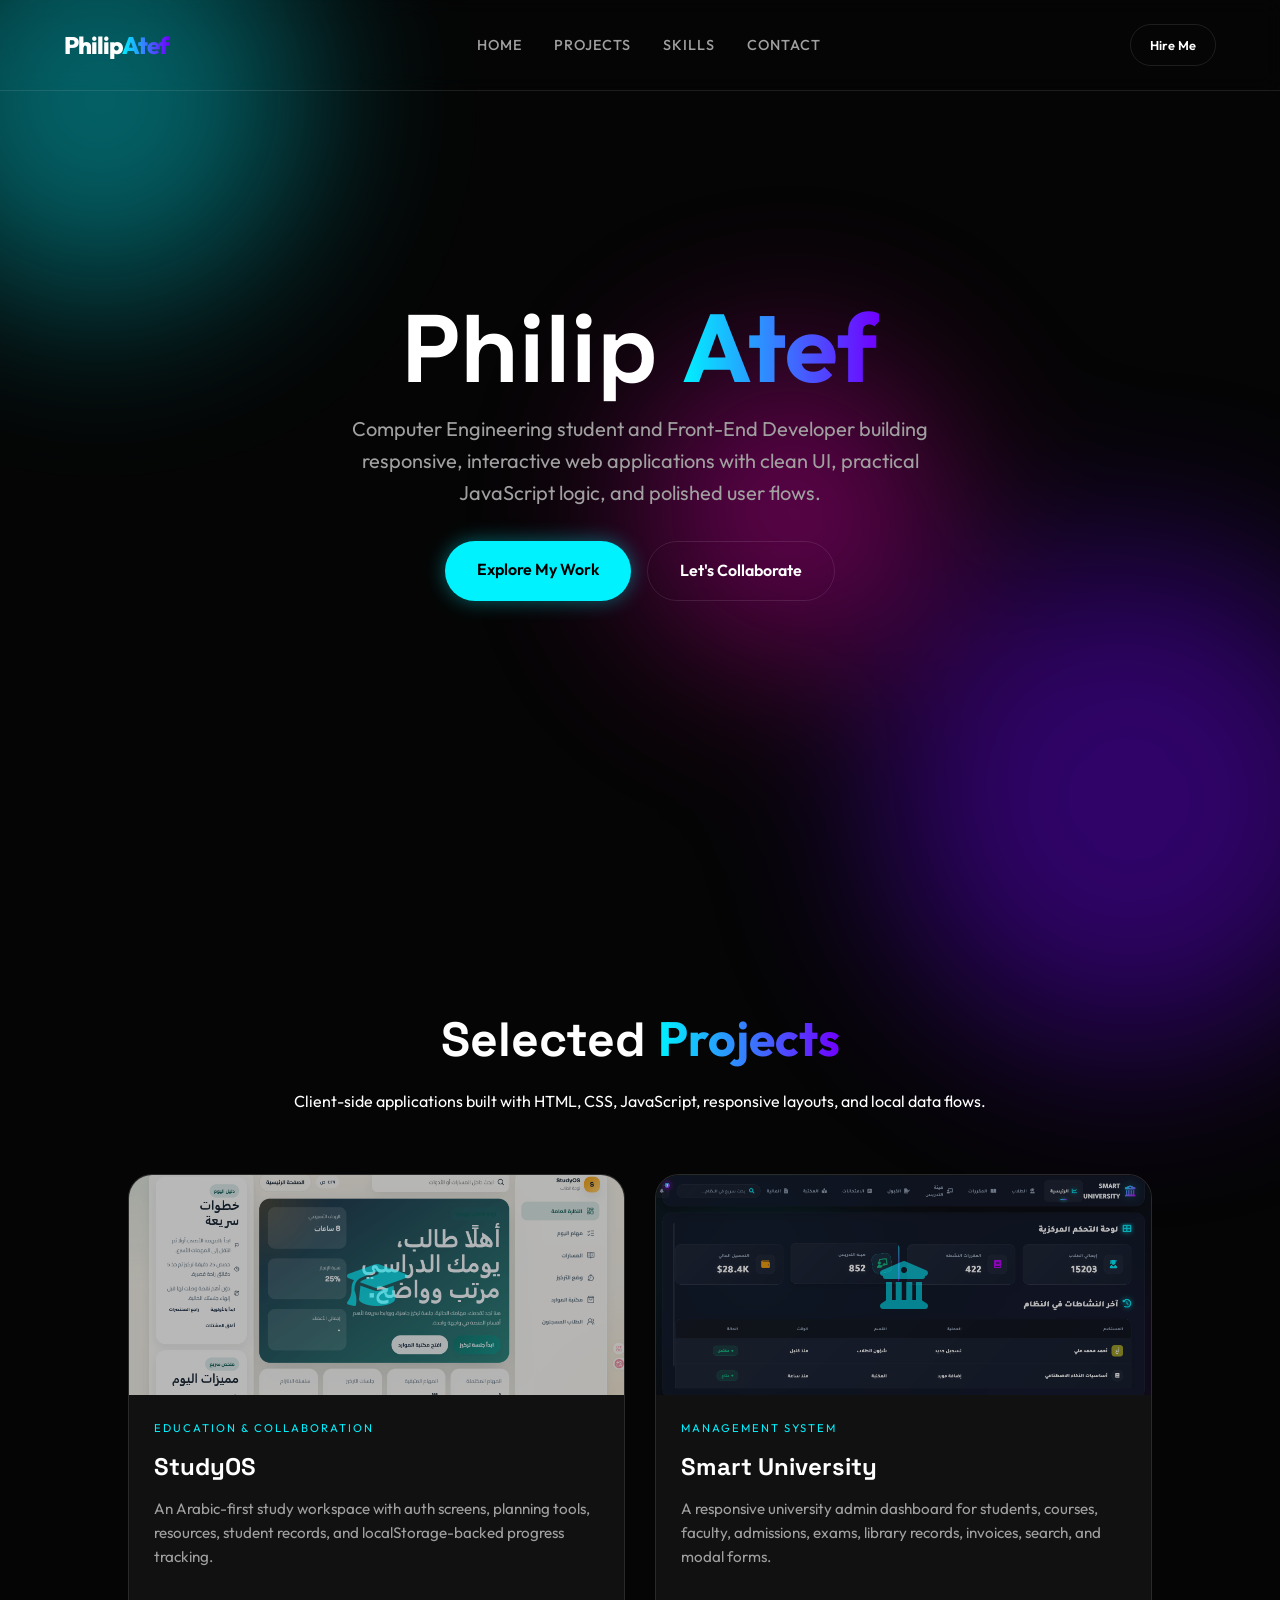
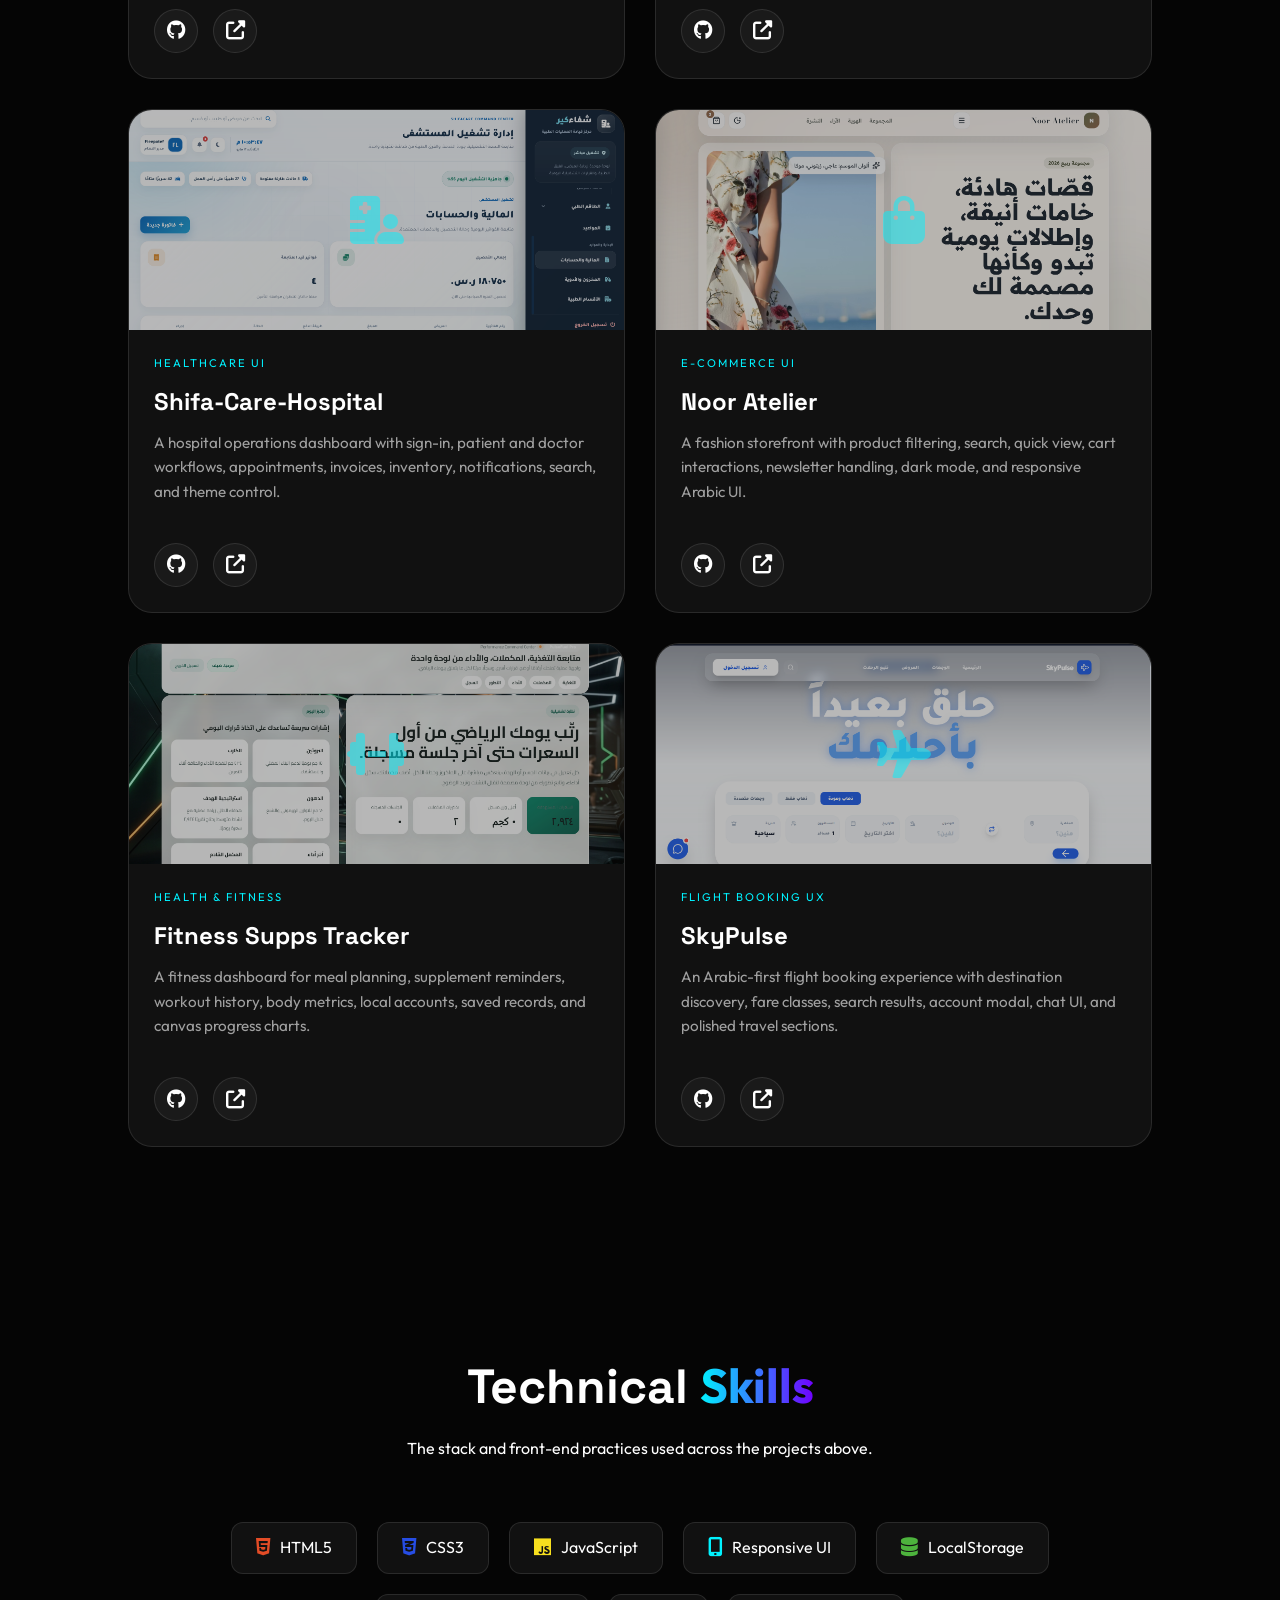
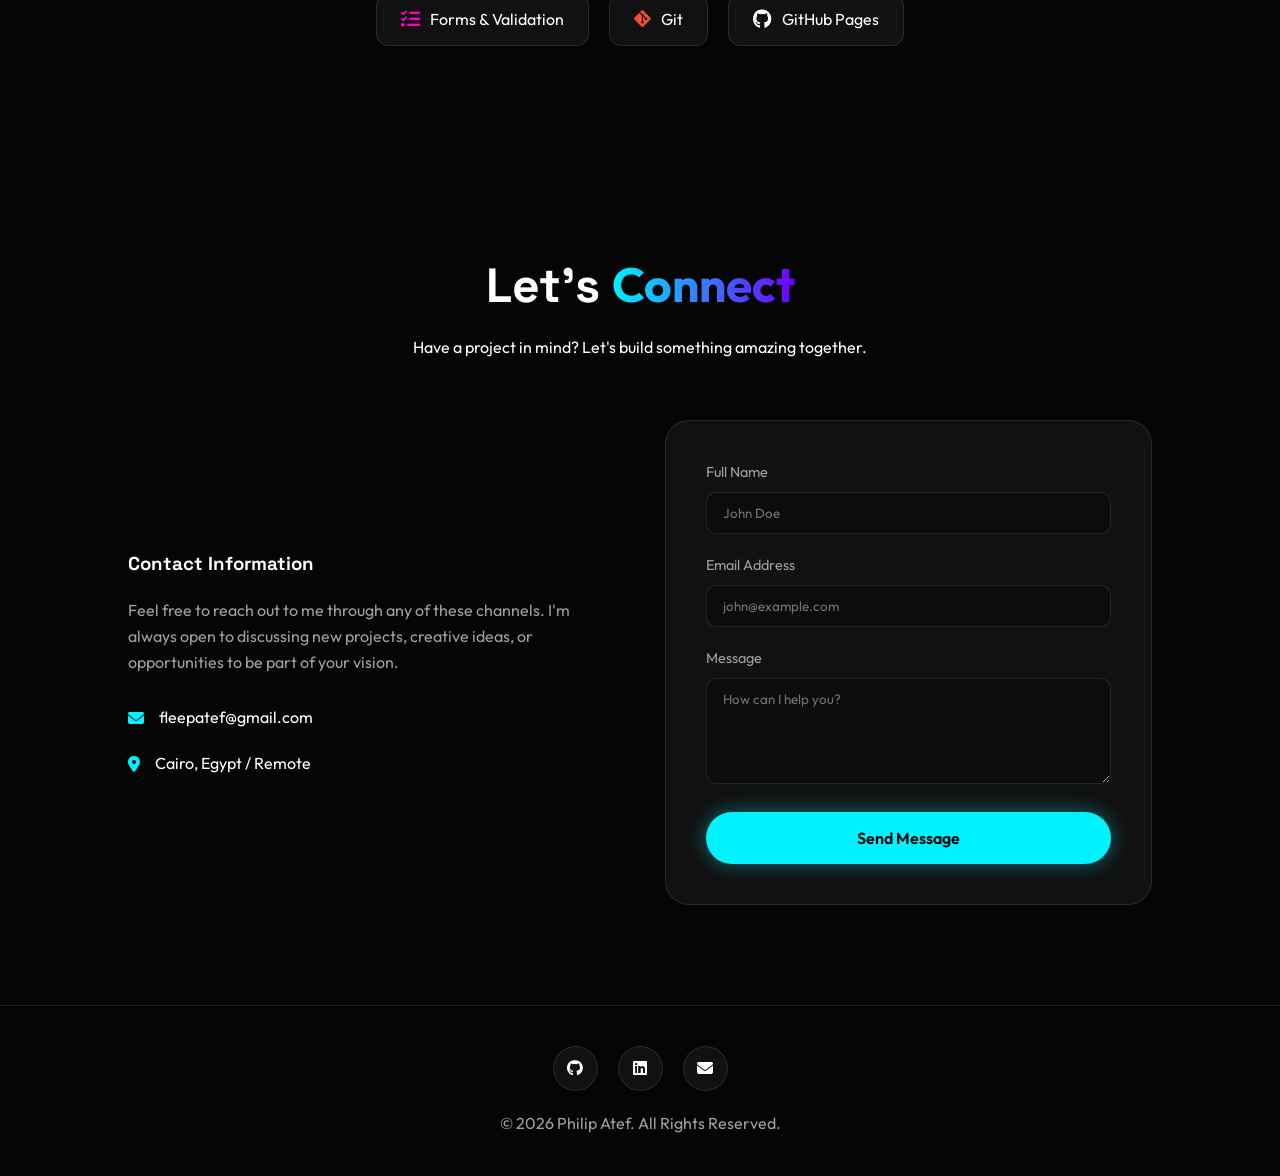
==== index.html @ b4618bae "Polish responsive portfolio projects" ====
﻿<!DOCTYPE html>
<html lang="en">

<head>
    <meta charset="UTF-8">
    <meta name="viewport" content="width=device-width, initial-scale=1.0">
    <title>Philip Atef | Front-End Developer</title>
    <!-- Fonts -->
    <link rel="preconnect" href="https://fonts.googleapis.com">
    <link rel="preconnect" href="https://fonts.gstatic.com" crossorigin>
    <link
        href="https://fonts.googleapis.com/css2?family=Outfit:wght@300;400;600;800&family=Space+Grotesk:wght@300;500;700&display=swap"
        rel="stylesheet">
    <!-- Icons -->
    <link rel="stylesheet" href="https://cdnjs.cloudflare.com/ajax/libs/font-awesome/6.4.0/css/all.min.css">
    <!-- Styles -->
    <link rel="stylesheet" href="style.css">
</head>

<body>

    <div class="bg-blobs">
        <div class="blob blob-1"></div>
        <div class="blob blob-2"></div>
        <div class="blob blob-3"></div>
    </div>

    <nav>
        <div class="logo">Philip<span class="gradient-text">Atef</span></div>
        <ul class="nav-links">
            <li><a href="#home">Home</a></li>
            <li><a href="#projects">Projects</a></li>
            <li><a href="#skills">Skills</a></li>
            <li><a href="#contact">Contact</a></li>
        </ul>
        <a href="#contact" class="btn btn-outline" style="padding: 0.6rem 1.2rem; font-size: 0.8rem;">Hire Me</a>
    </nav>

    <main>
        <!-- Hero Section -->
        <section class="hero" id="home">
            <h1 data-reveal>Philip <span class="gradient-text">Atef</span></h1>
            <p data-reveal>Computer Engineering student and Front-End Developer building responsive, interactive web
                applications with clean UI, practical JavaScript logic, and polished user flows.</p>
            <div class="cta-buttons" data-reveal>
                <a href="#projects" class="btn btn-primary">Explore My Work</a>
                <a href="#contact" class="btn btn-outline">Let's Collaborate</a>
            </div>
        </section>

        <!-- Projects Section -->
        <section id="projects">
            <div class="section-header">
                <h2 data-reveal>Selected <span class="gradient-text">Projects</span></h2>
                <p data-reveal>Client-side applications built with HTML, CSS, JavaScript, responsive layouts, and local
                    data flows.</p>
            </div>

            <div class="projects-grid">
                <!-- Project 1: studyos -->
                <div class="project-card" data-reveal>
                    <div class="project-img">
                        <img src="imag/Screenshot 2026-05-17 012915.png" alt="studyos">
                        <i class="fas fa-graduation-cap"></i>
                    </div>
                    <div class="project-info">
                        <span class="project-tag">Education & Collaboration</span>
                        <h3>StudyOS</h3>
                        <p>An Arabic-first study workspace with auth screens, planning tools, resources, student
                            records, and localStorage-backed progress tracking.</p>
                        <div class="project-footer">
                            <div class="project-links">
                                <a href="https://github.com/fleepatef42-sudo/studyos" aria-label="StudyOS GitHub repository" title="GitHub repository"><i class="fab fa-github"></i></a>
                                <a href="https://fleepatef42-sudo.github.io/studyos/" aria-label="StudyOS live site" title="live site"><i
                                        class="fas fa-external-link-alt"></i></a>
                            </div>
                        </div>
                    </div>
                </div>

                <!-- Project 2: University -->
                <div class="project-card" data-reveal>
                    <div class="project-img">
                        <img src="imag/Screenshot 2026-05-12 222312.png" alt="EduTrack">
                        <i class="fas fa-university"></i>
                    </div>
                    <div class="project-info">
                        <span class="project-tag">Management System</span>
                        <h3>Smart University</h3>
                        <p>A responsive university admin dashboard for students, courses, faculty, admissions, exams,
                            library records, invoices, search, and modal forms.</p>
                        <div class="project-footer">
                            <div class="project-links">
                                <a href="https://github.com/fleepatef42-sudo/-SMART-UNIVERSITY-" aria-label="Smart University GitHub repository" title="GitHub repository"><i
                                        class="fab fa-github"></i></a>
                                <a href="https://fleepatef42-sudo.github.io/-SMART-UNIVERSITY-/" aria-label="Smart University live site" title="live site"><i
                                        class="fas fa-external-link-alt"></i></a>
                            </div>
                        </div>
                    </div>
                </div>

                <!-- Project 3: Hospital -->
                <div class="project-card" data-reveal>
                    <div class="project-img">
                        <img src="imag/Screenshot 2026-05-12 225419.png" alt="MedCare">
                        <i class="fas fa-hospital-user"></i>
                    </div>
                    <div class="project-info">
                        <span class="project-tag">Healthcare UI</span>
                        <h3>Shifa-Care-Hospital</h3>
                        <p>A hospital operations dashboard with sign-in, patient and doctor workflows,
                            appointments, invoices, inventory, notifications, search, and theme control.</p>
                        <div class="project-footer">
                            <div class="project-links">
                                <a href="https://github.com/fleepatef42-sudo/Shifa-Care-Hospital" aria-label="Shifa Care Hospital GitHub repository" title="GitHub repository"><i
                                        class="fab fa-github"></i></a>
                                <a href="https://fleepatef42-sudo.github.io/Shifa-Care-Hospital/" aria-label="Shifa Care Hospital live site" title="live site"><i
                                        class="fas fa-external-link-alt"></i></a>
                            </div>
                        </div>
                    </div>
                </div>

                <!-- Project 4: E-commerce -->
                <div class="project-card" data-reveal>
                    <div class="project-img">
                        <img src="imag/Screenshot 2026-05-12 230504.png" alt="Fashion Hub">
                        <i class="fas fa-shopping-bag"></i>
                    </div>
                    <div class="project-info">
                        <span class="project-tag">E-commerce UI</span>
                        <h3>Noor Atelier</h3>
                        <p>A fashion storefront with product filtering, search, quick view, cart interactions,
                            newsletter handling, dark mode, and responsive Arabic UI.</p>
                        <div class="project-footer">
                            <div class="project-links">
                                <a href="https://github.com/fleepatef42-sudo/fashion-store-Noor-Atelie" aria-label="Noor Atelier GitHub repository" title="GitHub repository"><i
                                        class="fab fa-github"></i></a>
                                <a href="https://fleepatef42-sudo.github.io/fashion-store-Noor-Atelie/" aria-label="Noor Atelier live site" title="live site"><i
                                        class="fas fa-external-link-alt"></i></a>
                            </div>
                        </div>
                    </div>
                </div>

                <!-- Project 5: Fitness -->
                <div class="project-card" data-reveal>
                    <div class="project-img">
                        <img src="imag/Screenshot 2026-05-13 211054.png" alt="Fitness Tracker">
                        <i class="fas fa-dumbbell"></i>
                    </div>
                    <div class="project-info">
                        <span class="project-tag">Health & Fitness</span>
                        <h3>Fitness Supps Tracker</h3>
                        <p>A fitness dashboard for meal planning, supplement reminders, workout history, body metrics,
                            local accounts, saved records, and canvas progress charts.</p>
                        <div class="project-footer">
                            <div class="project-links">
                                <a href="https://github.com/fleepatef42-sudo/fitness-supps-tracker" aria-label="Fitness Supps Tracker GitHub repository" title="GitHub repository"><i
                                        class="fab fa-github"></i></a>
                                <a href="https://fleepatef42-sudo.github.io/fitness-supps-tracker/" aria-label="Fitness Supps Tracker live site" title="live site"><i
                                        class="fas fa-external-link-alt"></i></a>
                            </div>
                        </div>
                    </div>
                </div>

                <!-- Project 6: SkyPulse -->
                <div class="project-card" data-reveal>
                    <div class="project-img">
                        <img src="imag/Screenshot 2026-05-14 162622.png" alt="SkyPulse">
                        <i class="fas fa-plane"></i>
                    </div>
                    <div class="project-info">
                        <span class="project-tag">Flight Booking UX</span>
                        <h3>SkyPulse</h3>
                        <p>An Arabic-first flight booking experience with destination discovery, fare classes, search
                            results, account modal, chat UI, and polished travel sections.</p>
                        <div class="project-footer">
                            <div class="project-links">
                                <a href="https://github.com/fleepatef42-sudo/sky-pulse" aria-label="SkyPulse GitHub repository" title="GitHub repository"><i
                                        class="fab fa-github"></i></a>
                                <a href="https://fleepatef42-sudo.github.io/sky-pulse/" aria-label="SkyPulse live site" title="live site"><i
                                        class="fas fa-external-link-alt"></i></a>
                            </div>
                        </div>
                    </div>
                </div>
            </div>
        </section>

        <!-- Skills Section -->
        <section id="skills">
            <div class="section-header">
                <h2 data-reveal>Technical <span class="gradient-text">Skills</span></h2>
                <p data-reveal>The stack and front-end practices used across the projects above.</p>
            </div>
            <div class="skills-container" data-reveal>
                <div class="skill-badge"><i class="fab fa-html5" style="color: #e34c26;"></i> HTML5</div>
                <div class="skill-badge"><i class="fab fa-css3-alt" style="color: #264de4;"></i> CSS3</div>
                <div class="skill-badge"><i class="fab fa-js" style="color: #f7df1e;"></i> JavaScript</div>
                <div class="skill-badge"><i class="fas fa-mobile-alt" style="color: #00f2ff;"></i> Responsive UI</div>
                <div class="skill-badge"><i class="fas fa-database" style="color: #4db33d;"></i> LocalStorage</div>
                <div class="skill-badge"><i class="fas fa-list-check" style="color: #ff00c8;"></i> Forms & Validation</div>
                <div class="skill-badge"><i class="fab fa-git-alt" style="color: #f1502f;"></i> Git</div>
                <div class="skill-badge"><i class="fab fa-github" style="color: #ffffff;"></i> GitHub Pages</div>
            </div>
        </section>

        <!-- Contact Section -->
        <section id="contact">
            <div class="section-header">
                <h2 data-reveal>Let's <span class="gradient-text">Connect</span></h2>
                <p data-reveal>Have a project in mind? Let's build something amazing together.</p>
            </div>

            <div class="contact-content">
                <div class="contact-info" data-reveal>
                    <h3 style="margin-bottom: 20px;">Contact Information</h3>
                    <p style="margin-bottom: 30px; color: var(--text-dim);">Feel free to reach out to me through any of
                        these channels. I'm always open to discussing new projects, creative ideas, or opportunities to
                        be part of your vision.</p>
                    <div style="display: flex; flex-direction: column; gap: 20px;">
                        <div style="display: flex; gap: 15px; align-items: center;">
                            <i class="fas fa-envelope" style="color: var(--primary);"></i>
                            <span>fleepatef@gmail.com</span>
                        </div>
                        <div style="display: flex; gap: 15px; align-items: center;">
                            <i class="fas fa-location-dot" style="color: var(--primary);"></i>
                            <span>Cairo, Egypt / Remote</span>
                        </div>
                    </div>
                </div>

                <form class="contact-form" action="https://formspree.io/f/xvzlqrjn" method="POST">
                    <div class="form-group">
                        <label>Full Name</label>
                        <input type="text" name="name" placeholder="John Doe" required>
                    </div>
                    <div class="form-group">
                        <label>Email Address</label>
                        <input type="email" name="email" placeholder="john@example.com" required>
                    </div>
                    <div class="form-group">
                        <label>Message</label>
                        <textarea name="message" rows="5" placeholder="How can I help you?" required></textarea>
                    </div>
                    <button type="submit" class="btn btn-primary" style="width: 100%;">Send Message</button>
                </form>
            </div>
        </section>
    </main>

    <footer>
        <div class="social-icons">
            <a href="https://github.com/fleepatef42-sudo" aria-label="GitHub profile" title="GitHub"><i class="fab fa-github"></i></a>
            <a href="https://www.linkedin.com/in/fleep-atef" aria-label="LinkedIn profile" title="LinkedIn"><i class="fab fa-linkedin"></i></a>
            <a href="mailto:fleepatef@gmail.com" aria-label="Email Philip Atef" title="Email"><i class="fas fa-envelope"></i></a>
        </div>
        <p>&copy; 2026 Philip Atef. All Rights Reserved.</p>
    </footer>

    <!-- Scripts -->
    <script src="script.js"></script>
</body>

</html>
---- style.css ----
:root {
    --primary: #00f2ff;
    --secondary: #7000ff;
    --accent: #ff00c8;
    --bg: #050505;
    --card-bg: rgba(255, 255, 255, 0.03);
    --text: #ffffff;
    --text-dim: #a0a0a0;
    --glass: rgba(255, 255, 255, 0.05);
    --glass-border: rgba(255, 255, 255, 0.1);
}

* {
    margin: 0;
    padding: 0;
    box-sizing: border-box;
    font-family: 'Outfit', sans-serif;
    scroll-behavior: smooth;
}

body {
    background-color: var(--bg);
    color: var(--text);
    overflow-x: hidden;
    line-height: 1.6;
}

a {
    color: inherit;
}

/* Custom Scrollbar */
::-webkit-scrollbar {
    width: 8px;
}
::-webkit-scrollbar-track {
    background: var(--bg);
}
::-webkit-scrollbar-thumb {
    background: var(--secondary);
    border-radius: 10px;
}

/* Background Animation */
.bg-blobs {
    position: fixed;
    top: 0;
    left: 0;
    width: 100%;
    height: 100%;
    z-index: -1;
    filter: blur(80px);
    opacity: 0.4;
}

.blob {
    position: absolute;
    border-radius: 50%;
    filter: blur(40px);
    animation: move 20s infinite alternate;
}

.blob-1 {
    width: 400px;
    height: 400px;
    background: var(--primary);
    top: -100px;
    left: -100px;
}

.blob-2 {
    width: 500px;
    height: 500px;
    background: var(--secondary);
    bottom: -150px;
    right: -100px;
    animation-delay: -5s;
}

.blob-3 {
    width: 300px;
    height: 300px;
    background: var(--accent);
    top: 40%;
    left: 50%;
    animation-delay: -10s;
}

@keyframes move {
    from { transform: translate(0, 0) scale(1); }
    to { transform: translate(100px, 50px) scale(1.1); }
}

/* Typography */
h1, h2, h3 {
    font-family: 'Space Grotesk', sans-serif;
    font-weight: 700;
}

.gradient-text {
    background: linear-gradient(90deg, var(--primary), var(--secondary), var(--accent));
    -webkit-background-clip: text;
    -webkit-text-fill-color: transparent;
    background-size: 200% auto;
    animation: shine 5s linear infinite;
}

@keyframes shine {
    to { background-position: 200% center; }
}

/* Navigation */
nav {
    position: fixed;
    top: 0;
    width: 100%;
    padding: 1.5rem 5%;
    display: flex;
    justify-content: space-between;
    align-items: center;
    z-index: 1000;
    backdrop-filter: blur(10px);
    border-bottom: 1px solid var(--glass-border);
}

.logo {
    font-size: 1.5rem;
    font-weight: 800;
    letter-spacing: -1px;
}

.nav-links {
    display: flex;
    gap: 2rem;
    list-style: none;
}

.nav-links a {
    text-decoration: none;
    color: var(--text-dim);
    font-weight: 500;
    transition: 0.3s;
    font-size: 0.9rem;
    text-transform: uppercase;
    letter-spacing: 1px;
}

.nav-links a:hover {
    color: var(--primary);
}

/* Hero Section */
.hero {
    height: 100vh;
    display: flex;
    flex-direction: column;
    justify-content: center;
    align-items: center;
    text-align: center;
    padding: 0 10%;
}

.hero h1 {
    font-size: clamp(3rem, 8vw, 6rem);
    margin-bottom: 1rem;
    line-height: 1;
}

.hero p {
    font-size: clamp(1rem, 2vw, 1.25rem);
    color: var(--text-dim);
    max-width: 600px;
    margin-bottom: 2rem;
}

.cta-buttons {
    display: flex;
    gap: 1rem;
    flex-wrap: wrap;
    justify-content: center;
}

.btn {
    padding: 1rem 2rem;
    border-radius: 50px;
    text-decoration: none;
    font-weight: 600;
    transition: 0.3s;
    cursor: pointer;
    border: none;
    font-size: 1rem;
    text-align: center;
}

.btn-primary {
    background: var(--primary);
    color: #000;
    box-shadow: 0 0 20px rgba(0, 242, 255, 0.4);
}

.btn-primary:hover {
    transform: translateY(-3px);
    box-shadow: 0 0 30px rgba(0, 242, 255, 0.6);
}

.btn-outline {
    background: transparent;
    border: 1px solid var(--glass-border);
    color: var(--text);
    backdrop-filter: blur(5px);
}

.btn-outline:hover {
    background: var(--glass);
    border-color: var(--primary);
}

/* Projects Section */
section {
    padding: 100px 10%;
}

.section-header {
    margin-bottom: 60px;
    text-align: center;
}

.section-header h2 {
    font-size: 3rem;
    margin-bottom: 10px;
}

.projects-grid {
    display: grid;
    grid-template-columns: repeat(auto-fit, minmax(min(100%, 350px), 1fr));
    gap: 30px;
}

.project-card {
    background: var(--glass);
    border: 1px solid var(--glass-border);
    border-radius: 24px;
    overflow: hidden;
    transition: 0.5s cubic-bezier(0.175, 0.885, 0.32, 1.275);
    position: relative;
}

.project-card:hover {
    transform: translateY(-10px);
    border-color: var(--primary);
    box-shadow: 0 20px 40px rgba(0,0,0,0.4);
}

.project-img {
    width: 100%;
    height: 220px;
    background: #111;
    position: relative;
    overflow: hidden;
    display: flex;
    align-items: center;
    justify-content: center;
}

.project-img img {
    width: 100%;
    height: 100%;
    object-fit: cover;
    transition: 0.5s;
    opacity: 0.7;
}

.project-card:hover .project-img img {
    transform: scale(1.1);
    opacity: 1;
}

.project-img i {
    position: absolute;
    font-size: 3rem;
    color: var(--primary);
    z-index: 1;
    opacity: 0.5;
    transition: 0.5s;
}

.project-card:hover .project-img i {
    opacity: 0;
    transform: scale(1.5);
}



.project-info {
    padding: 25px;
}

.project-tag {
    font-size: 0.7rem;
    text-transform: uppercase;
    letter-spacing: 2px;
    color: var(--primary);
    margin-bottom: 10px;
    display: block;
}

.project-info h3 {
    font-size: 1.5rem;
    margin-bottom: 10px;
}

.project-info p {
    color: var(--text-dim);
    font-size: 0.95rem;
    margin-bottom: 20px;
    min-height: 92px;
}

.project-footer {
    display: flex;
    justify-content: space-between;
    align-items: center;
}

.project-links {
    display: flex;
    gap: 15px;
}

.project-links a {
    width: 44px;
    height: 44px;
    display: inline-flex;
    align-items: center;
    justify-content: center;
    border: 1px solid var(--glass-border);
    border-radius: 50%;
    background: rgba(255, 255, 255, 0.04);
    color: var(--text);
    font-size: 1.2rem;
    transition: 0.3s;
    text-decoration: none;
}

.project-links a:hover {
    color: var(--primary);
    border-color: var(--primary);
    transform: translateY(-2px);
}

/* Skills Section */
.skills-container {
    display: flex;
    flex-wrap: wrap;
    justify-content: center;
    gap: 20px;
}

.skill-badge {
    padding: 12px 24px;
    background: var(--glass);
    border: 1px solid var(--glass-border);
    border-radius: 12px;
    display: flex;
    align-items: center;
    gap: 10px;
    transition: 0.3s;
    min-height: 52px;
}

.skill-badge:hover {
    background: var(--primary);
    color: #000;
    border-color: var(--primary);
    transform: scale(1.05);
}

.skill-badge i {
    font-size: 1.2rem;
}

/* Contact Section */
.contact-content {
    display: grid;
    grid-template-columns: 1fr 1fr;
    gap: 50px;
    align-items: center;
}

.contact-form {
    background: var(--glass);
    padding: 40px;
    border-radius: 24px;
    border: 1px solid var(--glass-border);
}

.form-group {
    margin-bottom: 20px;
}

.form-group label {
    display: block;
    margin-bottom: 8px;
    color: var(--text-dim);
    font-size: 0.9rem;
}

.form-group input, .form-group textarea {
    width: 100%;
    padding: 12px 16px;
    background: rgba(0,0,0,0.3);
    border: 1px solid var(--glass-border);
    border-radius: 10px;
    color: #fff;
    outline: none;
    transition: 0.3s;
}

.form-group input:focus, .form-group textarea:focus {
    border-color: var(--primary);
    box-shadow: 0 0 10px rgba(0, 242, 255, 0.2);
}

/* Footer */
footer {
    padding: 40px 10%;
    border-top: 1px solid var(--glass-border);
    text-align: center;
    color: var(--text-dim);
}

.social-icons {
    display: flex;
    justify-content: center;
    gap: 20px;
    margin-bottom: 20px;
}

.social-icons a {
    width: 45px;
    height: 45px;
    border-radius: 50%;
    background: var(--glass);
    display: flex;
    align-items: center;
    justify-content: center;
    color: var(--text);
    text-decoration: none;
    transition: 0.3s;
    border: 1px solid var(--glass-border);
}

.social-icons a:hover {
    background: var(--primary);
    color: #000;
    transform: translateY(-5px);
}

/* Responsive */
@media (max-width: 768px) {
    nav {
        padding: 1rem 6%;
    }

    .nav-links {
        display: none;
    }

    .hero {
        min-height: 100vh;
        height: auto;
        padding: 120px 6% 70px;
    }

    .hero h1 {
        font-size: clamp(3rem, 16vw, 4.5rem);
    }

    .hero p {
        max-width: 100%;
    }

    section {
        padding: 80px 6%;
    }

    .section-header {
        margin-bottom: 40px;
    }

    .section-header h2 {
        font-size: clamp(2rem, 10vw, 3rem);
    }

    .project-img {
        height: 190px;
    }

    .project-info p {
        min-height: auto;
    }

    .contact-content {
        grid-template-columns: 1fr;
    }

    .contact-form {
        padding: 28px;
    }
}

@media (max-width: 460px) {
    .logo {
        font-size: 1.2rem;
    }

    nav .btn {
        padding: 0.55rem 0.9rem !important;
        font-size: 0.75rem !important;
    }

    .cta-buttons {
        width: 100%;
    }

    .cta-buttons .btn {
        flex: 1 1 100%;
        padding: 0.9rem 1rem;
    }

    .project-info {
        padding: 20px;
    }

    .skills-container {
        gap: 12px;
    }

    .skill-badge {
        width: 100%;
        justify-content: center;
    }
}

/* Animations */
[data-reveal] {
    opacity: 0;
    transform: translateY(30px);
    transition: 1s all ease;
}

[data-reveal].active {
    opacity: 1;
    transform: translateY(0);
}
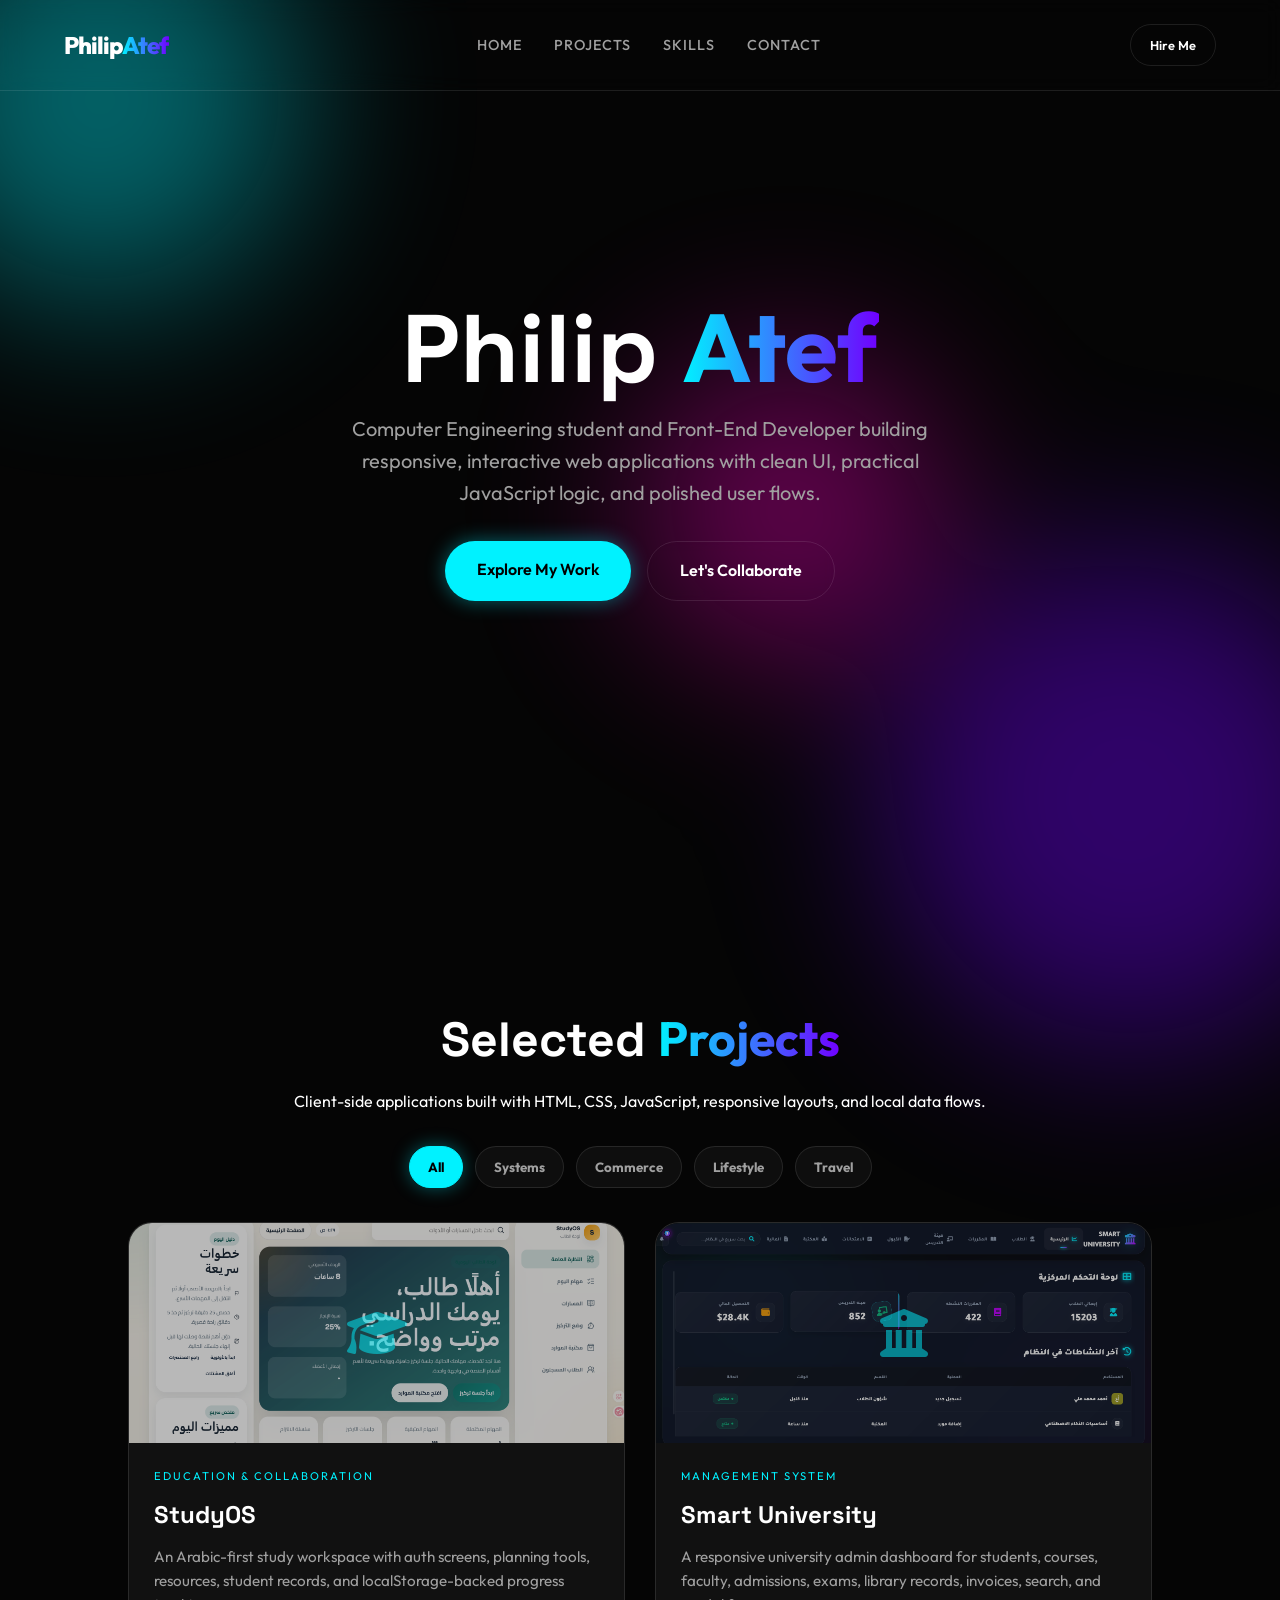
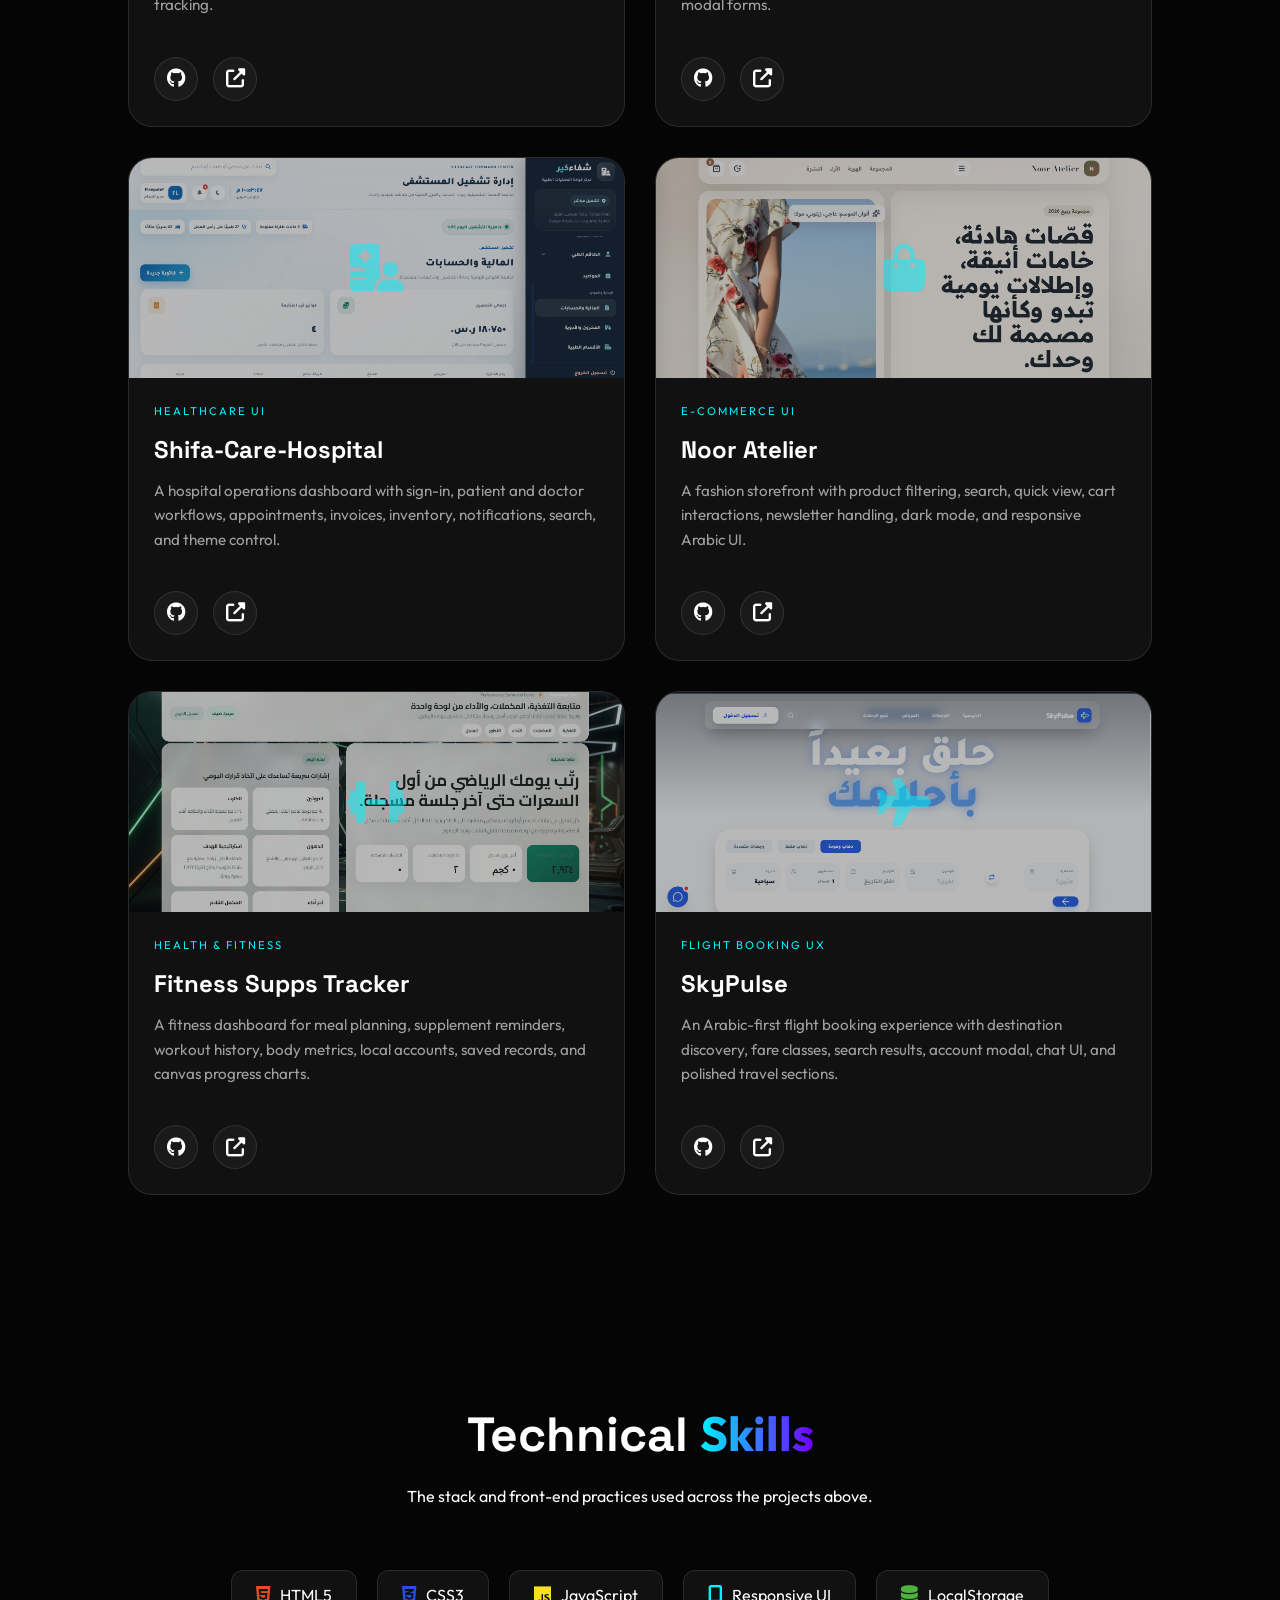
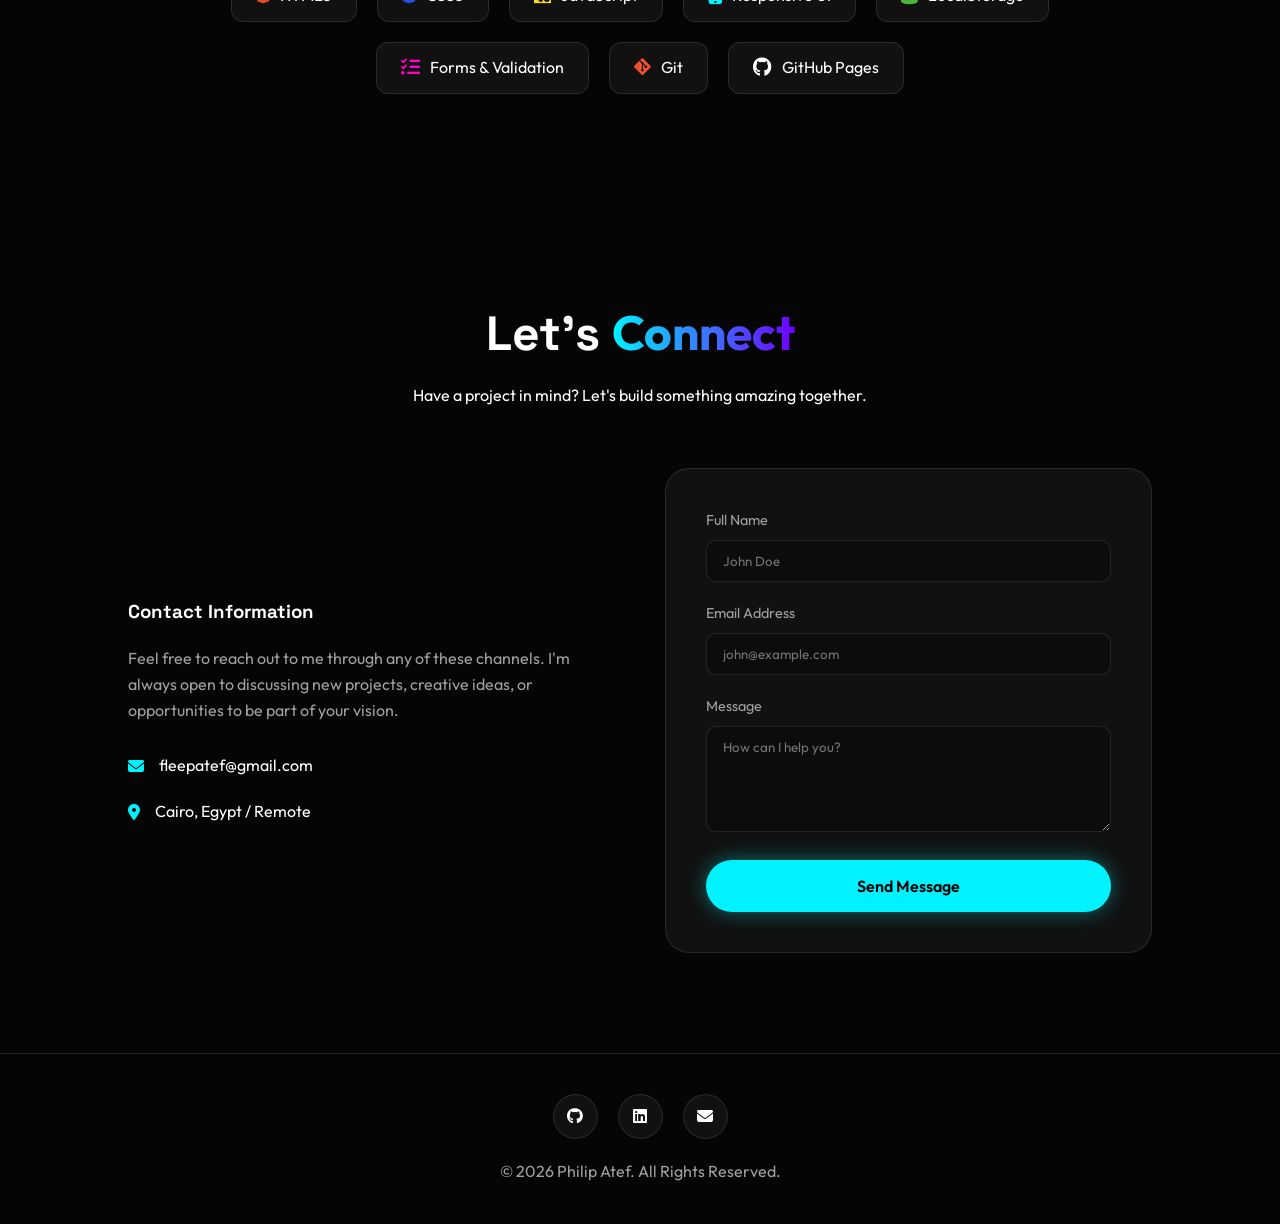
==== commit b37c206a: "Refine responsive layouts and interactions" ====
--- a/index.html
+++ b/index.html
@@ -56,9 +56,17 @@
                     data flows.</p>
             </div>
 
+            <div class="project-filters" data-reveal aria-label="Filter projects">
+                <button class="filter-btn active" type="button" data-filter="all">All</button>
+                <button class="filter-btn" type="button" data-filter="systems">Systems</button>
+                <button class="filter-btn" type="button" data-filter="commerce">Commerce</button>
+                <button class="filter-btn" type="button" data-filter="lifestyle">Lifestyle</button>
+                <button class="filter-btn" type="button" data-filter="travel">Travel</button>
+            </div>
+
             <div class="projects-grid">
                 <!-- Project 1: studyos -->
-                <div class="project-card" data-reveal>
+                <div class="project-card" data-category="systems" data-reveal>
                     <div class="project-img">
                         <img src="imag/Screenshot 2026-05-17 012915.png" alt="studyos">
                         <i class="fas fa-graduation-cap"></i>
@@ -79,7 +87,7 @@
                 </div>
 
                 <!-- Project 2: University -->
-                <div class="project-card" data-reveal>
+                <div class="project-card" data-category="systems" data-reveal>
                     <div class="project-img">
                         <img src="imag/Screenshot 2026-05-12 222312.png" alt="EduTrack">
                         <i class="fas fa-university"></i>
@@ -101,7 +109,7 @@
                 </div>
 
                 <!-- Project 3: Hospital -->
-                <div class="project-card" data-reveal>
+                <div class="project-card" data-category="systems" data-reveal>
                     <div class="project-img">
                         <img src="imag/Screenshot 2026-05-12 225419.png" alt="MedCare">
                         <i class="fas fa-hospital-user"></i>
@@ -123,7 +131,7 @@
                 </div>
 
                 <!-- Project 4: E-commerce -->
-                <div class="project-card" data-reveal>
+                <div class="project-card" data-category="commerce" data-reveal>
                     <div class="project-img">
                         <img src="imag/Screenshot 2026-05-12 230504.png" alt="Fashion Hub">
                         <i class="fas fa-shopping-bag"></i>
@@ -145,7 +153,7 @@
                 </div>
 
                 <!-- Project 5: Fitness -->
-                <div class="project-card" data-reveal>
+                <div class="project-card" data-category="lifestyle" data-reveal>
                     <div class="project-img">
                         <img src="imag/Screenshot 2026-05-13 211054.png" alt="Fitness Tracker">
                         <i class="fas fa-dumbbell"></i>
@@ -167,7 +175,7 @@
                 </div>
 
                 <!-- Project 6: SkyPulse -->
-                <div class="project-card" data-reveal>
+                <div class="project-card" data-category="travel" data-reveal>
                     <div class="project-img">
                         <img src="imag/Screenshot 2026-05-14 162622.png" alt="SkyPulse">
                         <i class="fas fa-plane"></i>
--- a/style.css
+++ b/style.css
@@ -218,6 +218,8 @@
 /* Projects Section */
 section {
     padding: 100px 10%;
+    max-width: 1680px;
+    margin-inline: auto;
 }
 
 .section-header {
@@ -234,6 +236,38 @@
     display: grid;
     grid-template-columns: repeat(auto-fit, minmax(min(100%, 350px), 1fr));
     gap: 30px;
+}
+
+.project-filters {
+    display: flex;
+    flex-wrap: wrap;
+    justify-content: center;
+    gap: 12px;
+    margin: -28px auto 34px;
+}
+
+.filter-btn {
+    min-height: 42px;
+    padding: 0 18px;
+    border-radius: 999px;
+    border: 1px solid var(--glass-border);
+    background: rgba(255, 255, 255, 0.04);
+    color: var(--text-dim);
+    font-weight: 700;
+    cursor: pointer;
+    transition: 0.25s ease;
+}
+
+.filter-btn:hover,
+.filter-btn.active {
+    color: #000;
+    background: var(--primary);
+    border-color: var(--primary);
+    box-shadow: 0 0 18px rgba(0, 242, 255, 0.35);
+}
+
+.project-card.is-hidden {
+    display: none;
 }
 
 .project-card {
@@ -509,6 +543,16 @@
     }
 }
 
+@media (min-width: 1440px) {
+    .hero p {
+        max-width: 720px;
+    }
+
+    .projects-grid {
+        grid-template-columns: repeat(3, minmax(0, 1fr));
+    }
+}
+
 @media (max-width: 460px) {
     .logo {
         font-size: 1.2rem;
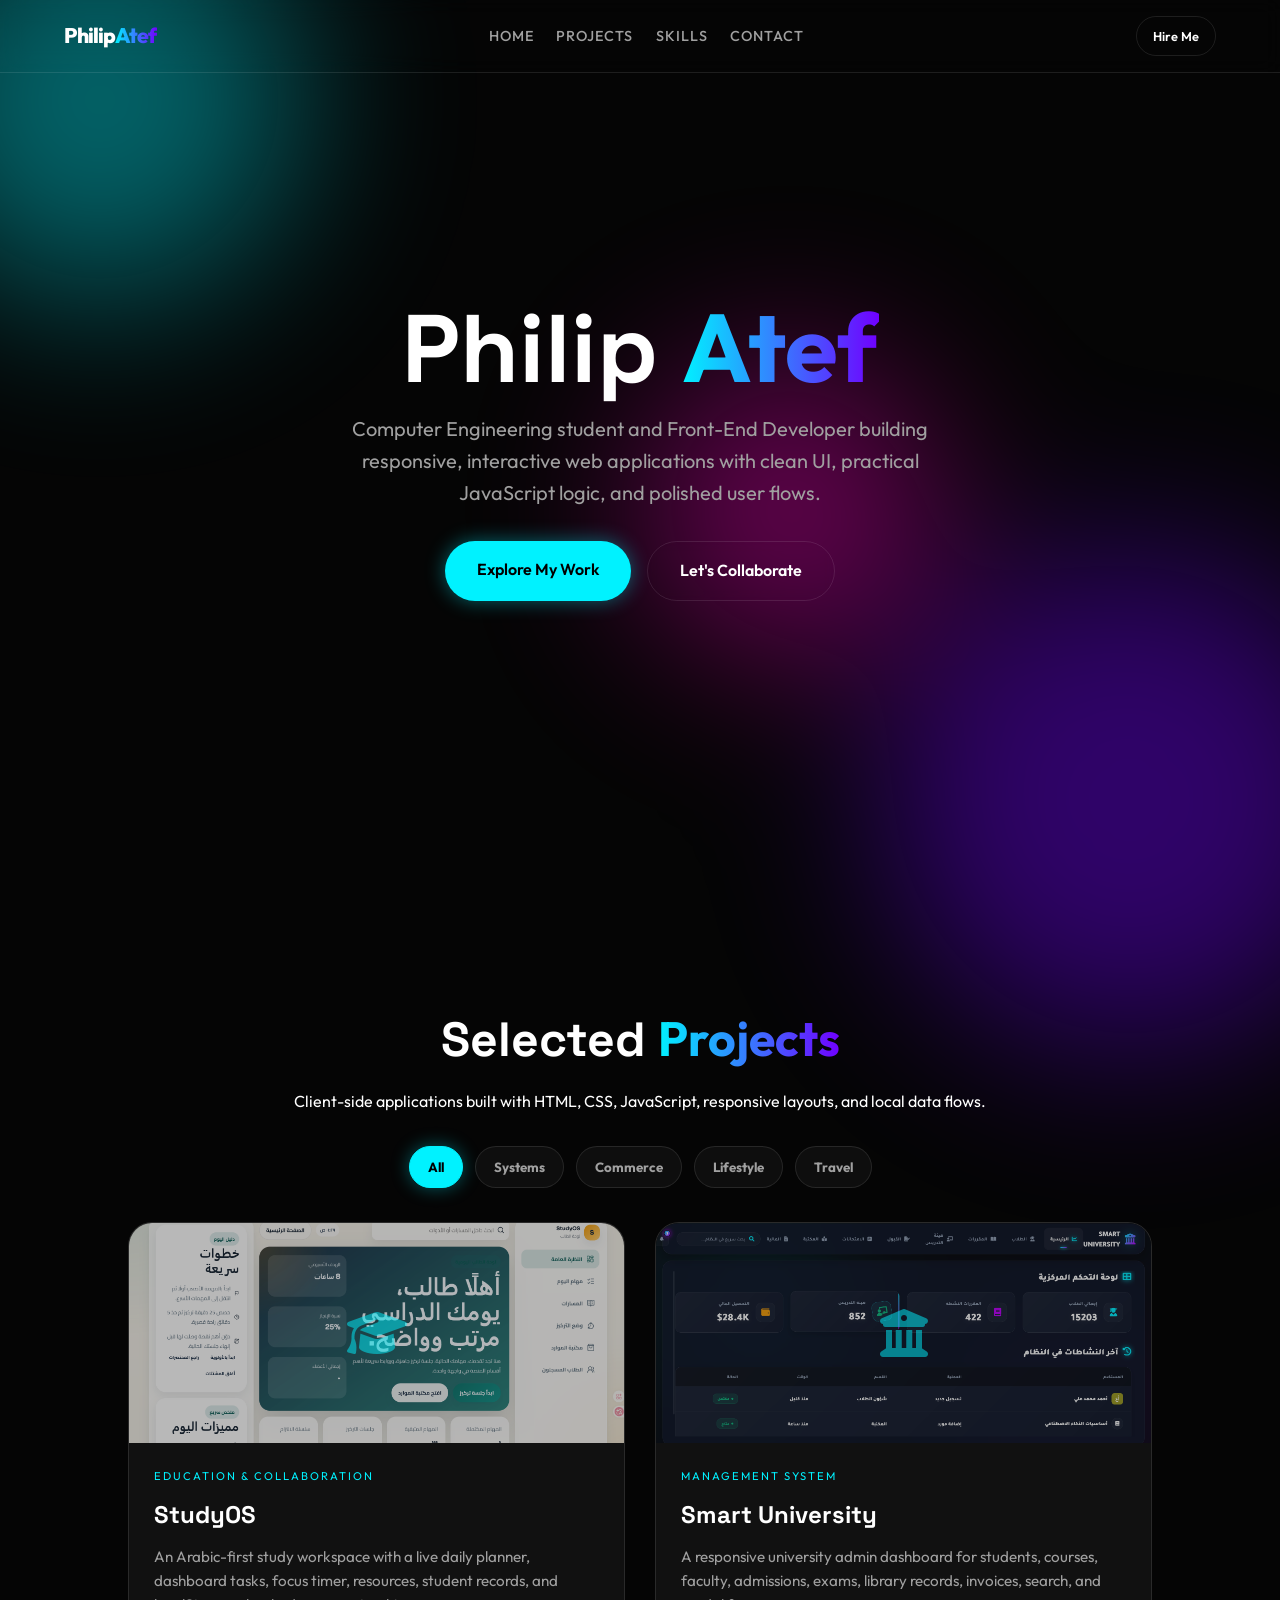
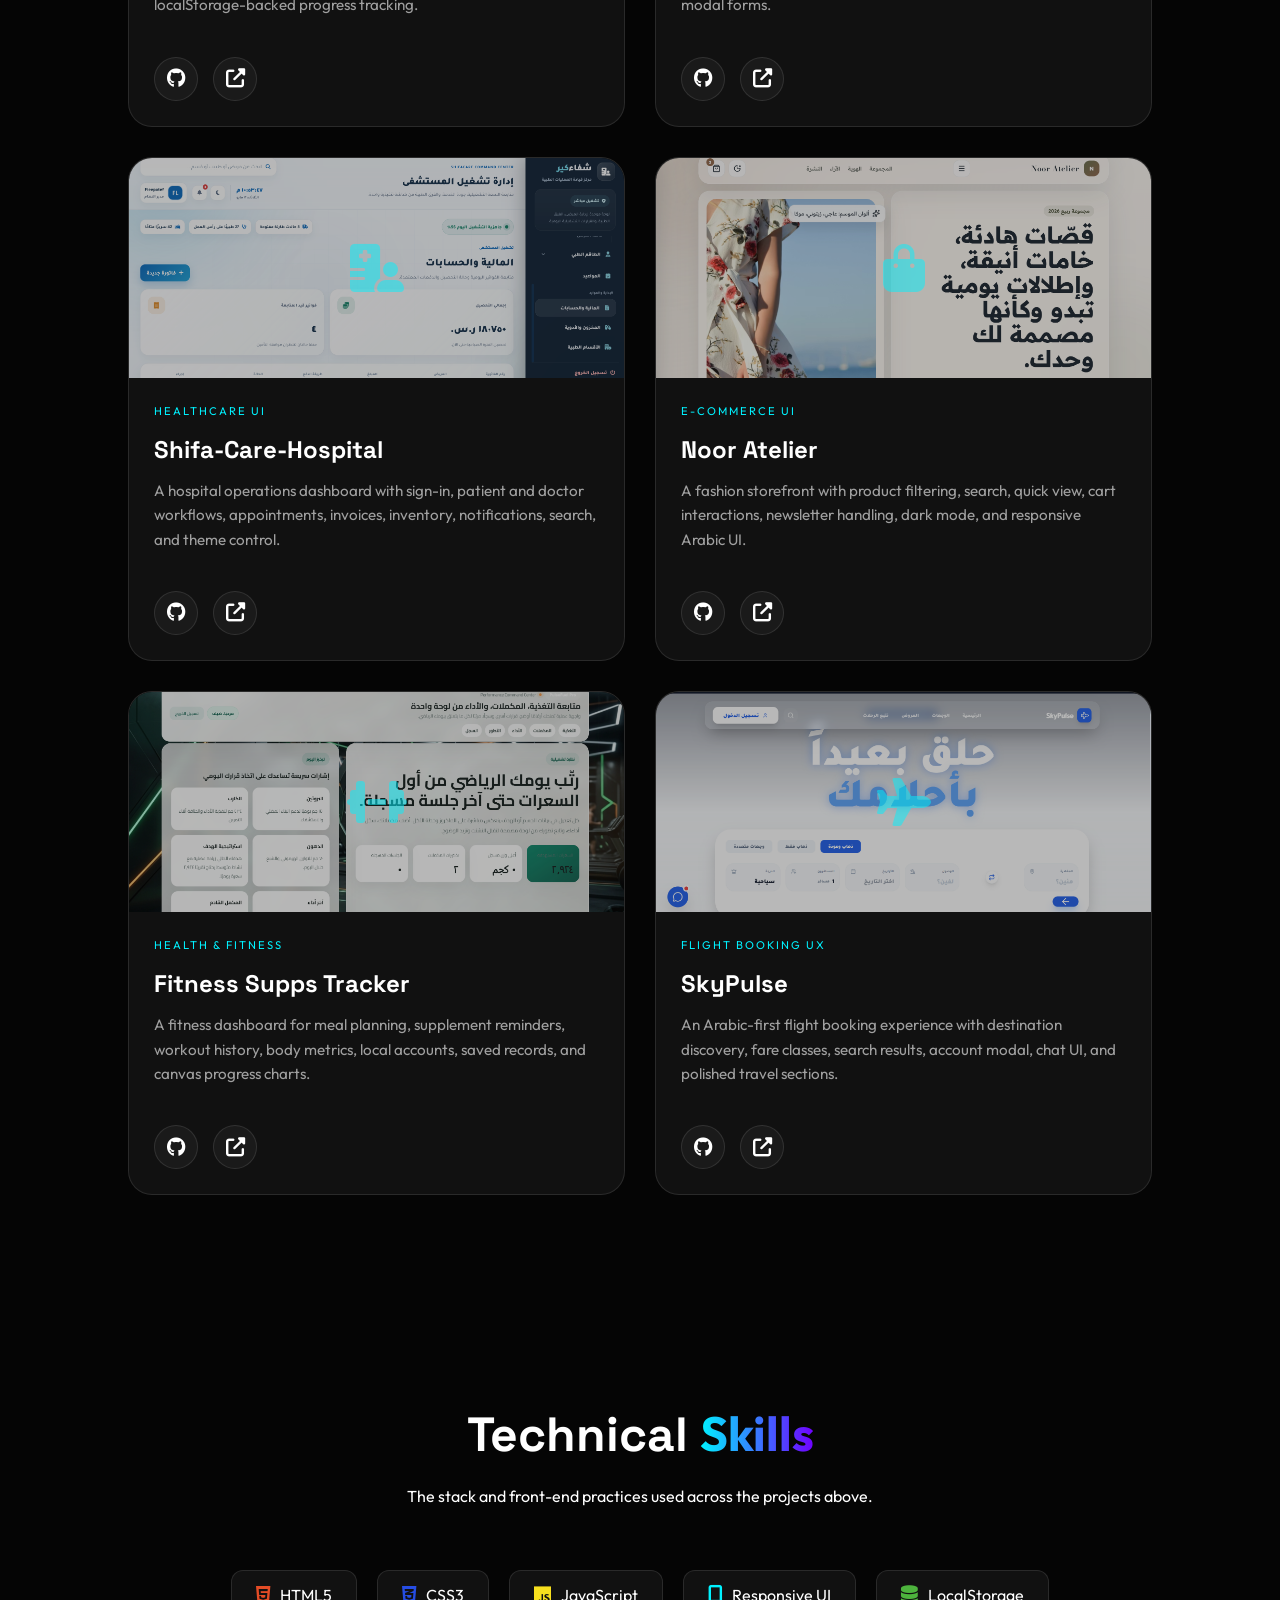
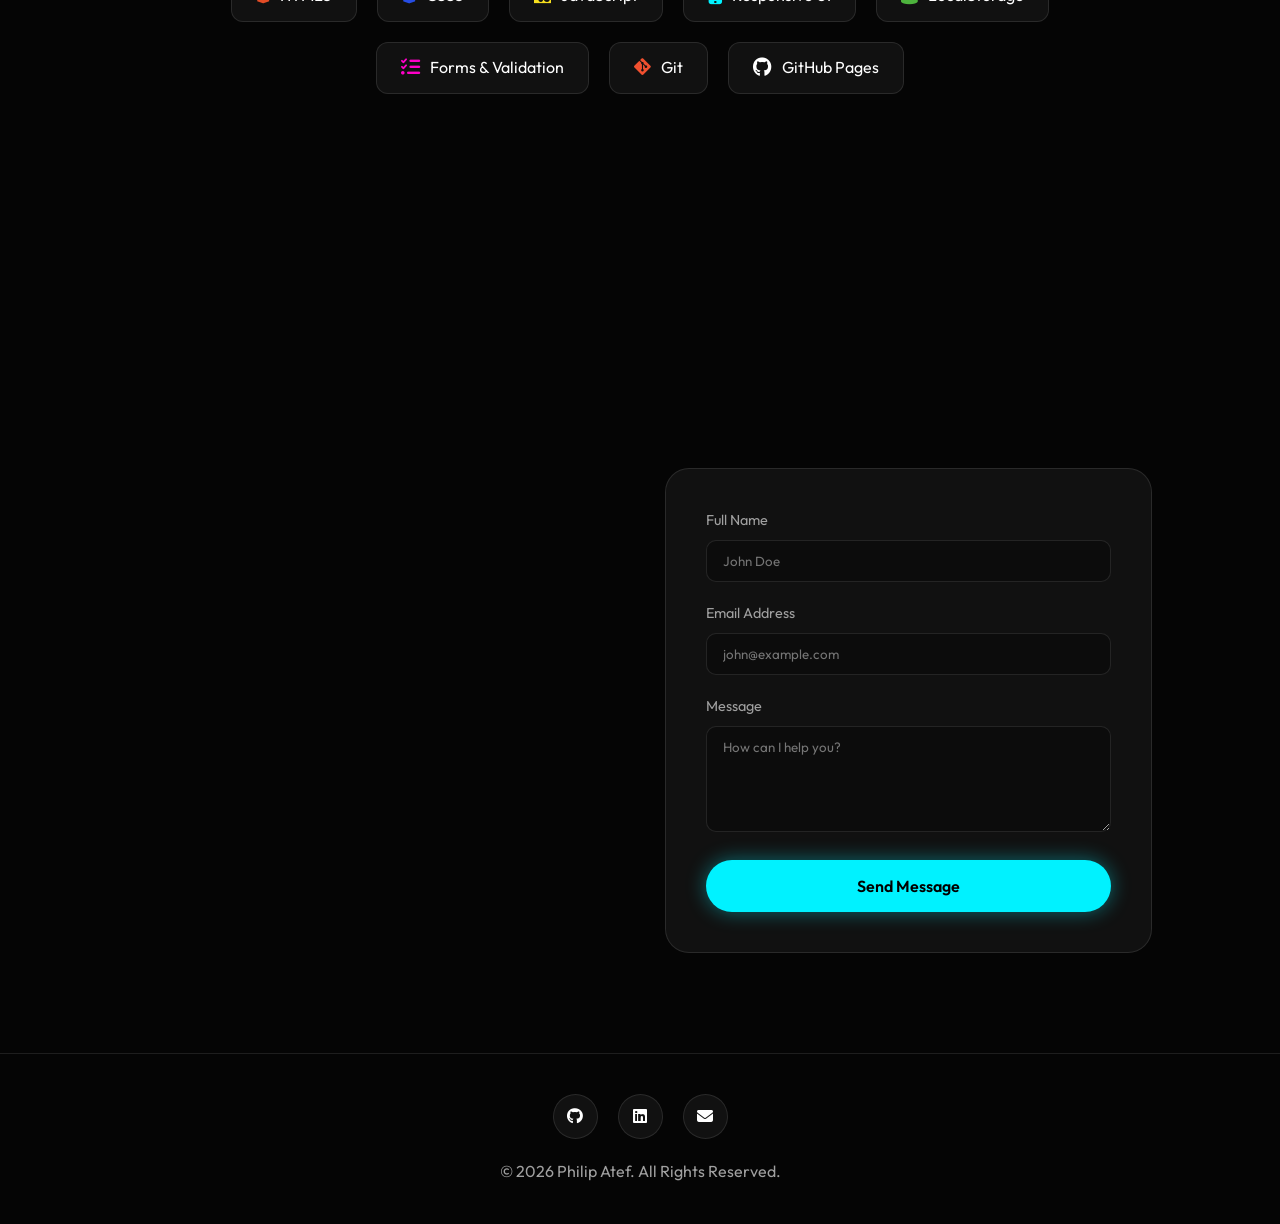
==== commit 45fd8282: "Update StudyOS portfolio description" ====
--- a/index.html
+++ b/index.html
@@ -74,8 +74,8 @@
                     <div class="project-info">
                         <span class="project-tag">Education & Collaboration</span>
                         <h3>StudyOS</h3>
-                        <p>An Arabic-first study workspace with auth screens, planning tools, resources, student
-                            records, and localStorage-backed progress tracking.</p>
+                        <p>An Arabic-first study workspace with a live daily planner, dashboard tasks, focus timer,
+                            resources, student records, and localStorage-backed progress tracking.</p>
                         <div class="project-footer">
                             <div class="project-links">
                                 <a href="https://github.com/fleepatef42-sudo/studyos" aria-label="StudyOS GitHub repository" title="GitHub repository"><i class="fab fa-github"></i></a>
--- a/style.css
+++ b/style.css
@@ -553,6 +553,49 @@
     }
 }
 
+/* Compact fixed header across small, large, and XL screens */
+@media (max-width: 640px) {
+    nav {
+        padding: 0.7rem 5%;
+    }
+
+    .logo {
+        font-size: 1.08rem;
+    }
+
+    nav .btn {
+        min-height: 36px;
+    }
+}
+
+@media (min-width: 1024px) and (max-width: 1439px) {
+    nav {
+        padding: 1rem 5%;
+    }
+
+    .logo {
+        font-size: 1.32rem;
+    }
+
+    .nav-links {
+        gap: 1.4rem;
+    }
+
+    nav .btn {
+        padding: 0.55rem 1rem !important;
+    }
+}
+
+@media (min-width: 1440px) {
+    nav {
+        padding: 1.05rem 6%;
+    }
+
+    .logo {
+        font-size: 1.38rem;
+    }
+}
+
 @media (max-width: 460px) {
     .logo {
         font-size: 1.2rem;
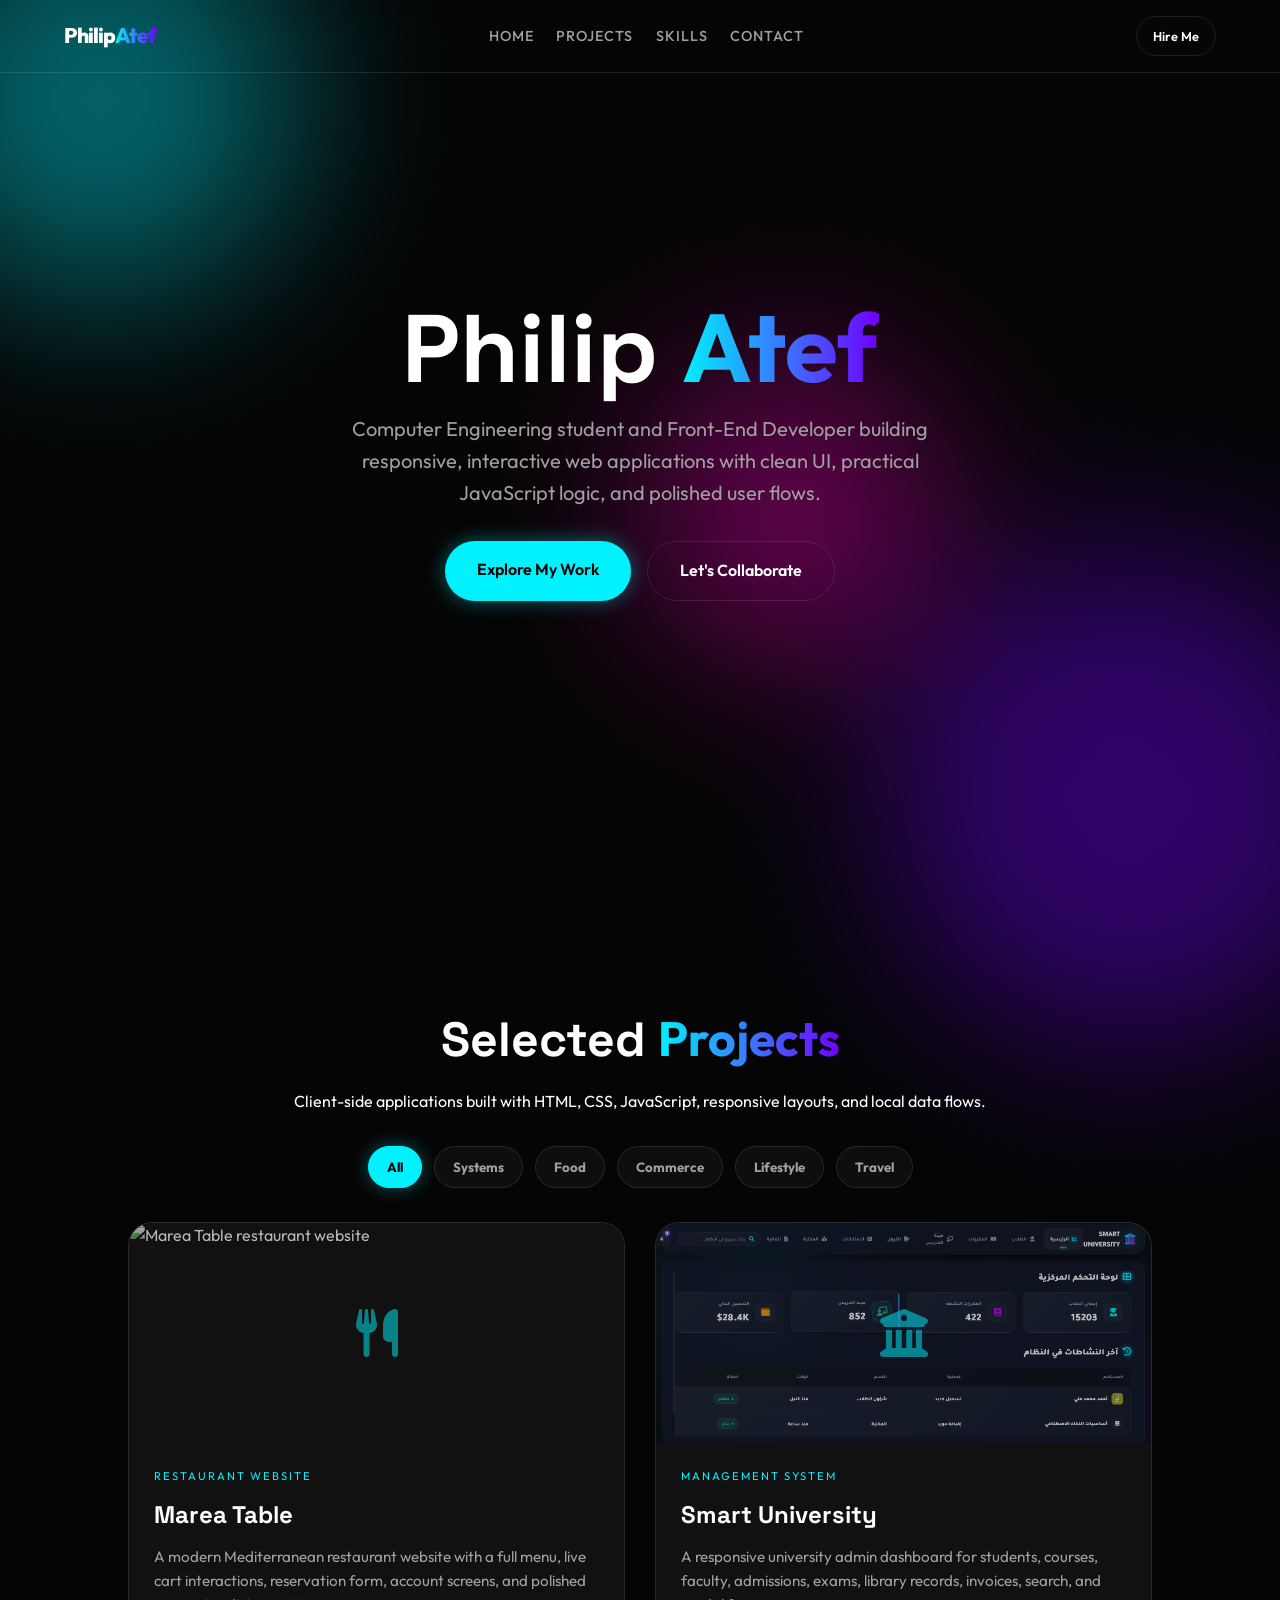
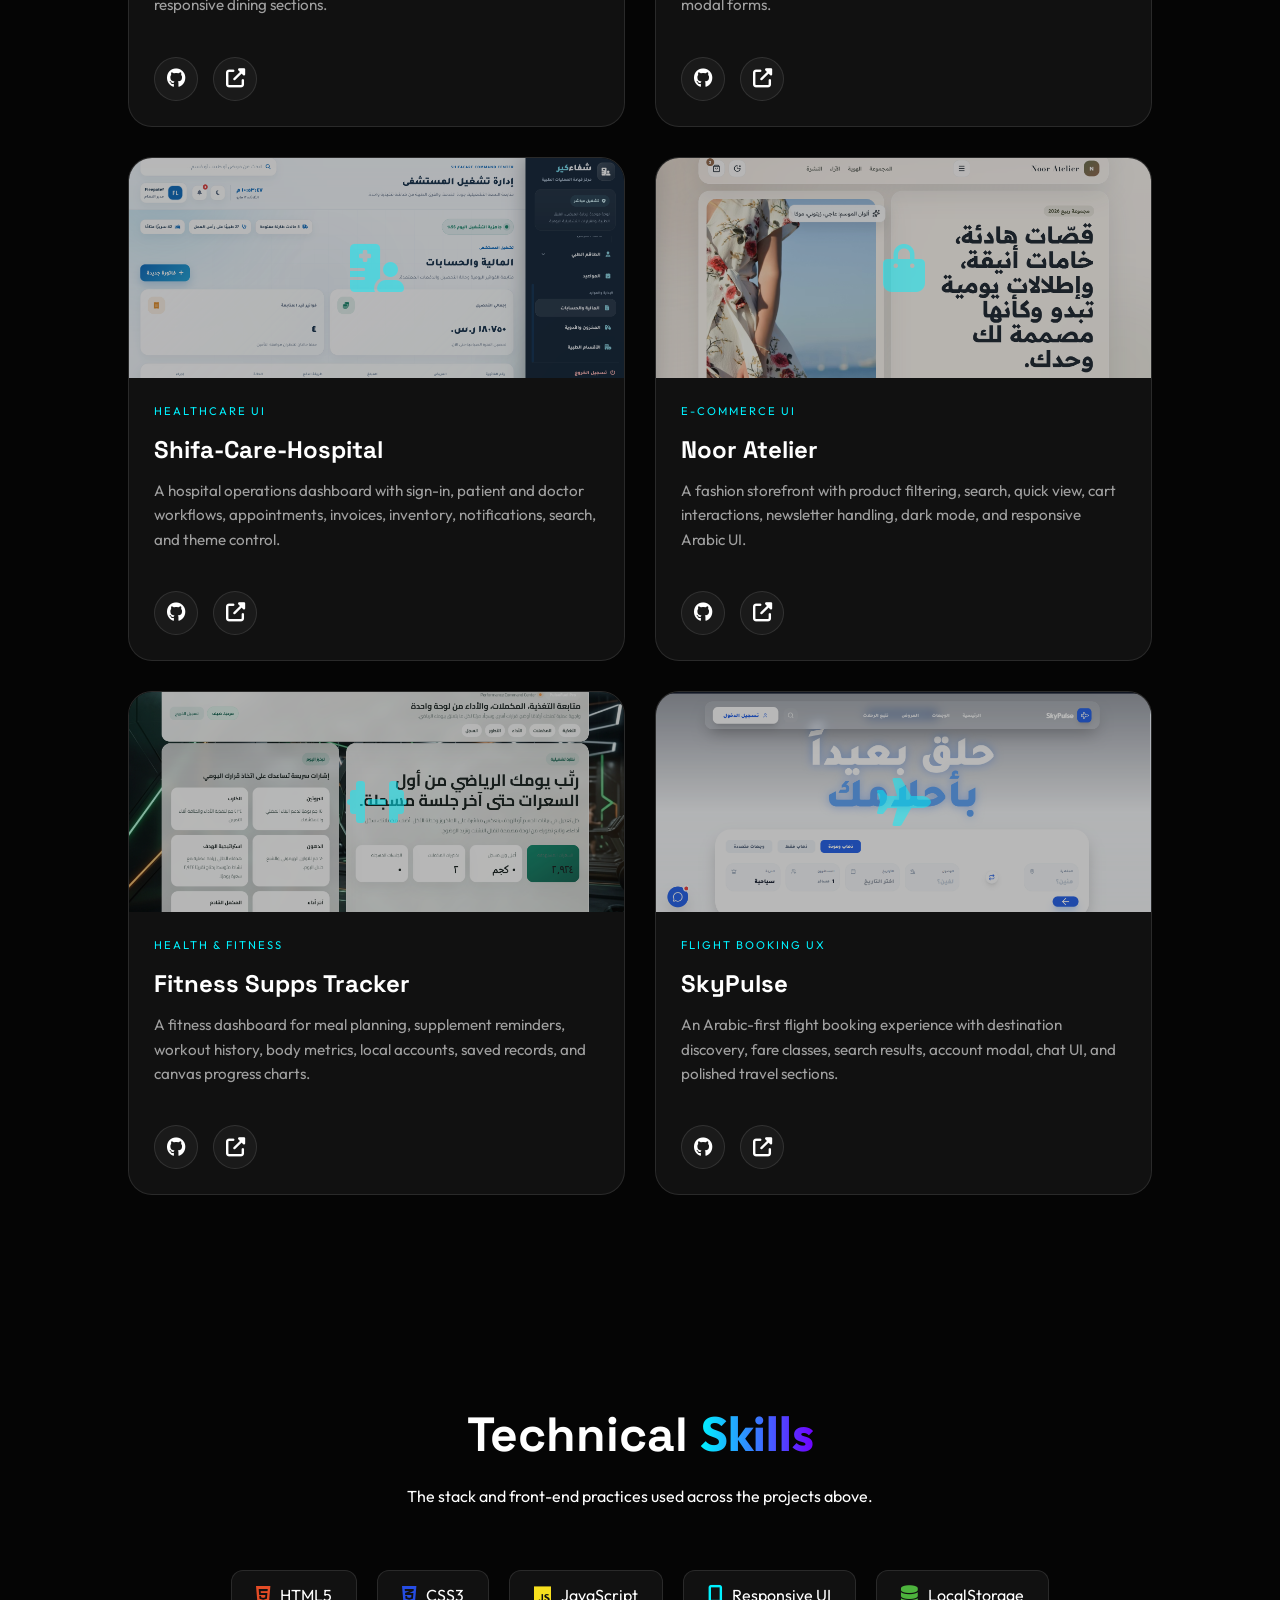
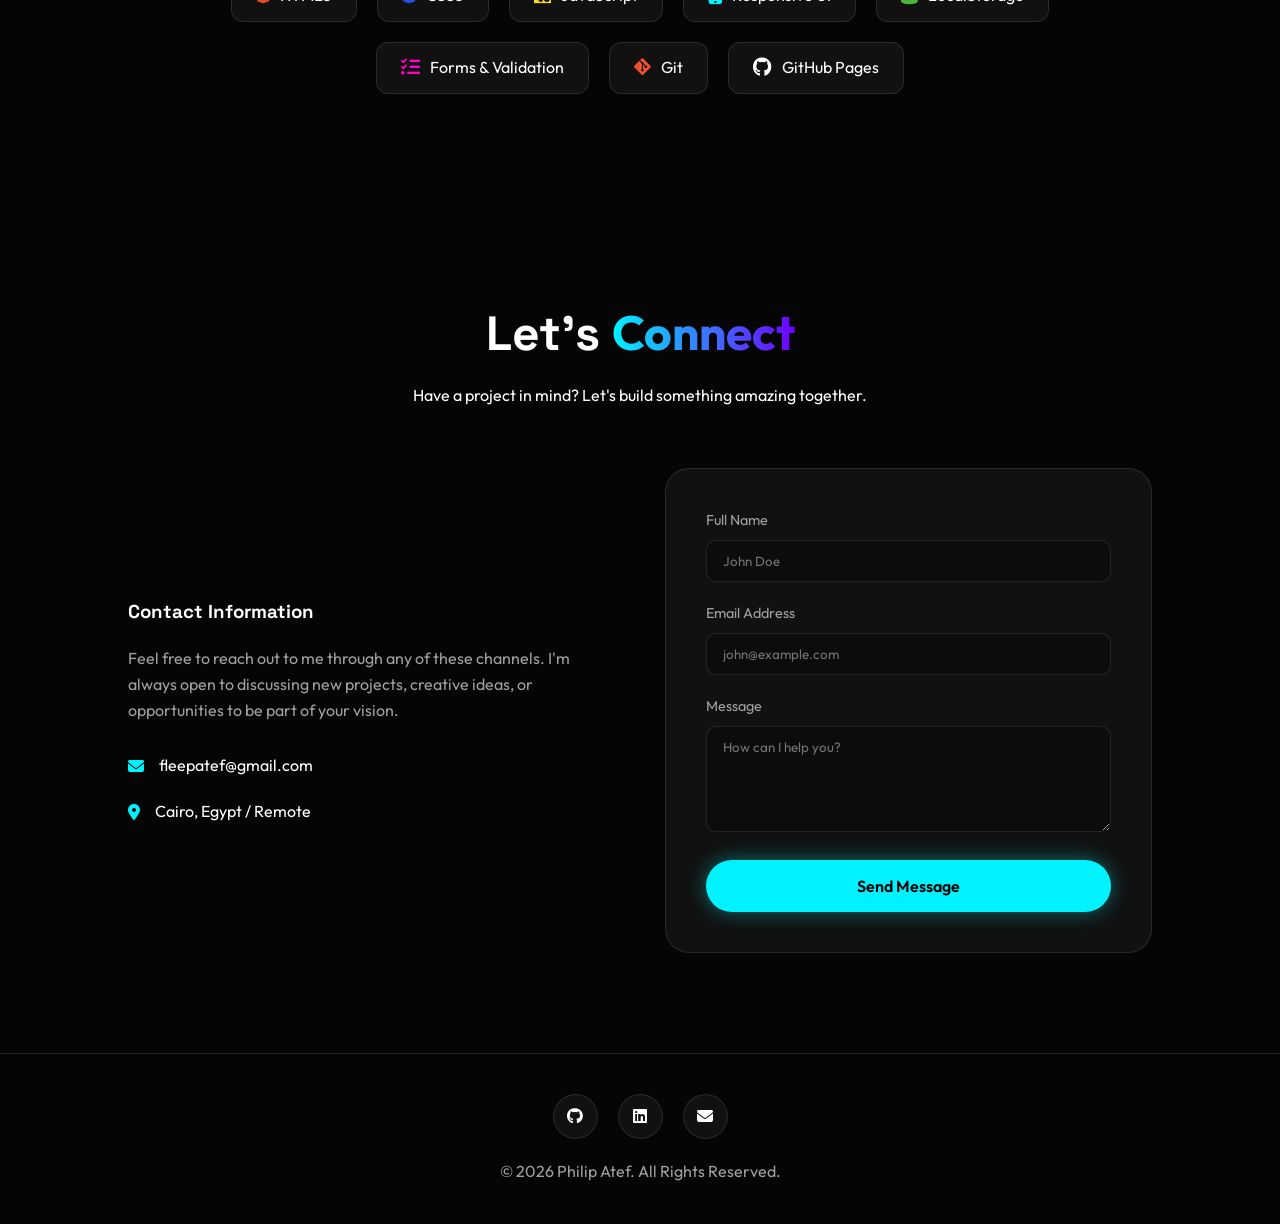
==== commit f48792ec: "Add restaurant project to portfolio" ====
--- a/index.html
+++ b/index.html
@@ -59,27 +59,28 @@
             <div class="project-filters" data-reveal aria-label="Filter projects">
                 <button class="filter-btn active" type="button" data-filter="all">All</button>
                 <button class="filter-btn" type="button" data-filter="systems">Systems</button>
+                <button class="filter-btn" type="button" data-filter="food">Food</button>
                 <button class="filter-btn" type="button" data-filter="commerce">Commerce</button>
                 <button class="filter-btn" type="button" data-filter="lifestyle">Lifestyle</button>
                 <button class="filter-btn" type="button" data-filter="travel">Travel</button>
             </div>
 
             <div class="projects-grid">
-                <!-- Project 1: studyos -->
-                <div class="project-card" data-category="systems" data-reveal>
-                    <div class="project-img">
-                        <img src="imag/Screenshot 2026-05-17 012915.png" alt="studyos">
-                        <i class="fas fa-graduation-cap"></i>
-                    </div>
-                    <div class="project-info">
-                        <span class="project-tag">Education & Collaboration</span>
-                        <h3>StudyOS</h3>
-                        <p>An Arabic-first study workspace with a live daily planner, dashboard tasks, focus timer,
-                            resources, student records, and localStorage-backed progress tracking.</p>
-                        <div class="project-footer">
-                            <div class="project-links">
-                                <a href="https://github.com/fleepatef42-sudo/studyos" aria-label="StudyOS GitHub repository" title="GitHub repository"><i class="fab fa-github"></i></a>
-                                <a href="https://fleepatef42-sudo.github.io/studyos/" aria-label="StudyOS live site" title="live site"><i
+                <!-- Project 1: Restaurant -->
+                <div class="project-card" data-category="food" data-reveal>
+                    <div class="project-img">
+                        <img src="https://images.unsplash.com/photo-1555939594-58d7cb561ad1?auto=format&fit=crop&w=1200&q=80" alt="Marea Table restaurant website">
+                        <i class="fas fa-utensils"></i>
+                    </div>
+                    <div class="project-info">
+                        <span class="project-tag">Restaurant Website</span>
+                        <h3>Marea Table</h3>
+                        <p>A modern Mediterranean restaurant website with a full menu, live cart interactions,
+                            reservation form, account screens, and polished responsive dining sections.</p>
+                        <div class="project-footer">
+                            <div class="project-links">
+                                <a href="https://github.com/fleepatef42-sudo/portfolio/tree/main/restaurant-page" aria-label="Marea Table source files" title="GitHub source"><i class="fab fa-github"></i></a>
+                                <a href="https://fleepatef42-sudo.github.io/portfolio/restaurant-page/" aria-label="Marea Table live site" title="live site"><i
                                         class="fas fa-external-link-alt"></i></a>
                             </div>
                         </div>
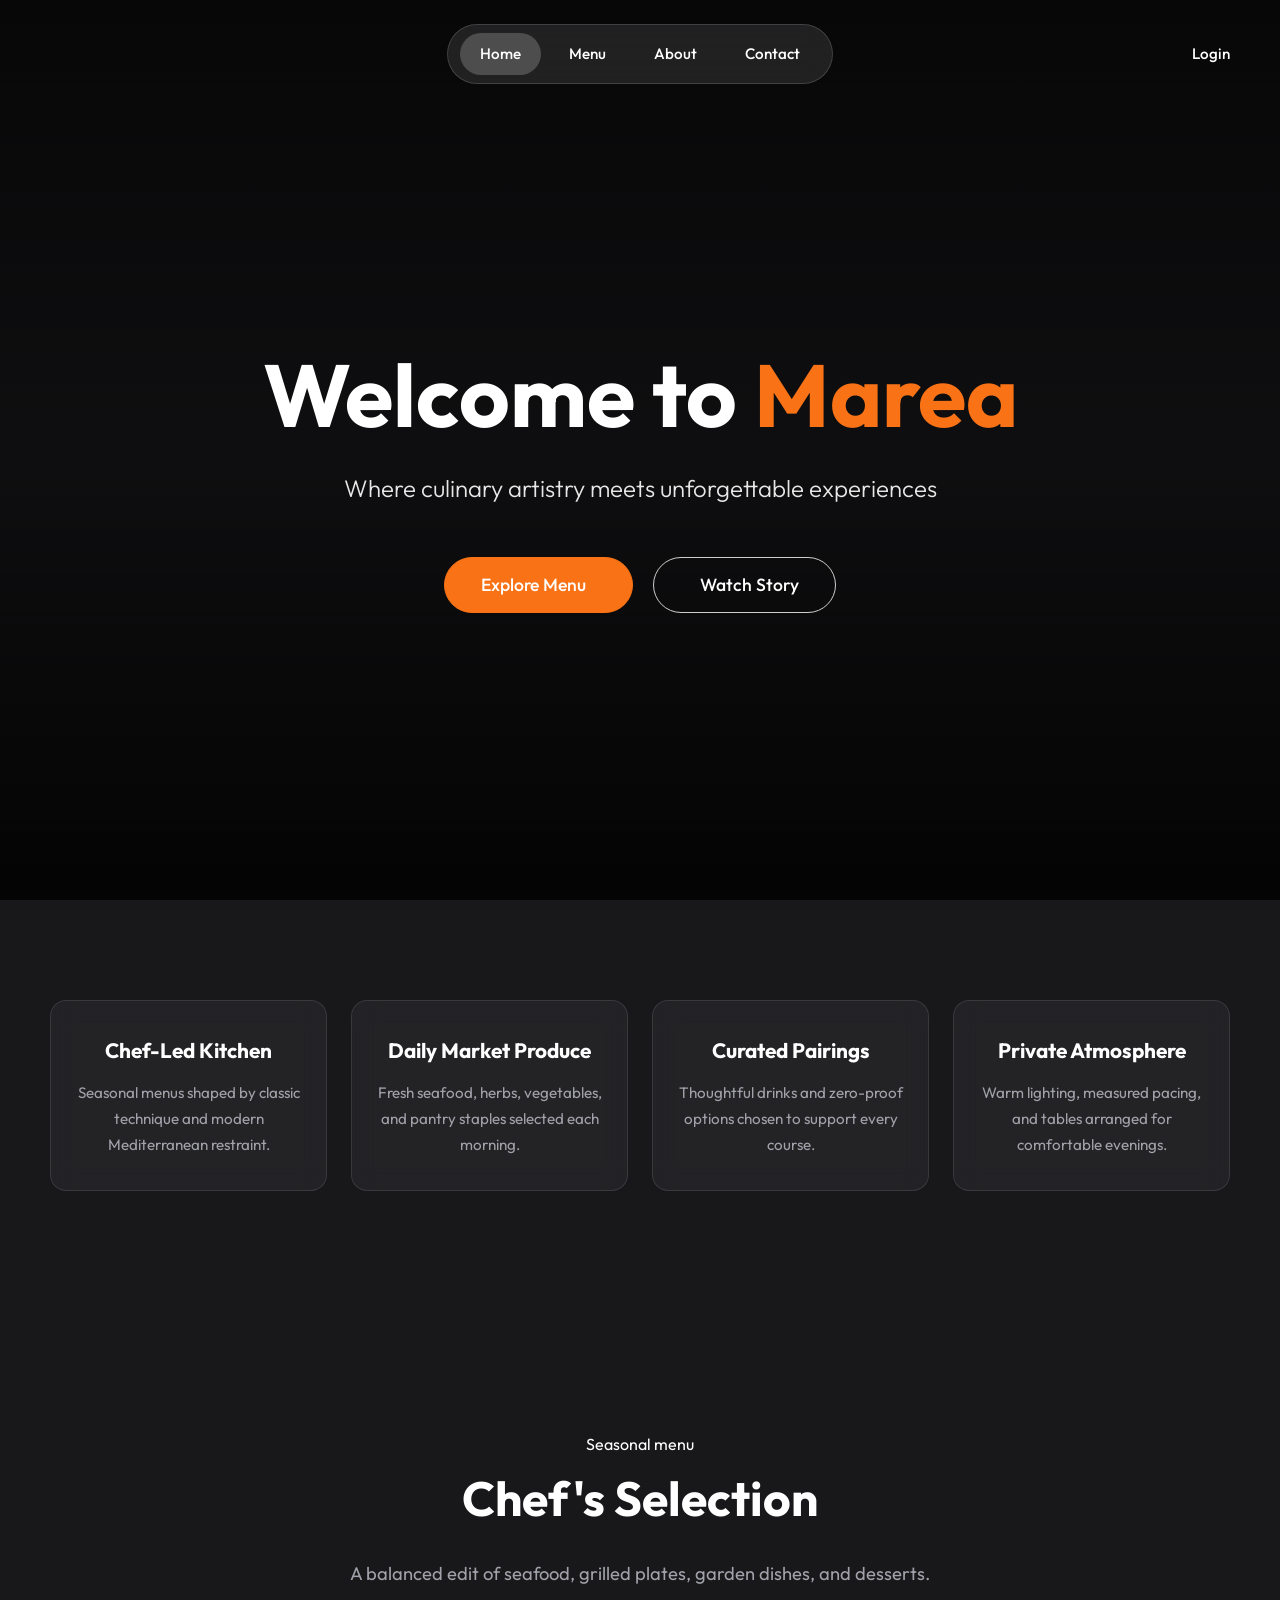
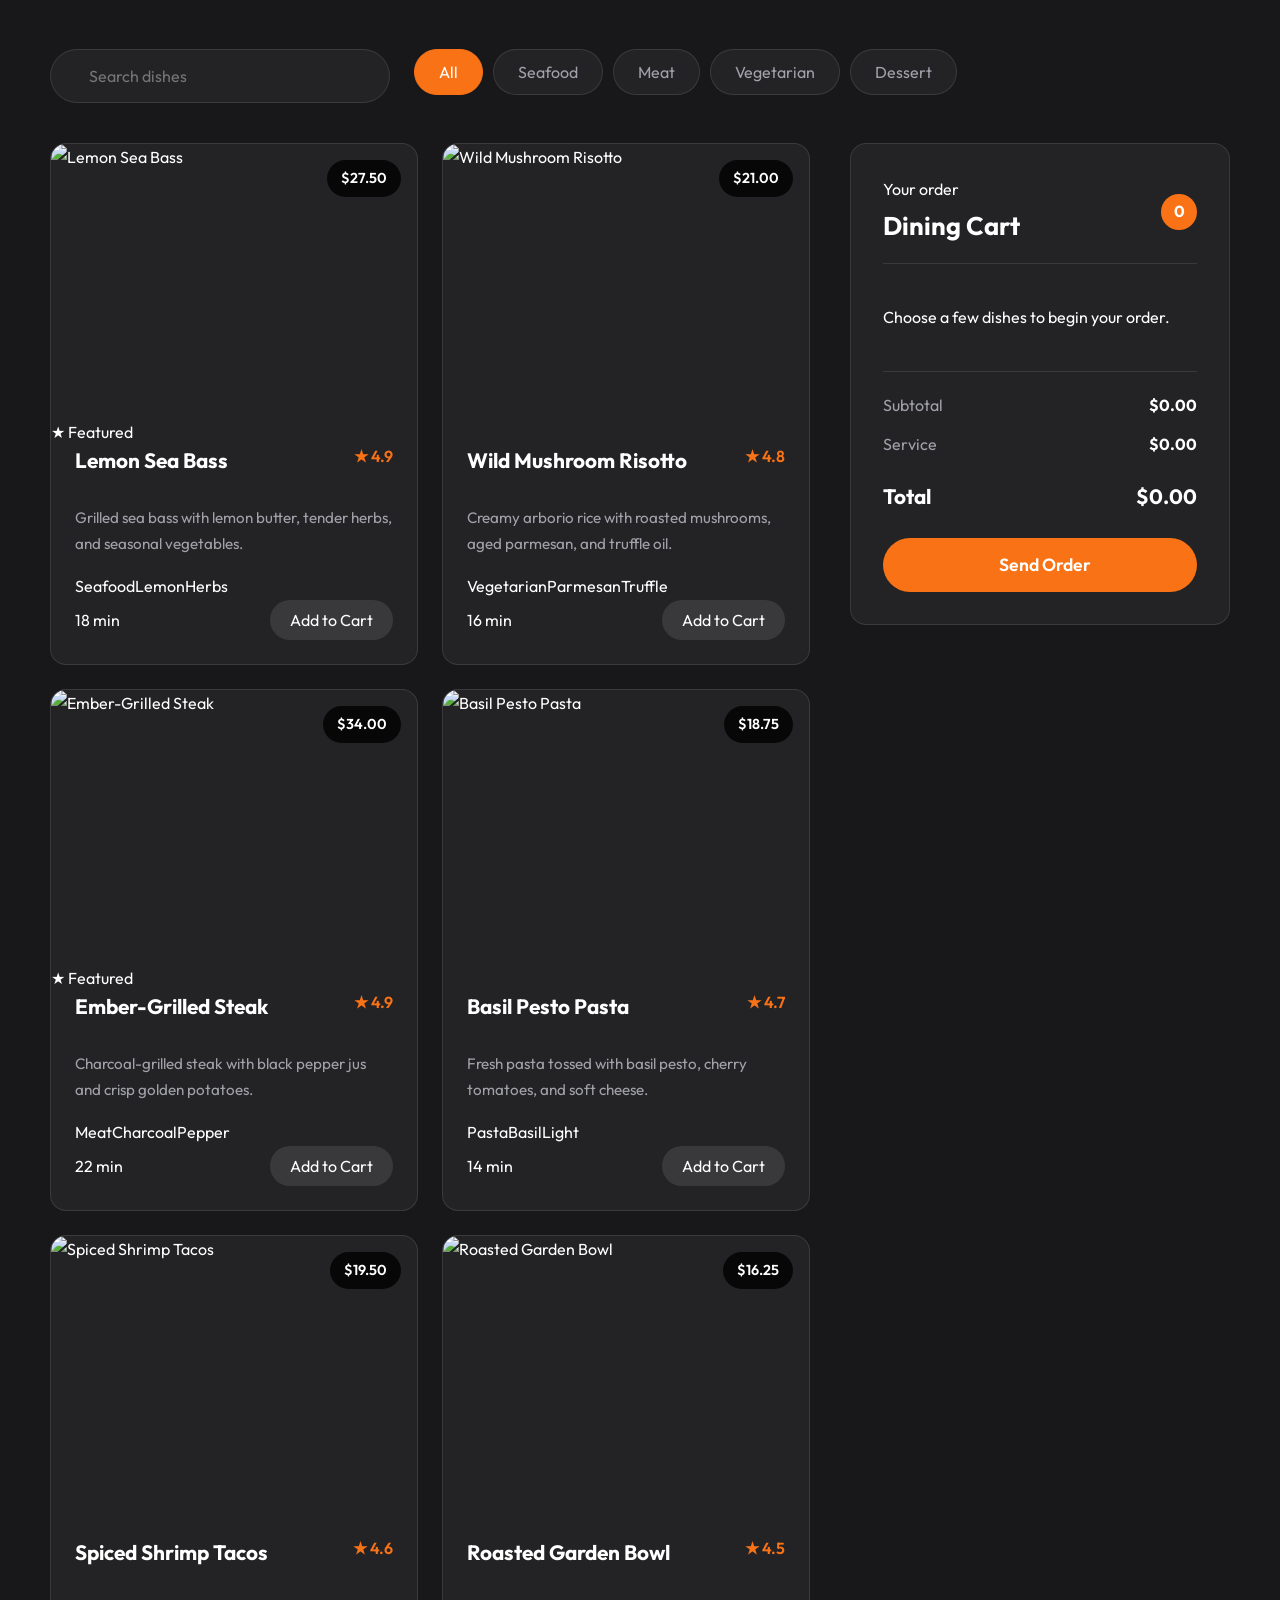
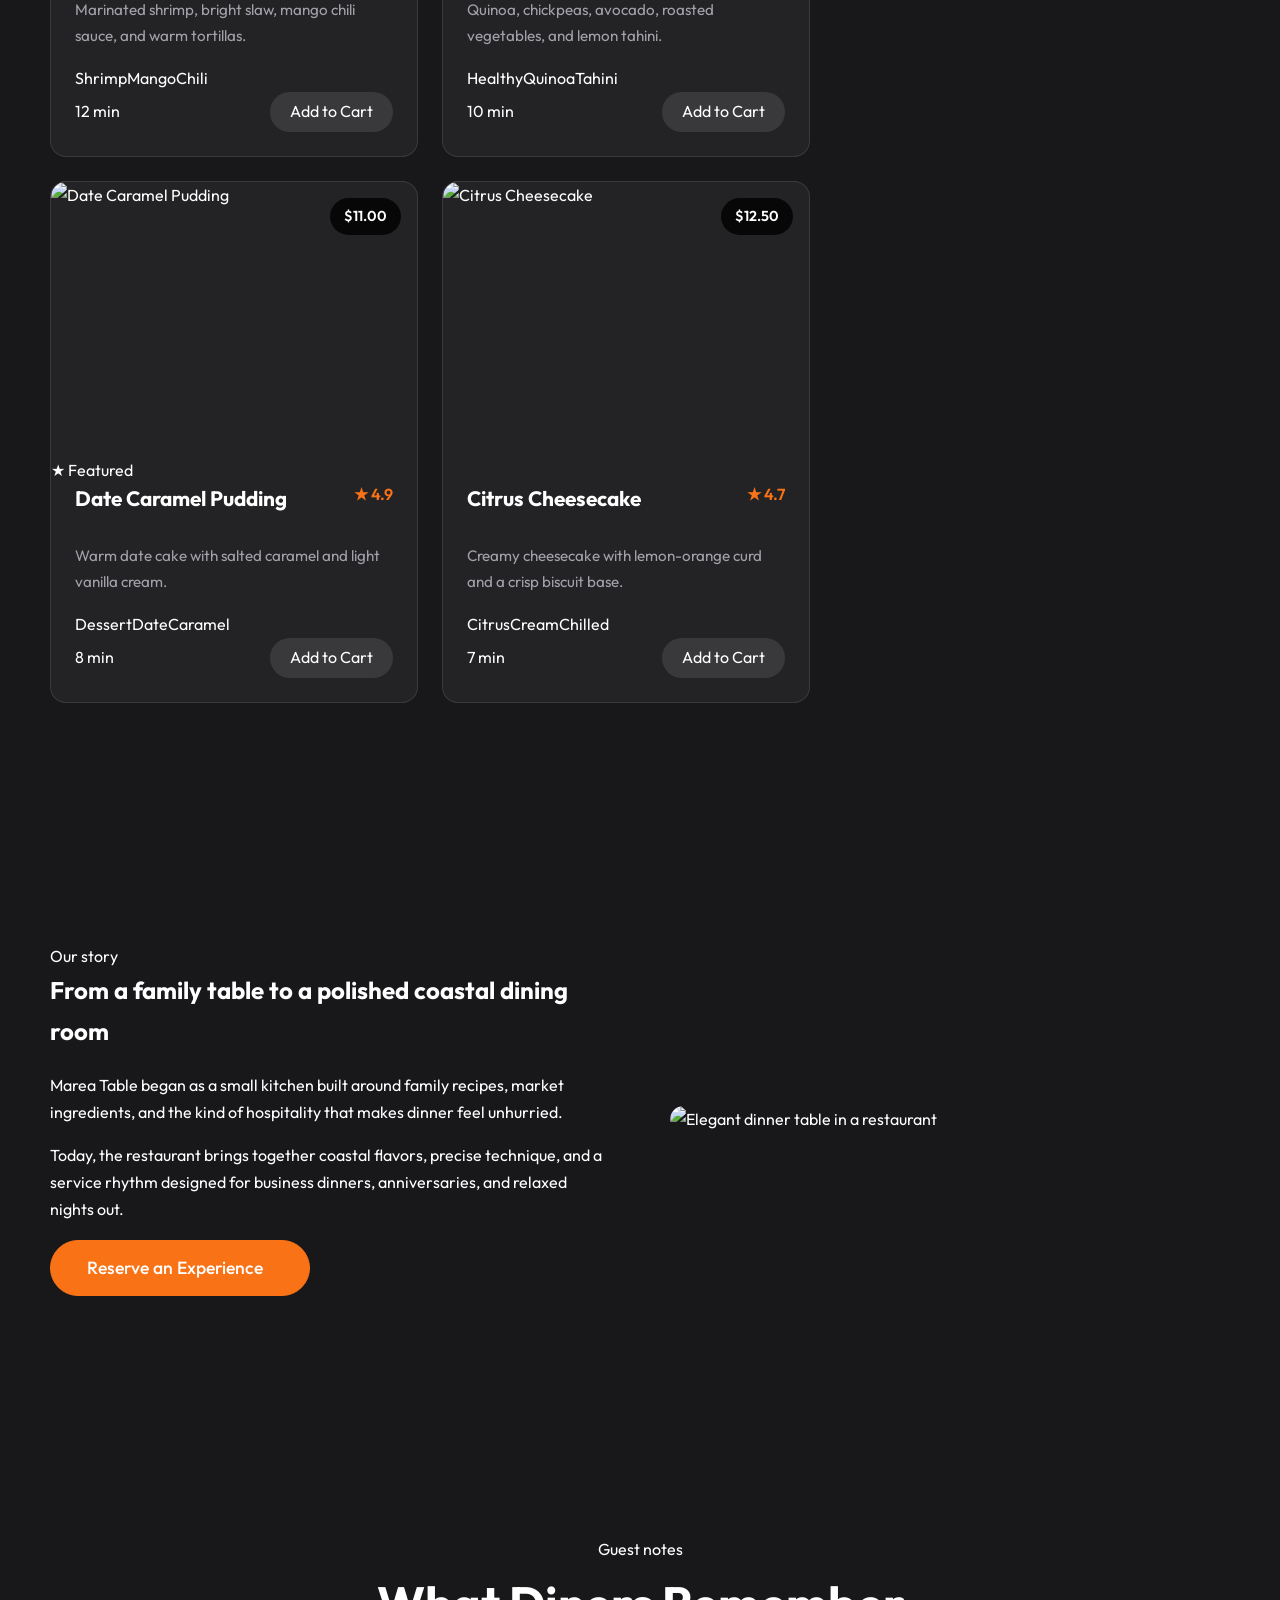
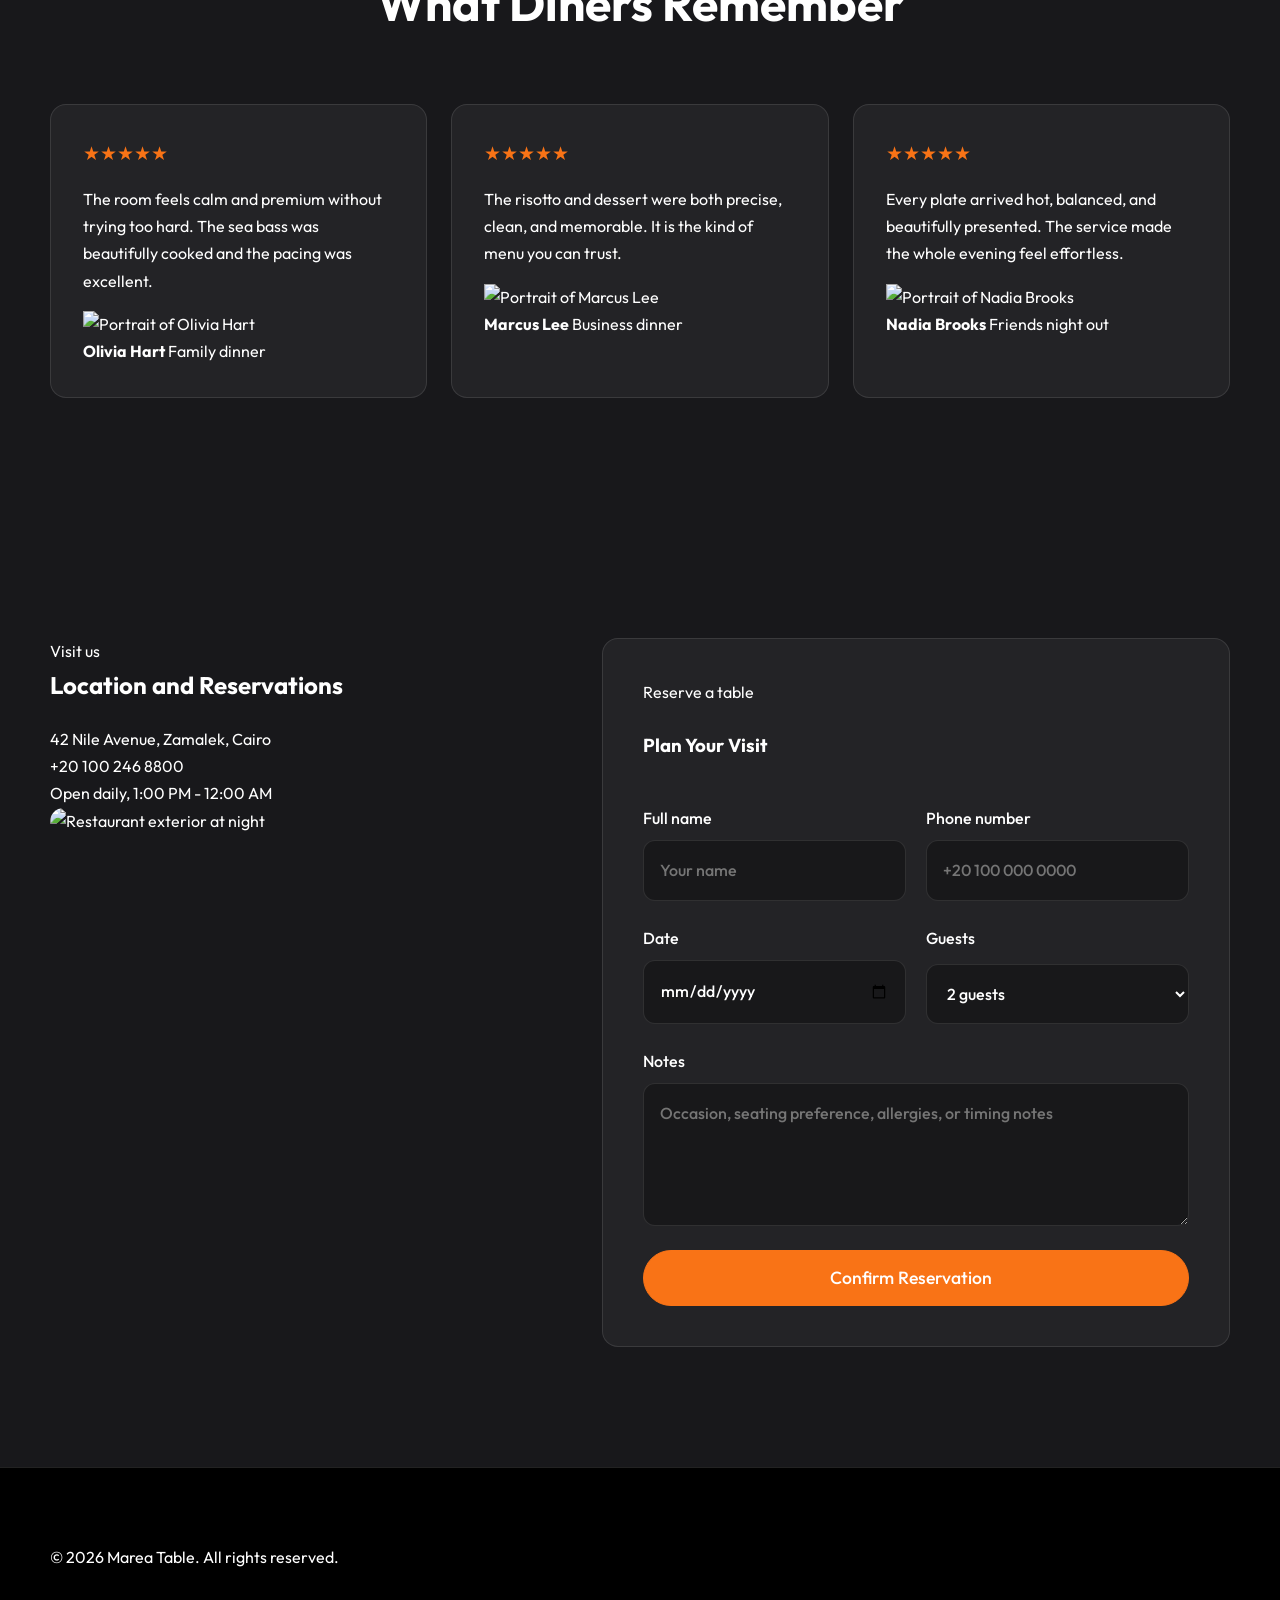
==== commit 15fbd30d: "Replace portfolio with restaurant website" ====
--- a/index.html
+++ b/index.html
@@ -1,277 +1,316 @@
-﻿<!DOCTYPE html>
-<html lang="en">
-
+<!DOCTYPE html>
+<html lang="en" dir="ltr">
 <head>
-    <meta charset="UTF-8">
-    <meta name="viewport" content="width=device-width, initial-scale=1.0">
-    <title>Philip Atef | Front-End Developer</title>
-    <!-- Fonts -->
-    <link rel="preconnect" href="https://fonts.googleapis.com">
-    <link rel="preconnect" href="https://fonts.gstatic.com" crossorigin>
-    <link
-        href="https://fonts.googleapis.com/css2?family=Outfit:wght@300;400;600;800&family=Space+Grotesk:wght@300;500;700&display=swap"
-        rel="stylesheet">
-    <!-- Icons -->
-    <link rel="stylesheet" href="https://cdnjs.cloudflare.com/ajax/libs/font-awesome/6.4.0/css/all.min.css">
-    <!-- Styles -->
-    <link rel="stylesheet" href="style.css">
+  <meta charset="UTF-8">
+  <meta name="viewport" content="width=device-width, initial-scale=1.0">
+  <title>Marea Table | Modern Mediterranean Restaurant</title>
+  <link rel="stylesheet" href="styles.css">
 </head>
-
 <body>
-
-    <div class="bg-blobs">
-        <div class="blob blob-1"></div>
-        <div class="blob blob-2"></div>
-        <div class="blob blob-3"></div>
+  <header class="site-header">
+    <nav class="nav-shell" aria-label="Primary navigation">
+      <a class="brand" href="#home" aria-label="Marea Table home" style="visibility: hidden; pointer-events: none;">
+        <span class="brand-mark">MT</span>
+      </a>
+
+      <div class="nav-links" id="navLinks">
+        <a href="#home" class="active">Home</a>
+        <a href="#menu">Menu</a>
+        <a href="#story">About</a>
+        <a href="#contact">Contact</a>
+      </div>
+
+      <div class="nav-right" id="navRight">
+        <a href="#menu" aria-label="Cart"><i data-lucide="shopping-bag"></i></a>
+        <a href="login.html" class="user-action" id="authLink"><i data-lucide="user"></i> <span id="authText">Login</span></a>
+      </div>
+
+      <button class="nav-toggle" type="button" aria-label="Open menu" aria-expanded="false">
+        <i data-lucide="menu"></i>
+      </button>
+    </nav>
+  </header>
+
+  <main>
+    <section class="hero" id="home">
+      <div class="hero-media" role="img" aria-label="Elegant restaurant dining room with warm evening lighting"></div>
+      <div class="hero-overlay"></div>
+      <div class="hero-content">
+        <h1>Welcome to <span class="highlight">Marea</span></h1>
+        <p>Where culinary artistry meets unforgettable experiences</p>
+        <div class="hero-actions">
+          <a class="btn btn-primary" href="#menu">
+            <span>Explore Menu</span>
+            <i data-lucide="arrow-right"></i>
+          </a>
+          <a class="btn btn-ghost" href="#story">
+            <i data-lucide="play"></i>
+            <span>Watch Story</span>
+          </a>
+        </div>
+      </div>
+      <div class="hero-strip" aria-label="Restaurant highlights">
+        <div>
+          <strong>24</strong>
+          <span>Signature dishes</span>
+        </div>
+        <div>
+          <strong>4.9</strong>
+          <span>Guest rating</span>
+        </div>
+        <div>
+          <strong>20+</strong>
+          <span>Years of craft</span>
+        </div>
+      </div>
+    </section>
+
+    <section class="section intro-band" aria-label="Service highlights">
+      <div class="section-inner feature-grid">
+        <article class="feature-item">
+          <i data-lucide="chef-hat"></i>
+          <h3>Chef-Led Kitchen</h3>
+          <p>Seasonal menus shaped by classic technique and modern Mediterranean restraint.</p>
+        </article>
+        <article class="feature-item">
+          <i data-lucide="fish"></i>
+          <h3>Daily Market Produce</h3>
+          <p>Fresh seafood, herbs, vegetables, and pantry staples selected each morning.</p>
+        </article>
+        <article class="feature-item">
+          <i data-lucide="wine"></i>
+          <h3>Curated Pairings</h3>
+          <p>Thoughtful drinks and zero-proof options chosen to support every course.</p>
+        </article>
+        <article class="feature-item">
+          <i data-lucide="sparkles"></i>
+          <h3>Private Atmosphere</h3>
+          <p>Warm lighting, measured pacing, and tables arranged for comfortable evenings.</p>
+        </article>
+      </div>
+    </section>
+
+    <section class="section menu-section" id="menu">
+      <div class="section-inner">
+        <div class="section-heading">
+          <span class="eyebrow">Seasonal menu</span>
+          <h2>Chef's Selection</h2>
+          <p>A balanced edit of seafood, grilled plates, garden dishes, and desserts.</p>
+        </div>
+
+        <div class="menu-tools" aria-label="Menu controls">
+          <label class="search-box">
+            <i data-lucide="search"></i>
+            <input id="menuSearch" type="search" placeholder="Search dishes">
+          </label>
+          <div class="filter-tabs" id="filterTabs" aria-label="Menu categories">
+            <button class="filter-btn active" type="button" data-filter="all">All</button>
+            <button class="filter-btn" type="button" data-filter="seafood">Seafood</button>
+            <button class="filter-btn" type="button" data-filter="meat">Meat</button>
+            <button class="filter-btn" type="button" data-filter="vegetarian">Vegetarian</button>
+            <button class="filter-btn" type="button" data-filter="dessert">Dessert</button>
+          </div>
+        </div>
+
+        <div class="menu-layout">
+          <div class="menu-grid" id="menuGrid" aria-live="polite"></div>
+
+          <aside class="order-panel" aria-label="Your order">
+            <div class="order-head">
+              <div>
+                <span class="eyebrow">Your order</span>
+                <h3>Dining Cart</h3>
+              </div>
+              <span class="order-count" id="orderCount">0</span>
+            </div>
+            <div class="cart-items" id="cartItems">
+              <p class="empty-cart">Choose a few dishes to begin your order.</p>
+            </div>
+            <div class="order-summary">
+              <div>
+                <span>Subtotal</span>
+                <strong id="subtotal">$0.00</strong>
+              </div>
+              <div>
+                <span>Service</span>
+                <strong id="service">$0.00</strong>
+              </div>
+              <div class="total-row">
+                <span>Total</span>
+                <strong id="total">$0.00</strong>
+              </div>
+            </div>
+            <button class="checkout-btn" type="button" id="checkoutBtn">
+              <i data-lucide="shopping-bag"></i>
+              <span>Send Order</span>
+            </button>
+          </aside>
+        </div>
+      </div>
+    </section>
+
+    <section class="section story-section" id="story">
+      <div class="section-inner story-grid">
+        <div class="story-copy">
+          <span class="eyebrow">Our story</span>
+          <h2>From a family table to a polished coastal dining room</h2>
+          <p>Marea Table began as a small kitchen built around family recipes, market ingredients, and the kind of hospitality that makes dinner feel unhurried.</p>
+          <p>Today, the restaurant brings together coastal flavors, precise technique, and a service rhythm designed for business dinners, anniversaries, and relaxed nights out.</p>
+          <div class="story-actions">
+            <a class="btn btn-primary" href="#reservation">
+              <span>Reserve an Experience</span>
+              <i data-lucide="arrow-right"></i>
+            </a>
+          </div>
+        </div>
+        <div class="story-photo">
+          <img src="https://images.unsplash.com/photo-1414235077428-338989a2e8c0?auto=format&fit=crop&w=1200&q=80" alt="Elegant dinner table in a restaurant">
+          <div class="floating-note">
+            <strong>20+</strong>
+            <span>Years of hospitality</span>
+          </div>
+        </div>
+      </div>
+    </section>
+
+    <section class="section reviews-section" id="reviews">
+      <div class="section-inner">
+        <div class="section-heading">
+          <span class="eyebrow">Guest notes</span>
+          <h2>What Diners Remember</h2>
+        </div>
+        <div class="review-grid">
+          <article class="review-card">
+            <div class="stars">&#9733;&#9733;&#9733;&#9733;&#9733;</div>
+            <p>The room feels calm and premium without trying too hard. The sea bass was beautifully cooked and the pacing was excellent.</p>
+            <div class="reviewer">
+              <img src="https://images.unsplash.com/photo-1494790108377-be9c29b29330?auto=format&fit=crop&w=120&q=80" alt="Portrait of Olivia Hart">
+              <div>
+                <strong>Olivia Hart</strong>
+                <span>Family dinner</span>
+              </div>
+            </div>
+          </article>
+          <article class="review-card">
+            <div class="stars">&#9733;&#9733;&#9733;&#9733;&#9733;</div>
+            <p>The risotto and dessert were both precise, clean, and memorable. It is the kind of menu you can trust.</p>
+            <div class="reviewer">
+              <img src="https://images.unsplash.com/photo-1500648767791-00dcc994a43e?auto=format&fit=crop&w=120&q=80" alt="Portrait of Marcus Lee">
+              <div>
+                <strong>Marcus Lee</strong>
+                <span>Business dinner</span>
+              </div>
+            </div>
+          </article>
+          <article class="review-card">
+            <div class="stars">&#9733;&#9733;&#9733;&#9733;&#9733;</div>
+            <p>Every plate arrived hot, balanced, and beautifully presented. The service made the whole evening feel effortless.</p>
+            <div class="reviewer">
+              <img src="https://images.unsplash.com/photo-1534528741775-53994a69daeb?auto=format&fit=crop&w=120&q=80" alt="Portrait of Nadia Brooks">
+              <div>
+                <strong>Nadia Brooks</strong>
+                <span>Friends night out</span>
+              </div>
+            </div>
+          </article>
+        </div>
+      </div>
+    </section>
+
+    <section class="section contact-section" id="contact">
+      <div class="section-inner contact-grid">
+        <div class="contact-info">
+          <span class="eyebrow">Visit us</span>
+          <h2>Location and Reservations</h2>
+          <div class="contact-list">
+            <div>
+              <i data-lucide="map-pin"></i>
+              <span>42 Nile Avenue, Zamalek, Cairo</span>
+            </div>
+            <div>
+              <i data-lucide="phone"></i>
+              <span>+20 100 246 8800</span>
+            </div>
+            <div>
+              <i data-lucide="clock"></i>
+              <span>Open daily, 1:00 PM - 12:00 AM</span>
+            </div>
+          </div>
+          <img class="contact-photo" src="https://images.unsplash.com/photo-1552566626-52f8b828add9?auto=format&fit=crop&w=1000&q=80" alt="Restaurant exterior at night">
+        </div>
+
+        <form class="reservation-form" id="reservation">
+          <span class="eyebrow">Reserve a table</span>
+          <h3>Plan Your Visit</h3>
+          <div class="form-row">
+            <label>
+              Full name
+              <input type="text" name="name" placeholder="Your name" required>
+            </label>
+            <label>
+              Phone number
+              <input type="tel" name="phone" placeholder="+20 100 000 0000" required>
+            </label>
+          </div>
+          <div class="form-row">
+            <label>
+              Date
+              <input type="date" name="date" required>
+            </label>
+            <label>
+              Guests
+              <select name="guests" required>
+                <option value="2">2 guests</option>
+                <option value="4">4 guests</option>
+                <option value="6">6 guests</option>
+                <option value="8">8 guests</option>
+              </select>
+            </label>
+          </div>
+          <label>
+            Notes
+            <textarea name="notes" rows="4" placeholder="Occasion, seating preference, allergies, or timing notes"></textarea>
+          </label>
+          <button class="btn btn-primary form-submit" type="submit">
+            <span>Confirm Reservation</span>
+            <i data-lucide="check"></i>
+          </button>
+        </form>
+      </div>
+    </section>
+  </main>
+
+  <footer class="footer">
+    <div class="section-inner footer-inner">
+      <p>&copy; 2026 Marea Table. All rights reserved.</p>
+      <div class="footer-social">
+        <a href="#home" aria-label="Instagram"><i data-lucide="instagram"></i></a>
+        <a href="#home" aria-label="Facebook"><i data-lucide="facebook"></i></a>
+        <a href="#home" aria-label="Email"><i data-lucide="mail"></i></a>
+      </div>
     </div>
-
-    <nav>
-        <div class="logo">Philip<span class="gradient-text">Atef</span></div>
-        <ul class="nav-links">
-            <li><a href="#home">Home</a></li>
-            <li><a href="#projects">Projects</a></li>
-            <li><a href="#skills">Skills</a></li>
-            <li><a href="#contact">Contact</a></li>
-        </ul>
-        <a href="#contact" class="btn btn-outline" style="padding: 0.6rem 1.2rem; font-size: 0.8rem;">Hire Me</a>
-    </nav>
-
-    <main>
-        <!-- Hero Section -->
-        <section class="hero" id="home">
-            <h1 data-reveal>Philip <span class="gradient-text">Atef</span></h1>
-            <p data-reveal>Computer Engineering student and Front-End Developer building responsive, interactive web
-                applications with clean UI, practical JavaScript logic, and polished user flows.</p>
-            <div class="cta-buttons" data-reveal>
-                <a href="#projects" class="btn btn-primary">Explore My Work</a>
-                <a href="#contact" class="btn btn-outline">Let's Collaborate</a>
-            </div>
-        </section>
-
-        <!-- Projects Section -->
-        <section id="projects">
-            <div class="section-header">
-                <h2 data-reveal>Selected <span class="gradient-text">Projects</span></h2>
-                <p data-reveal>Client-side applications built with HTML, CSS, JavaScript, responsive layouts, and local
-                    data flows.</p>
-            </div>
-
-            <div class="project-filters" data-reveal aria-label="Filter projects">
-                <button class="filter-btn active" type="button" data-filter="all">All</button>
-                <button class="filter-btn" type="button" data-filter="systems">Systems</button>
-                <button class="filter-btn" type="button" data-filter="food">Food</button>
-                <button class="filter-btn" type="button" data-filter="commerce">Commerce</button>
-                <button class="filter-btn" type="button" data-filter="lifestyle">Lifestyle</button>
-                <button class="filter-btn" type="button" data-filter="travel">Travel</button>
-            </div>
-
-            <div class="projects-grid">
-                <!-- Project 1: Restaurant -->
-                <div class="project-card" data-category="food" data-reveal>
-                    <div class="project-img">
-                        <img src="https://images.unsplash.com/photo-1555939594-58d7cb561ad1?auto=format&fit=crop&w=1200&q=80" alt="Marea Table restaurant website">
-                        <i class="fas fa-utensils"></i>
-                    </div>
-                    <div class="project-info">
-                        <span class="project-tag">Restaurant Website</span>
-                        <h3>Marea Table</h3>
-                        <p>A modern Mediterranean restaurant website with a full menu, live cart interactions,
-                            reservation form, account screens, and polished responsive dining sections.</p>
-                        <div class="project-footer">
-                            <div class="project-links">
-                                <a href="https://github.com/fleepatef42-sudo/portfolio/tree/main/restaurant-page" aria-label="Marea Table source files" title="GitHub source"><i class="fab fa-github"></i></a>
-                                <a href="https://fleepatef42-sudo.github.io/portfolio/restaurant-page/" aria-label="Marea Table live site" title="live site"><i
-                                        class="fas fa-external-link-alt"></i></a>
-                            </div>
-                        </div>
-                    </div>
-                </div>
-
-                <!-- Project 2: University -->
-                <div class="project-card" data-category="systems" data-reveal>
-                    <div class="project-img">
-                        <img src="imag/Screenshot 2026-05-12 222312.png" alt="EduTrack">
-                        <i class="fas fa-university"></i>
-                    </div>
-                    <div class="project-info">
-                        <span class="project-tag">Management System</span>
-                        <h3>Smart University</h3>
-                        <p>A responsive university admin dashboard for students, courses, faculty, admissions, exams,
-                            library records, invoices, search, and modal forms.</p>
-                        <div class="project-footer">
-                            <div class="project-links">
-                                <a href="https://github.com/fleepatef42-sudo/-SMART-UNIVERSITY-" aria-label="Smart University GitHub repository" title="GitHub repository"><i
-                                        class="fab fa-github"></i></a>
-                                <a href="https://fleepatef42-sudo.github.io/-SMART-UNIVERSITY-/" aria-label="Smart University live site" title="live site"><i
-                                        class="fas fa-external-link-alt"></i></a>
-                            </div>
-                        </div>
-                    </div>
-                </div>
-
-                <!-- Project 3: Hospital -->
-                <div class="project-card" data-category="systems" data-reveal>
-                    <div class="project-img">
-                        <img src="imag/Screenshot 2026-05-12 225419.png" alt="MedCare">
-                        <i class="fas fa-hospital-user"></i>
-                    </div>
-                    <div class="project-info">
-                        <span class="project-tag">Healthcare UI</span>
-                        <h3>Shifa-Care-Hospital</h3>
-                        <p>A hospital operations dashboard with sign-in, patient and doctor workflows,
-                            appointments, invoices, inventory, notifications, search, and theme control.</p>
-                        <div class="project-footer">
-                            <div class="project-links">
-                                <a href="https://github.com/fleepatef42-sudo/Shifa-Care-Hospital" aria-label="Shifa Care Hospital GitHub repository" title="GitHub repository"><i
-                                        class="fab fa-github"></i></a>
-                                <a href="https://fleepatef42-sudo.github.io/Shifa-Care-Hospital/" aria-label="Shifa Care Hospital live site" title="live site"><i
-                                        class="fas fa-external-link-alt"></i></a>
-                            </div>
-                        </div>
-                    </div>
-                </div>
-
-                <!-- Project 4: E-commerce -->
-                <div class="project-card" data-category="commerce" data-reveal>
-                    <div class="project-img">
-                        <img src="imag/Screenshot 2026-05-12 230504.png" alt="Fashion Hub">
-                        <i class="fas fa-shopping-bag"></i>
-                    </div>
-                    <div class="project-info">
-                        <span class="project-tag">E-commerce UI</span>
-                        <h3>Noor Atelier</h3>
-                        <p>A fashion storefront with product filtering, search, quick view, cart interactions,
-                            newsletter handling, dark mode, and responsive Arabic UI.</p>
-                        <div class="project-footer">
-                            <div class="project-links">
-                                <a href="https://github.com/fleepatef42-sudo/fashion-store-Noor-Atelie" aria-label="Noor Atelier GitHub repository" title="GitHub repository"><i
-                                        class="fab fa-github"></i></a>
-                                <a href="https://fleepatef42-sudo.github.io/fashion-store-Noor-Atelie/" aria-label="Noor Atelier live site" title="live site"><i
-                                        class="fas fa-external-link-alt"></i></a>
-                            </div>
-                        </div>
-                    </div>
-                </div>
-
-                <!-- Project 5: Fitness -->
-                <div class="project-card" data-category="lifestyle" data-reveal>
-                    <div class="project-img">
-                        <img src="imag/Screenshot 2026-05-13 211054.png" alt="Fitness Tracker">
-                        <i class="fas fa-dumbbell"></i>
-                    </div>
-                    <div class="project-info">
-                        <span class="project-tag">Health & Fitness</span>
-                        <h3>Fitness Supps Tracker</h3>
-                        <p>A fitness dashboard for meal planning, supplement reminders, workout history, body metrics,
-                            local accounts, saved records, and canvas progress charts.</p>
-                        <div class="project-footer">
-                            <div class="project-links">
-                                <a href="https://github.com/fleepatef42-sudo/fitness-supps-tracker" aria-label="Fitness Supps Tracker GitHub repository" title="GitHub repository"><i
-                                        class="fab fa-github"></i></a>
-                                <a href="https://fleepatef42-sudo.github.io/fitness-supps-tracker/" aria-label="Fitness Supps Tracker live site" title="live site"><i
-                                        class="fas fa-external-link-alt"></i></a>
-                            </div>
-                        </div>
-                    </div>
-                </div>
-
-                <!-- Project 6: SkyPulse -->
-                <div class="project-card" data-category="travel" data-reveal>
-                    <div class="project-img">
-                        <img src="imag/Screenshot 2026-05-14 162622.png" alt="SkyPulse">
-                        <i class="fas fa-plane"></i>
-                    </div>
-                    <div class="project-info">
-                        <span class="project-tag">Flight Booking UX</span>
-                        <h3>SkyPulse</h3>
-                        <p>An Arabic-first flight booking experience with destination discovery, fare classes, search
-                            results, account modal, chat UI, and polished travel sections.</p>
-                        <div class="project-footer">
-                            <div class="project-links">
-                                <a href="https://github.com/fleepatef42-sudo/sky-pulse" aria-label="SkyPulse GitHub repository" title="GitHub repository"><i
-                                        class="fab fa-github"></i></a>
-                                <a href="https://fleepatef42-sudo.github.io/sky-pulse/" aria-label="SkyPulse live site" title="live site"><i
-                                        class="fas fa-external-link-alt"></i></a>
-                            </div>
-                        </div>
-                    </div>
-                </div>
-            </div>
-        </section>
-
-        <!-- Skills Section -->
-        <section id="skills">
-            <div class="section-header">
-                <h2 data-reveal>Technical <span class="gradient-text">Skills</span></h2>
-                <p data-reveal>The stack and front-end practices used across the projects above.</p>
-            </div>
-            <div class="skills-container" data-reveal>
-                <div class="skill-badge"><i class="fab fa-html5" style="color: #e34c26;"></i> HTML5</div>
-                <div class="skill-badge"><i class="fab fa-css3-alt" style="color: #264de4;"></i> CSS3</div>
-                <div class="skill-badge"><i class="fab fa-js" style="color: #f7df1e;"></i> JavaScript</div>
-                <div class="skill-badge"><i class="fas fa-mobile-alt" style="color: #00f2ff;"></i> Responsive UI</div>
-                <div class="skill-badge"><i class="fas fa-database" style="color: #4db33d;"></i> LocalStorage</div>
-                <div class="skill-badge"><i class="fas fa-list-check" style="color: #ff00c8;"></i> Forms & Validation</div>
-                <div class="skill-badge"><i class="fab fa-git-alt" style="color: #f1502f;"></i> Git</div>
-                <div class="skill-badge"><i class="fab fa-github" style="color: #ffffff;"></i> GitHub Pages</div>
-            </div>
-        </section>
-
-        <!-- Contact Section -->
-        <section id="contact">
-            <div class="section-header">
-                <h2 data-reveal>Let's <span class="gradient-text">Connect</span></h2>
-                <p data-reveal>Have a project in mind? Let's build something amazing together.</p>
-            </div>
-
-            <div class="contact-content">
-                <div class="contact-info" data-reveal>
-                    <h3 style="margin-bottom: 20px;">Contact Information</h3>
-                    <p style="margin-bottom: 30px; color: var(--text-dim);">Feel free to reach out to me through any of
-                        these channels. I'm always open to discussing new projects, creative ideas, or opportunities to
-                        be part of your vision.</p>
-                    <div style="display: flex; flex-direction: column; gap: 20px;">
-                        <div style="display: flex; gap: 15px; align-items: center;">
-                            <i class="fas fa-envelope" style="color: var(--primary);"></i>
-                            <span>fleepatef@gmail.com</span>
-                        </div>
-                        <div style="display: flex; gap: 15px; align-items: center;">
-                            <i class="fas fa-location-dot" style="color: var(--primary);"></i>
-                            <span>Cairo, Egypt / Remote</span>
-                        </div>
-                    </div>
-                </div>
-
-                <form class="contact-form" action="https://formspree.io/f/xvzlqrjn" method="POST">
-                    <div class="form-group">
-                        <label>Full Name</label>
-                        <input type="text" name="name" placeholder="John Doe" required>
-                    </div>
-                    <div class="form-group">
-                        <label>Email Address</label>
-                        <input type="email" name="email" placeholder="john@example.com" required>
-                    </div>
-                    <div class="form-group">
-                        <label>Message</label>
-                        <textarea name="message" rows="5" placeholder="How can I help you?" required></textarea>
-                    </div>
-                    <button type="submit" class="btn btn-primary" style="width: 100%;">Send Message</button>
-                </form>
-            </div>
-        </section>
-    </main>
-
-    <footer>
-        <div class="social-icons">
-            <a href="https://github.com/fleepatef42-sudo" aria-label="GitHub profile" title="GitHub"><i class="fab fa-github"></i></a>
-            <a href="https://www.linkedin.com/in/fleep-atef" aria-label="LinkedIn profile" title="LinkedIn"><i class="fab fa-linkedin"></i></a>
-            <a href="mailto:fleepatef@gmail.com" aria-label="Email Philip Atef" title="Email"><i class="fas fa-envelope"></i></a>
-        </div>
-        <p>&copy; 2026 Philip Atef. All Rights Reserved.</p>
-    </footer>
-
-    <!-- Scripts -->
-    <script src="script.js"></script>
+  </footer>
+
+  <script src="https://unpkg.com/lucide@latest"></script>
+  <script src="script.js"></script>
+  <script>
+    // Auth state check for main page
+    (function() {
+      const user = JSON.parse(localStorage.getItem('marea_current_user') || 'null');
+      const authLink = document.getElementById('authLink');
+      const authText = document.getElementById('authText');
+      if (user && authLink && authText) {
+        authText.textContent = user.firstName;
+        authLink.href = '#';
+        authLink.addEventListener('click', (e) => {
+          e.preventDefault();
+          if (confirm('Do you want to log out?')) {
+            localStorage.removeItem('marea_current_user');
+            location.reload();
+          }
+        });
+      }
+    })();
+  </script>
 </body>
-
 </html>
--- a/styles.css
+++ b/styles.css
@@ -0,0 +1,250 @@
+@import url('https://fonts.googleapis.com/css2?family=Outfit:wght@300;400;500;600;700;800&display=swap');
+
+:root {
+  --ink: #ffffff;
+  --muted: #a1a1aa;
+  --paper: #18181b; /* Dark zinc */
+  --surface: rgba(255, 255, 255, 0.05);
+  --surface-hover: rgba(255, 255, 255, 0.1);
+  --line: rgba(255, 255, 255, 0.1);
+  --accent: #f97316; /* Vibrant Orange */
+  --accent-dark: #ea580c;
+  --teal: #f97316; /* Fallback */
+  --teal-soft: rgba(249, 115, 22, 0.1);
+  --amber: #f59e0b;
+  --sage: rgba(255, 255, 255, 0.03);
+  --shadow: 0 20px 40px rgba(0, 0, 0, 0.3);
+  --radius: 16px;
+  --font-sans: 'Outfit', sans-serif;
+  --glass-bg: rgba(0, 0, 0, 0.2);
+  --glass-border: 1px solid rgba(255, 255, 255, 0.1);
+}
+
+* { box-sizing: border-box; }
+html { scroll-behavior: smooth; }
+body {
+  margin: 0;
+  color: var(--ink);
+  background: var(--paper);
+  font-family: var(--font-sans);
+  line-height: 1.7;
+  overflow-x: hidden;
+}
+
+::-webkit-scrollbar { width: 8px; }
+::-webkit-scrollbar-track { background: var(--paper); }
+::-webkit-scrollbar-thumb { background: rgba(255, 255, 255, 0.2); border-radius: 10px; }
+::-webkit-scrollbar-thumb:hover { background: var(--accent); }
+
+img { display: block; max-width: 100%; }
+a { color: inherit; text-decoration: none; }
+button, input, select, textarea { font: inherit; }
+button { cursor: pointer; }
+
+h1, h2, h3, h4, h5, h6 { font-weight: 700; margin-top: 0; }
+
+/* Header */
+.site-header {
+  position: absolute;
+  top: 0; left: 0; right: 0;
+  z-index: 50;
+  padding-top: 24px;
+}
+
+.nav-shell {
+  width: min(1180px, calc(100% - 32px));
+  margin: 0 auto;
+  display: grid;
+  grid-template-columns: 1fr auto 1fr;
+  align-items: center;
+  gap: 24px;
+}
+
+.nav-links {
+  display: flex; justify-content: center; gap: 8px;
+  background: rgba(255, 255, 255, 0.1);
+  padding: 8px 12px; border-radius: 999px;
+  backdrop-filter: blur(16px); border: 1px solid rgba(255,255,255,0.15);
+}
+.nav-links a {
+  padding: 8px 20px; color: #fff; font-size: 0.95rem; font-weight: 500;
+  border-radius: 999px; transition: all 0.3s ease;
+}
+.nav-links a:hover, .nav-links a.active {
+  background: rgba(255, 255, 255, 0.2);
+}
+
+.nav-right {
+  display: flex; justify-content: flex-end; align-items: center; gap: 24px;
+}
+.nav-right a {
+  display: flex; align-items: center; gap: 8px; color: #fff;
+  font-weight: 500; transition: color 0.3s ease; font-size: 0.95rem;
+}
+.nav-right a:hover { color: var(--accent); }
+.nav-right svg { width: 22px; height: 22px; stroke-width: 1.5; }
+
+.nav-toggle {
+  display: none; width: 44px; height: 44px;
+  border: var(--line); border-radius: 50%;
+  background: rgba(0,0,0,0.5); color: #fff;
+}
+
+/* Sections */
+.section { padding: 120px 0; }
+.section-inner { width: min(1180px, calc(100% - 32px)); margin: 0 auto; }
+
+/* Hero */
+.hero {
+  position: relative; min-height: 100vh;
+  display: flex; align-items: center; justify-content: center;
+}
+.hero-media, .hero-overlay { position: absolute; inset: 0; }
+.hero-media {
+  background-image: url("https://images.unsplash.com/photo-1555939594-58d7cb561ad1?auto=format&fit=crop&w=1800&q=80");
+  background-size: cover; background-position: center;
+}
+.hero-overlay {
+  background: linear-gradient(180deg, rgba(0,0,0,0.7) 0%, rgba(0,0,0,0.4) 50%, rgba(0,0,0,0.85) 100%);
+}
+.hero-content {
+  position: relative; z-index: 1; text-align: center;
+  width: min(900px, calc(100% - 32px));
+  padding-top: 60px;
+}
+.hero h1 {
+  font-size: 5.5rem; line-height: 1.1; color: #fff; margin-bottom: 24px;
+}
+.hero h1 .highlight { color: var(--accent); }
+.hero p {
+  color: rgba(255, 255, 255, 0.9); font-size: 1.5rem; font-weight: 300;
+  margin: 0 auto 48px; max-width: 700px;
+}
+.hero-actions { display: flex; justify-content: center; flex-wrap: wrap; gap: 20px; }
+
+.btn {
+  height: 56px; display: inline-flex; align-items: center; justify-content: center; gap: 10px;
+  border-radius: 999px; padding: 0 36px;
+  font-weight: 500; font-size: 1.1rem; transition: all 0.3s ease;
+}
+.btn-primary {
+  background: var(--accent); color: #fff; border: 1px solid var(--accent);
+}
+.btn-primary:hover {
+  background: var(--accent-dark); border-color: var(--accent-dark); transform: translateY(-3px);
+  box-shadow: 0 12px 28px rgba(249, 115, 22, 0.4);
+}
+.btn-ghost {
+  background: transparent; color: #fff; border: 1px solid rgba(255,255,255,0.8);
+}
+.btn-ghost:hover {
+  background: rgba(255,255,255,0.15); border-color: #fff; transform: translateY(-3px);
+}
+.btn svg { width: 20px; height: 20px; }
+
+/* Hide strip for this minimalist design */
+.hero-strip { display: none; }
+
+/* Intro */
+.intro-band { padding-top: 100px; }
+.feature-grid { display: grid; grid-template-columns: repeat(4, 1fr); gap: 24px; }
+.feature-item {
+  background: var(--surface); border: var(--glass-border);
+  border-radius: var(--radius); backdrop-filter: blur(12px); padding: 32px 24px;
+  text-align: center; transition: all 0.3s ease;
+}
+.feature-item:hover { transform: translateY(-8px); border-color: rgba(249, 115, 22, 0.5); }
+.feature-item svg { width: 50px; height: 50px; color: var(--accent); margin-bottom: 20px; }
+.feature-item h3 { margin: 0 0 12px; font-size: 1.3rem; }
+.feature-item p { margin: 0; color: var(--muted); font-size: 0.95rem; }
+
+/* Headings */
+.section-heading { text-align: center; margin-bottom: 60px; max-width: 600px; margin-inline: auto; }
+.section-heading h2 { font-size: 3rem; margin-bottom: 16px; }
+.section-heading p { color: var(--muted); font-size: 1.15rem; }
+
+/* Menu */
+.menu-tools { display: grid; grid-template-columns: minmax(300px, 340px) 1fr; gap: 24px; margin-bottom: 40px; }
+.search-box {
+  height: 54px; display: flex; align-items: center; gap: 12px;
+  border: var(--glass-border); border-radius: 999px; background: var(--surface); padding: 0 24px; color: var(--muted);
+}
+.search-box input { width: 100%; border: 0; outline: 0; background: transparent; color: #fff; }
+.filter-tabs { display: flex; flex-wrap: wrap; gap: 10px; }
+.filter-btn { height: 46px; border: var(--glass-border); border-radius: 999px; padding: 0 24px; background: var(--surface); color: var(--muted); transition: all 0.3s; }
+.filter-btn:hover, .filter-btn.active { border-color: var(--accent); background: var(--accent); color: #fff; }
+
+.menu-layout { display: grid; grid-template-columns: 1fr 380px; gap: 40px; align-items: start; }
+.menu-grid { display: grid; grid-template-columns: repeat(auto-fill, minmax(280px, 1fr)); gap: 24px; }
+.dish-card { background: var(--surface); border-radius: var(--radius); overflow: hidden; border: var(--glass-border); transition: all 0.3s ease; display: flex; flex-direction: column;}
+.dish-card:hover { transform: translateY(-6px); border-color: rgba(249, 115, 22, 0.4); box-shadow: 0 12px 30px rgba(0,0,0,0.4);}
+.dish-media { aspect-ratio: 4/3; position: relative; }
+.dish-media img { width: 100%; height: 100%; object-fit: cover; }
+.price-badge { position: absolute; top: 16px; right: 16px; background: rgba(0,0,0,0.8); padding: 6px 14px; border-radius: 999px; font-weight: 600; font-size: 0.9rem;}
+.dish-body { padding: 24px; display: flex; flex-direction: column; flex: 1; }
+.dish-title-row { display: flex; justify-content: space-between; align-items: flex-start; margin-bottom: 12px;}
+.dish-title-row h3 { font-size: 1.3rem; margin: 0; }
+.rating { color: var(--accent); font-weight: 600; }
+.dish-body p { color: var(--muted); font-size: 0.95rem; margin-bottom: 16px;}
+.dish-footer { display: flex; justify-content: space-between; align-items: center; margin-top: auto; }
+.add-btn { height: 40px; padding: 0 20px; border-radius: 999px; background: rgba(255,255,255,0.1); color: #fff; border: 0; transition: background 0.3s; }
+.add-btn:hover { background: var(--accent); }
+
+/* Cart */
+.order-panel { background: var(--surface); border: var(--glass-border); border-radius: var(--radius); padding: 32px; position: sticky; top: 100px; }
+.order-head { display: flex; justify-content: space-between; align-items: center; margin-bottom: 24px; padding-bottom: 16px; border-bottom: 1px solid var(--line); }
+.order-head h3 { margin: 0; font-size: 1.6rem; }
+.order-count { background: var(--accent); color: #fff; width: 36px; height: 36px; display: grid; place-items: center; border-radius: 50%; font-weight: 700; }
+.cart-items { max-height: 300px; overflow-y: auto; display: grid; gap: 16px; margin-bottom: 24px; }
+.cart-row { display: grid; grid-template-columns: 60px 1fr; gap: 16px; align-items: center; }
+.cart-row img { width: 60px; height: 60px; border-radius: 12px; object-fit: cover; }
+.cart-meta h4 { margin: 0 0 4px; font-size: 1rem; }
+.cart-meta span { color: var(--accent); font-weight: 600; }
+.qty-btn { width: 28px; height: 28px; border-radius: 50%; background: rgba(255,255,255,0.1); border: 0; color: #fff; }
+.qty-btn:hover { background: var(--accent); }
+.order-summary { border-top: 1px solid var(--line); padding-top: 20px; display: grid; gap: 12px; }
+.order-summary div { display: flex; justify-content: space-between; color: var(--muted); }
+.order-summary strong { color: #fff; }
+.order-summary .total-row { font-size: 1.3rem; margin-top: 8px; color: #fff; font-weight: 700; }
+.checkout-btn { width: 100%; height: 54px; border-radius: 999px; background: var(--accent); color: #fff; border: 0; font-weight: 600; font-size: 1.1rem; margin-top: 24px; display: flex; align-items: center; justify-content: center; gap: 10px; transition: 0.3s; }
+.checkout-btn:hover:not(:disabled) { background: var(--accent-dark); transform: translateY(-2px); box-shadow: 0 8px 24px rgba(249, 115, 22, 0.3); }
+
+/* Other Sections */
+.story-grid { display: grid; grid-template-columns: 1fr 1fr; gap: 60px; align-items: center; }
+.story-photo img { border-radius: var(--radius); }
+.floating-note { display: none; }
+
+.review-grid { display: grid; grid-template-columns: repeat(3, 1fr); gap: 24px; }
+.review-card { background: var(--surface); border: var(--glass-border); padding: 32px; border-radius: var(--radius); }
+.stars { color: var(--accent); font-size: 1.2rem; margin-bottom: 16px; }
+
+.contact-grid { display: grid; grid-template-columns: 1fr 1fr; gap: 60px; }
+.contact-photo { border-radius: var(--radius); margin-top: auto; }
+.reservation-form { background: var(--surface); padding: 40px; border-radius: var(--radius); border: var(--glass-border); display: grid; gap: 24px; }
+.form-row { display: grid; grid-template-columns: 1fr 1fr; gap: 20px; }
+.reservation-form label { display: grid; gap: 8px; font-weight: 500; }
+.reservation-form input, .reservation-form select, .reservation-form textarea { background: rgba(0,0,0,0.3); border: 1px solid rgba(255,255,255,0.1); padding: 16px; border-radius: 12px; color: #fff; }
+.reservation-form input:focus { border-color: var(--accent); outline: none; }
+
+.footer { background: #000; padding: 60px 0; border-top: 1px solid #222; }
+.footer-inner { display: flex; justify-content: space-between; align-items: center; }
+
+@media (max-width: 1080px) {
+  .menu-layout { grid-template-columns: 1fr; }
+  .order-panel { position: static; }
+}
+
+@media (max-width: 900px) {
+  .nav-shell { grid-template-columns: auto 1fr; }
+  .nav-right { display: none; }
+  .nav-toggle { display: block; margin-left: auto; }
+  .nav-links { display: none; }
+  .hero h1 { font-size: 4rem; }
+  .story-grid, .contact-grid, .feature-grid, .review-grid { grid-template-columns: 1fr; }
+}
+
+@media (max-width: 640px) {
+  .hero h1 { font-size: 3rem; }
+  .form-row { grid-template-columns: 1fr; }
+  .footer-inner { flex-direction: column; gap: 24px; }
+}
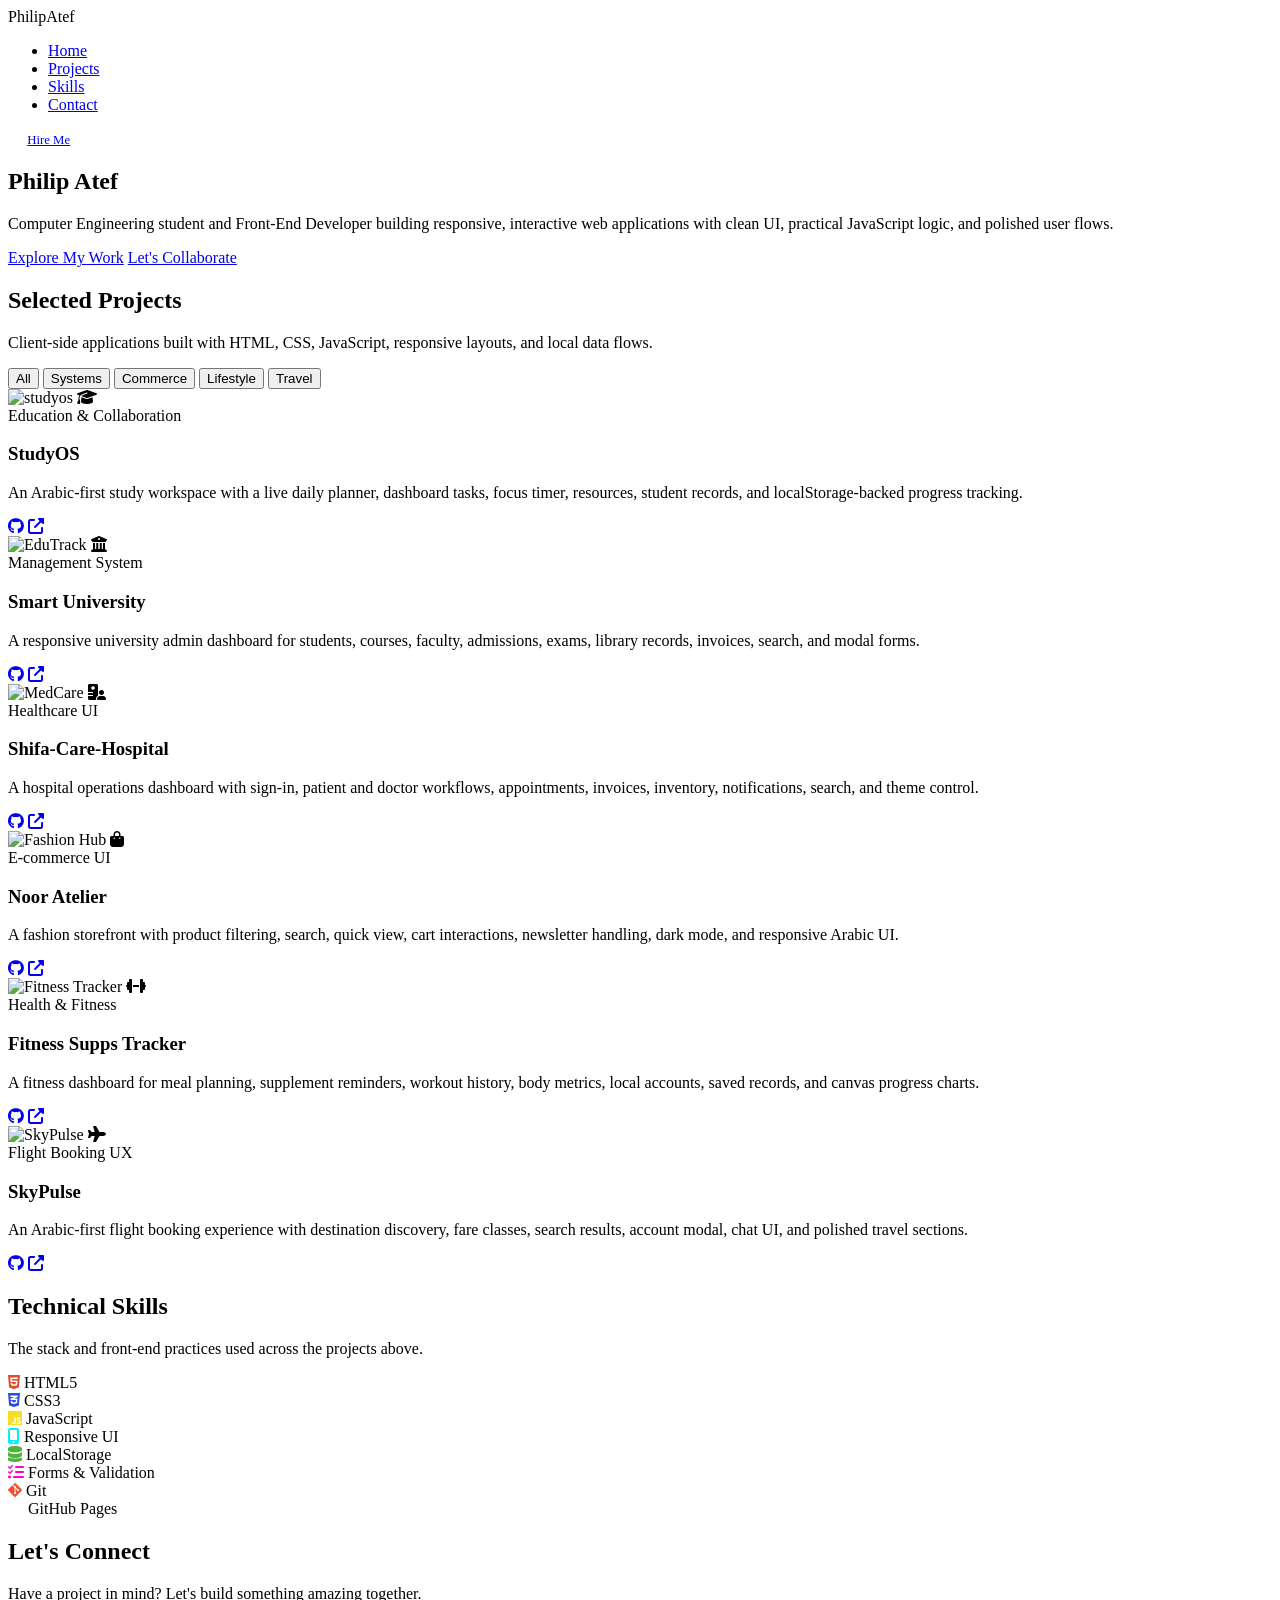
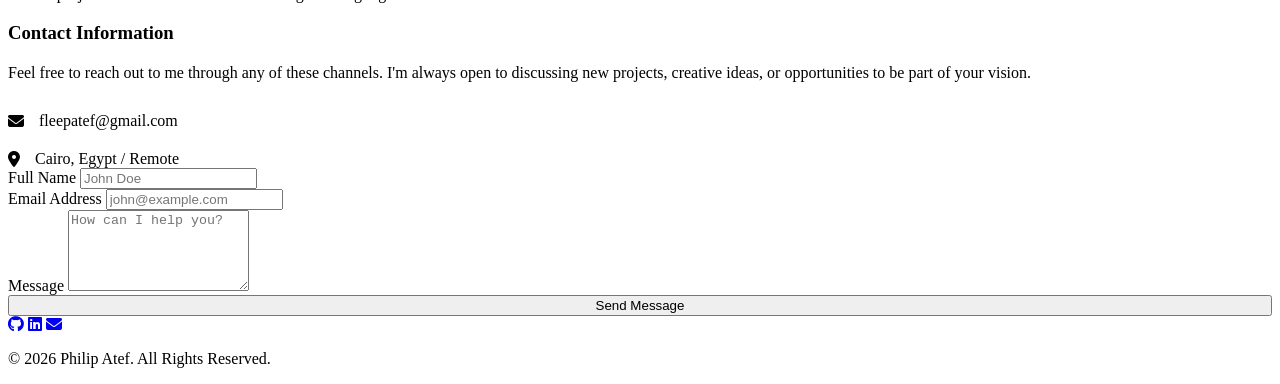
==== commit 697a3c5f: "Revert "Add restaurant project to portfolio" This reverts commit f48792ecc7c5e4b820d77f348d9a9704a6a" ====
--- a/index.html
+++ b/index.html
@@ -1,316 +1,276 @@
-<!DOCTYPE html>
-<html lang="en" dir="ltr">
+﻿<!DOCTYPE html>
+<html lang="en">
+
 <head>
-  <meta charset="UTF-8">
-  <meta name="viewport" content="width=device-width, initial-scale=1.0">
-  <title>Marea Table | Modern Mediterranean Restaurant</title>
-  <link rel="stylesheet" href="styles.css">
+    <meta charset="UTF-8">
+    <meta name="viewport" content="width=device-width, initial-scale=1.0">
+    <title>Philip Atef | Front-End Developer</title>
+    <!-- Fonts -->
+    <link rel="preconnect" href="https://fonts.googleapis.com">
+    <link rel="preconnect" href="https://fonts.gstatic.com" crossorigin>
+    <link
+        href="https://fonts.googleapis.com/css2?family=Outfit:wght@300;400;600;800&family=Space+Grotesk:wght@300;500;700&display=swap"
+        rel="stylesheet">
+    <!-- Icons -->
+    <link rel="stylesheet" href="https://cdnjs.cloudflare.com/ajax/libs/font-awesome/6.4.0/css/all.min.css">
+    <!-- Styles -->
+    <link rel="stylesheet" href="style.css">
 </head>
+
 <body>
-  <header class="site-header">
-    <nav class="nav-shell" aria-label="Primary navigation">
-      <a class="brand" href="#home" aria-label="Marea Table home" style="visibility: hidden; pointer-events: none;">
-        <span class="brand-mark">MT</span>
-      </a>
-
-      <div class="nav-links" id="navLinks">
-        <a href="#home" class="active">Home</a>
-        <a href="#menu">Menu</a>
-        <a href="#story">About</a>
-        <a href="#contact">Contact</a>
-      </div>
-
-      <div class="nav-right" id="navRight">
-        <a href="#menu" aria-label="Cart"><i data-lucide="shopping-bag"></i></a>
-        <a href="login.html" class="user-action" id="authLink"><i data-lucide="user"></i> <span id="authText">Login</span></a>
-      </div>
-
-      <button class="nav-toggle" type="button" aria-label="Open menu" aria-expanded="false">
-        <i data-lucide="menu"></i>
-      </button>
+
+    <div class="bg-blobs">
+        <div class="blob blob-1"></div>
+        <div class="blob blob-2"></div>
+        <div class="blob blob-3"></div>
+    </div>
+
+    <nav>
+        <div class="logo">Philip<span class="gradient-text">Atef</span></div>
+        <ul class="nav-links">
+            <li><a href="#home">Home</a></li>
+            <li><a href="#projects">Projects</a></li>
+            <li><a href="#skills">Skills</a></li>
+            <li><a href="#contact">Contact</a></li>
+        </ul>
+        <a href="#contact" class="btn btn-outline" style="padding: 0.6rem 1.2rem; font-size: 0.8rem;">Hire Me</a>
     </nav>
-  </header>
-
-  <main>
-    <section class="hero" id="home">
-      <div class="hero-media" role="img" aria-label="Elegant restaurant dining room with warm evening lighting"></div>
-      <div class="hero-overlay"></div>
-      <div class="hero-content">
-        <h1>Welcome to <span class="highlight">Marea</span></h1>
-        <p>Where culinary artistry meets unforgettable experiences</p>
-        <div class="hero-actions">
-          <a class="btn btn-primary" href="#menu">
-            <span>Explore Menu</span>
-            <i data-lucide="arrow-right"></i>
-          </a>
-          <a class="btn btn-ghost" href="#story">
-            <i data-lucide="play"></i>
-            <span>Watch Story</span>
-          </a>
+
+    <main>
+        <!-- Hero Section -->
+        <section class="hero" id="home">
+            <h1 data-reveal>Philip <span class="gradient-text">Atef</span></h1>
+            <p data-reveal>Computer Engineering student and Front-End Developer building responsive, interactive web
+                applications with clean UI, practical JavaScript logic, and polished user flows.</p>
+            <div class="cta-buttons" data-reveal>
+                <a href="#projects" class="btn btn-primary">Explore My Work</a>
+                <a href="#contact" class="btn btn-outline">Let's Collaborate</a>
+            </div>
+        </section>
+
+        <!-- Projects Section -->
+        <section id="projects">
+            <div class="section-header">
+                <h2 data-reveal>Selected <span class="gradient-text">Projects</span></h2>
+                <p data-reveal>Client-side applications built with HTML, CSS, JavaScript, responsive layouts, and local
+                    data flows.</p>
+            </div>
+
+            <div class="project-filters" data-reveal aria-label="Filter projects">
+                <button class="filter-btn active" type="button" data-filter="all">All</button>
+                <button class="filter-btn" type="button" data-filter="systems">Systems</button>
+                <button class="filter-btn" type="button" data-filter="commerce">Commerce</button>
+                <button class="filter-btn" type="button" data-filter="lifestyle">Lifestyle</button>
+                <button class="filter-btn" type="button" data-filter="travel">Travel</button>
+            </div>
+
+            <div class="projects-grid">
+                <!-- Project 1: studyos -->
+                <div class="project-card" data-category="systems" data-reveal>
+                    <div class="project-img">
+                        <img src="imag/Screenshot 2026-05-17 012915.png" alt="studyos">
+                        <i class="fas fa-graduation-cap"></i>
+                    </div>
+                    <div class="project-info">
+                        <span class="project-tag">Education & Collaboration</span>
+                        <h3>StudyOS</h3>
+                        <p>An Arabic-first study workspace with a live daily planner, dashboard tasks, focus timer,
+                            resources, student records, and localStorage-backed progress tracking.</p>
+                        <div class="project-footer">
+                            <div class="project-links">
+                                <a href="https://github.com/fleepatef42-sudo/studyos" aria-label="StudyOS GitHub repository" title="GitHub repository"><i class="fab fa-github"></i></a>
+                                <a href="https://fleepatef42-sudo.github.io/studyos/" aria-label="StudyOS live site" title="live site"><i
+                                        class="fas fa-external-link-alt"></i></a>
+                            </div>
+                        </div>
+                    </div>
+                </div>
+
+                <!-- Project 2: University -->
+                <div class="project-card" data-category="systems" data-reveal>
+                    <div class="project-img">
+                        <img src="imag/Screenshot 2026-05-12 222312.png" alt="EduTrack">
+                        <i class="fas fa-university"></i>
+                    </div>
+                    <div class="project-info">
+                        <span class="project-tag">Management System</span>
+                        <h3>Smart University</h3>
+                        <p>A responsive university admin dashboard for students, courses, faculty, admissions, exams,
+                            library records, invoices, search, and modal forms.</p>
+                        <div class="project-footer">
+                            <div class="project-links">
+                                <a href="https://github.com/fleepatef42-sudo/-SMART-UNIVERSITY-" aria-label="Smart University GitHub repository" title="GitHub repository"><i
+                                        class="fab fa-github"></i></a>
+                                <a href="https://fleepatef42-sudo.github.io/-SMART-UNIVERSITY-/" aria-label="Smart University live site" title="live site"><i
+                                        class="fas fa-external-link-alt"></i></a>
+                            </div>
+                        </div>
+                    </div>
+                </div>
+
+                <!-- Project 3: Hospital -->
+                <div class="project-card" data-category="systems" data-reveal>
+                    <div class="project-img">
+                        <img src="imag/Screenshot 2026-05-12 225419.png" alt="MedCare">
+                        <i class="fas fa-hospital-user"></i>
+                    </div>
+                    <div class="project-info">
+                        <span class="project-tag">Healthcare UI</span>
+                        <h3>Shifa-Care-Hospital</h3>
+                        <p>A hospital operations dashboard with sign-in, patient and doctor workflows,
+                            appointments, invoices, inventory, notifications, search, and theme control.</p>
+                        <div class="project-footer">
+                            <div class="project-links">
+                                <a href="https://github.com/fleepatef42-sudo/Shifa-Care-Hospital" aria-label="Shifa Care Hospital GitHub repository" title="GitHub repository"><i
+                                        class="fab fa-github"></i></a>
+                                <a href="https://fleepatef42-sudo.github.io/Shifa-Care-Hospital/" aria-label="Shifa Care Hospital live site" title="live site"><i
+                                        class="fas fa-external-link-alt"></i></a>
+                            </div>
+                        </div>
+                    </div>
+                </div>
+
+                <!-- Project 4: E-commerce -->
+                <div class="project-card" data-category="commerce" data-reveal>
+                    <div class="project-img">
+                        <img src="imag/Screenshot 2026-05-12 230504.png" alt="Fashion Hub">
+                        <i class="fas fa-shopping-bag"></i>
+                    </div>
+                    <div class="project-info">
+                        <span class="project-tag">E-commerce UI</span>
+                        <h3>Noor Atelier</h3>
+                        <p>A fashion storefront with product filtering, search, quick view, cart interactions,
+                            newsletter handling, dark mode, and responsive Arabic UI.</p>
+                        <div class="project-footer">
+                            <div class="project-links">
+                                <a href="https://github.com/fleepatef42-sudo/fashion-store-Noor-Atelie" aria-label="Noor Atelier GitHub repository" title="GitHub repository"><i
+                                        class="fab fa-github"></i></a>
+                                <a href="https://fleepatef42-sudo.github.io/fashion-store-Noor-Atelie/" aria-label="Noor Atelier live site" title="live site"><i
+                                        class="fas fa-external-link-alt"></i></a>
+                            </div>
+                        </div>
+                    </div>
+                </div>
+
+                <!-- Project 5: Fitness -->
+                <div class="project-card" data-category="lifestyle" data-reveal>
+                    <div class="project-img">
+                        <img src="imag/Screenshot 2026-05-13 211054.png" alt="Fitness Tracker">
+                        <i class="fas fa-dumbbell"></i>
+                    </div>
+                    <div class="project-info">
+                        <span class="project-tag">Health & Fitness</span>
+                        <h3>Fitness Supps Tracker</h3>
+                        <p>A fitness dashboard for meal planning, supplement reminders, workout history, body metrics,
+                            local accounts, saved records, and canvas progress charts.</p>
+                        <div class="project-footer">
+                            <div class="project-links">
+                                <a href="https://github.com/fleepatef42-sudo/fitness-supps-tracker" aria-label="Fitness Supps Tracker GitHub repository" title="GitHub repository"><i
+                                        class="fab fa-github"></i></a>
+                                <a href="https://fleepatef42-sudo.github.io/fitness-supps-tracker/" aria-label="Fitness Supps Tracker live site" title="live site"><i
+                                        class="fas fa-external-link-alt"></i></a>
+                            </div>
+                        </div>
+                    </div>
+                </div>
+
+                <!-- Project 6: SkyPulse -->
+                <div class="project-card" data-category="travel" data-reveal>
+                    <div class="project-img">
+                        <img src="imag/Screenshot 2026-05-14 162622.png" alt="SkyPulse">
+                        <i class="fas fa-plane"></i>
+                    </div>
+                    <div class="project-info">
+                        <span class="project-tag">Flight Booking UX</span>
+                        <h3>SkyPulse</h3>
+                        <p>An Arabic-first flight booking experience with destination discovery, fare classes, search
+                            results, account modal, chat UI, and polished travel sections.</p>
+                        <div class="project-footer">
+                            <div class="project-links">
+                                <a href="https://github.com/fleepatef42-sudo/sky-pulse" aria-label="SkyPulse GitHub repository" title="GitHub repository"><i
+                                        class="fab fa-github"></i></a>
+                                <a href="https://fleepatef42-sudo.github.io/sky-pulse/" aria-label="SkyPulse live site" title="live site"><i
+                                        class="fas fa-external-link-alt"></i></a>
+                            </div>
+                        </div>
+                    </div>
+                </div>
+            </div>
+        </section>
+
+        <!-- Skills Section -->
+        <section id="skills">
+            <div class="section-header">
+                <h2 data-reveal>Technical <span class="gradient-text">Skills</span></h2>
+                <p data-reveal>The stack and front-end practices used across the projects above.</p>
+            </div>
+            <div class="skills-container" data-reveal>
+                <div class="skill-badge"><i class="fab fa-html5" style="color: #e34c26;"></i> HTML5</div>
+                <div class="skill-badge"><i class="fab fa-css3-alt" style="color: #264de4;"></i> CSS3</div>
+                <div class="skill-badge"><i class="fab fa-js" style="color: #f7df1e;"></i> JavaScript</div>
+                <div class="skill-badge"><i class="fas fa-mobile-alt" style="color: #00f2ff;"></i> Responsive UI</div>
+                <div class="skill-badge"><i class="fas fa-database" style="color: #4db33d;"></i> LocalStorage</div>
+                <div class="skill-badge"><i class="fas fa-list-check" style="color: #ff00c8;"></i> Forms & Validation</div>
+                <div class="skill-badge"><i class="fab fa-git-alt" style="color: #f1502f;"></i> Git</div>
+                <div class="skill-badge"><i class="fab fa-github" style="color: #ffffff;"></i> GitHub Pages</div>
+            </div>
+        </section>
+
+        <!-- Contact Section -->
+        <section id="contact">
+            <div class="section-header">
+                <h2 data-reveal>Let's <span class="gradient-text">Connect</span></h2>
+                <p data-reveal>Have a project in mind? Let's build something amazing together.</p>
+            </div>
+
+            <div class="contact-content">
+                <div class="contact-info" data-reveal>
+                    <h3 style="margin-bottom: 20px;">Contact Information</h3>
+                    <p style="margin-bottom: 30px; color: var(--text-dim);">Feel free to reach out to me through any of
+                        these channels. I'm always open to discussing new projects, creative ideas, or opportunities to
+                        be part of your vision.</p>
+                    <div style="display: flex; flex-direction: column; gap: 20px;">
+                        <div style="display: flex; gap: 15px; align-items: center;">
+                            <i class="fas fa-envelope" style="color: var(--primary);"></i>
+                            <span>fleepatef@gmail.com</span>
+                        </div>
+                        <div style="display: flex; gap: 15px; align-items: center;">
+                            <i class="fas fa-location-dot" style="color: var(--primary);"></i>
+                            <span>Cairo, Egypt / Remote</span>
+                        </div>
+                    </div>
+                </div>
+
+                <form class="contact-form" action="https://formspree.io/f/xvzlqrjn" method="POST">
+                    <div class="form-group">
+                        <label>Full Name</label>
+                        <input type="text" name="name" placeholder="John Doe" required>
+                    </div>
+                    <div class="form-group">
+                        <label>Email Address</label>
+                        <input type="email" name="email" placeholder="john@example.com" required>
+                    </div>
+                    <div class="form-group">
+                        <label>Message</label>
+                        <textarea name="message" rows="5" placeholder="How can I help you?" required></textarea>
+                    </div>
+                    <button type="submit" class="btn btn-primary" style="width: 100%;">Send Message</button>
+                </form>
+            </div>
+        </section>
+    </main>
+
+    <footer>
+        <div class="social-icons">
+            <a href="https://github.com/fleepatef42-sudo" aria-label="GitHub profile" title="GitHub"><i class="fab fa-github"></i></a>
+            <a href="https://www.linkedin.com/in/fleep-atef" aria-label="LinkedIn profile" title="LinkedIn"><i class="fab fa-linkedin"></i></a>
+            <a href="mailto:fleepatef@gmail.com" aria-label="Email Philip Atef" title="Email"><i class="fas fa-envelope"></i></a>
         </div>
-      </div>
-      <div class="hero-strip" aria-label="Restaurant highlights">
-        <div>
-          <strong>24</strong>
-          <span>Signature dishes</span>
-        </div>
-        <div>
-          <strong>4.9</strong>
-          <span>Guest rating</span>
-        </div>
-        <div>
-          <strong>20+</strong>
-          <span>Years of craft</span>
-        </div>
-      </div>
-    </section>
-
-    <section class="section intro-band" aria-label="Service highlights">
-      <div class="section-inner feature-grid">
-        <article class="feature-item">
-          <i data-lucide="chef-hat"></i>
-          <h3>Chef-Led Kitchen</h3>
-          <p>Seasonal menus shaped by classic technique and modern Mediterranean restraint.</p>
-        </article>
-        <article class="feature-item">
-          <i data-lucide="fish"></i>
-          <h3>Daily Market Produce</h3>
-          <p>Fresh seafood, herbs, vegetables, and pantry staples selected each morning.</p>
-        </article>
-        <article class="feature-item">
-          <i data-lucide="wine"></i>
-          <h3>Curated Pairings</h3>
-          <p>Thoughtful drinks and zero-proof options chosen to support every course.</p>
-        </article>
-        <article class="feature-item">
-          <i data-lucide="sparkles"></i>
-          <h3>Private Atmosphere</h3>
-          <p>Warm lighting, measured pacing, and tables arranged for comfortable evenings.</p>
-        </article>
-      </div>
-    </section>
-
-    <section class="section menu-section" id="menu">
-      <div class="section-inner">
-        <div class="section-heading">
-          <span class="eyebrow">Seasonal menu</span>
-          <h2>Chef's Selection</h2>
-          <p>A balanced edit of seafood, grilled plates, garden dishes, and desserts.</p>
-        </div>
-
-        <div class="menu-tools" aria-label="Menu controls">
-          <label class="search-box">
-            <i data-lucide="search"></i>
-            <input id="menuSearch" type="search" placeholder="Search dishes">
-          </label>
-          <div class="filter-tabs" id="filterTabs" aria-label="Menu categories">
-            <button class="filter-btn active" type="button" data-filter="all">All</button>
-            <button class="filter-btn" type="button" data-filter="seafood">Seafood</button>
-            <button class="filter-btn" type="button" data-filter="meat">Meat</button>
-            <button class="filter-btn" type="button" data-filter="vegetarian">Vegetarian</button>
-            <button class="filter-btn" type="button" data-filter="dessert">Dessert</button>
-          </div>
-        </div>
-
-        <div class="menu-layout">
-          <div class="menu-grid" id="menuGrid" aria-live="polite"></div>
-
-          <aside class="order-panel" aria-label="Your order">
-            <div class="order-head">
-              <div>
-                <span class="eyebrow">Your order</span>
-                <h3>Dining Cart</h3>
-              </div>
-              <span class="order-count" id="orderCount">0</span>
-            </div>
-            <div class="cart-items" id="cartItems">
-              <p class="empty-cart">Choose a few dishes to begin your order.</p>
-            </div>
-            <div class="order-summary">
-              <div>
-                <span>Subtotal</span>
-                <strong id="subtotal">$0.00</strong>
-              </div>
-              <div>
-                <span>Service</span>
-                <strong id="service">$0.00</strong>
-              </div>
-              <div class="total-row">
-                <span>Total</span>
-                <strong id="total">$0.00</strong>
-              </div>
-            </div>
-            <button class="checkout-btn" type="button" id="checkoutBtn">
-              <i data-lucide="shopping-bag"></i>
-              <span>Send Order</span>
-            </button>
-          </aside>
-        </div>
-      </div>
-    </section>
-
-    <section class="section story-section" id="story">
-      <div class="section-inner story-grid">
-        <div class="story-copy">
-          <span class="eyebrow">Our story</span>
-          <h2>From a family table to a polished coastal dining room</h2>
-          <p>Marea Table began as a small kitchen built around family recipes, market ingredients, and the kind of hospitality that makes dinner feel unhurried.</p>
-          <p>Today, the restaurant brings together coastal flavors, precise technique, and a service rhythm designed for business dinners, anniversaries, and relaxed nights out.</p>
-          <div class="story-actions">
-            <a class="btn btn-primary" href="#reservation">
-              <span>Reserve an Experience</span>
-              <i data-lucide="arrow-right"></i>
-            </a>
-          </div>
-        </div>
-        <div class="story-photo">
-          <img src="https://images.unsplash.com/photo-1414235077428-338989a2e8c0?auto=format&fit=crop&w=1200&q=80" alt="Elegant dinner table in a restaurant">
-          <div class="floating-note">
-            <strong>20+</strong>
-            <span>Years of hospitality</span>
-          </div>
-        </div>
-      </div>
-    </section>
-
-    <section class="section reviews-section" id="reviews">
-      <div class="section-inner">
-        <div class="section-heading">
-          <span class="eyebrow">Guest notes</span>
-          <h2>What Diners Remember</h2>
-        </div>
-        <div class="review-grid">
-          <article class="review-card">
-            <div class="stars">&#9733;&#9733;&#9733;&#9733;&#9733;</div>
-            <p>The room feels calm and premium without trying too hard. The sea bass was beautifully cooked and the pacing was excellent.</p>
-            <div class="reviewer">
-              <img src="https://images.unsplash.com/photo-1494790108377-be9c29b29330?auto=format&fit=crop&w=120&q=80" alt="Portrait of Olivia Hart">
-              <div>
-                <strong>Olivia Hart</strong>
-                <span>Family dinner</span>
-              </div>
-            </div>
-          </article>
-          <article class="review-card">
-            <div class="stars">&#9733;&#9733;&#9733;&#9733;&#9733;</div>
-            <p>The risotto and dessert were both precise, clean, and memorable. It is the kind of menu you can trust.</p>
-            <div class="reviewer">
-              <img src="https://images.unsplash.com/photo-1500648767791-00dcc994a43e?auto=format&fit=crop&w=120&q=80" alt="Portrait of Marcus Lee">
-              <div>
-                <strong>Marcus Lee</strong>
-                <span>Business dinner</span>
-              </div>
-            </div>
-          </article>
-          <article class="review-card">
-            <div class="stars">&#9733;&#9733;&#9733;&#9733;&#9733;</div>
-            <p>Every plate arrived hot, balanced, and beautifully presented. The service made the whole evening feel effortless.</p>
-            <div class="reviewer">
-              <img src="https://images.unsplash.com/photo-1534528741775-53994a69daeb?auto=format&fit=crop&w=120&q=80" alt="Portrait of Nadia Brooks">
-              <div>
-                <strong>Nadia Brooks</strong>
-                <span>Friends night out</span>
-              </div>
-            </div>
-          </article>
-        </div>
-      </div>
-    </section>
-
-    <section class="section contact-section" id="contact">
-      <div class="section-inner contact-grid">
-        <div class="contact-info">
-          <span class="eyebrow">Visit us</span>
-          <h2>Location and Reservations</h2>
-          <div class="contact-list">
-            <div>
-              <i data-lucide="map-pin"></i>
-              <span>42 Nile Avenue, Zamalek, Cairo</span>
-            </div>
-            <div>
-              <i data-lucide="phone"></i>
-              <span>+20 100 246 8800</span>
-            </div>
-            <div>
-              <i data-lucide="clock"></i>
-              <span>Open daily, 1:00 PM - 12:00 AM</span>
-            </div>
-          </div>
-          <img class="contact-photo" src="https://images.unsplash.com/photo-1552566626-52f8b828add9?auto=format&fit=crop&w=1000&q=80" alt="Restaurant exterior at night">
-        </div>
-
-        <form class="reservation-form" id="reservation">
-          <span class="eyebrow">Reserve a table</span>
-          <h3>Plan Your Visit</h3>
-          <div class="form-row">
-            <label>
-              Full name
-              <input type="text" name="name" placeholder="Your name" required>
-            </label>
-            <label>
-              Phone number
-              <input type="tel" name="phone" placeholder="+20 100 000 0000" required>
-            </label>
-          </div>
-          <div class="form-row">
-            <label>
-              Date
-              <input type="date" name="date" required>
-            </label>
-            <label>
-              Guests
-              <select name="guests" required>
-                <option value="2">2 guests</option>
-                <option value="4">4 guests</option>
-                <option value="6">6 guests</option>
-                <option value="8">8 guests</option>
-              </select>
-            </label>
-          </div>
-          <label>
-            Notes
-            <textarea name="notes" rows="4" placeholder="Occasion, seating preference, allergies, or timing notes"></textarea>
-          </label>
-          <button class="btn btn-primary form-submit" type="submit">
-            <span>Confirm Reservation</span>
-            <i data-lucide="check"></i>
-          </button>
-        </form>
-      </div>
-    </section>
-  </main>
-
-  <footer class="footer">
-    <div class="section-inner footer-inner">
-      <p>&copy; 2026 Marea Table. All rights reserved.</p>
-      <div class="footer-social">
-        <a href="#home" aria-label="Instagram"><i data-lucide="instagram"></i></a>
-        <a href="#home" aria-label="Facebook"><i data-lucide="facebook"></i></a>
-        <a href="#home" aria-label="Email"><i data-lucide="mail"></i></a>
-      </div>
-    </div>
-  </footer>
-
-  <script src="https://unpkg.com/lucide@latest"></script>
-  <script src="script.js"></script>
-  <script>
-    // Auth state check for main page
-    (function() {
-      const user = JSON.parse(localStorage.getItem('marea_current_user') || 'null');
-      const authLink = document.getElementById('authLink');
-      const authText = document.getElementById('authText');
-      if (user && authLink && authText) {
-        authText.textContent = user.firstName;
-        authLink.href = '#';
-        authLink.addEventListener('click', (e) => {
-          e.preventDefault();
-          if (confirm('Do you want to log out?')) {
-            localStorage.removeItem('marea_current_user');
-            location.reload();
-          }
-        });
-      }
-    })();
-  </script>
+        <p>&copy; 2026 Philip Atef. All Rights Reserved.</p>
+    </footer>
+
+    <!-- Scripts -->
+    <script src="script.js"></script>
 </body>
+
 </html>
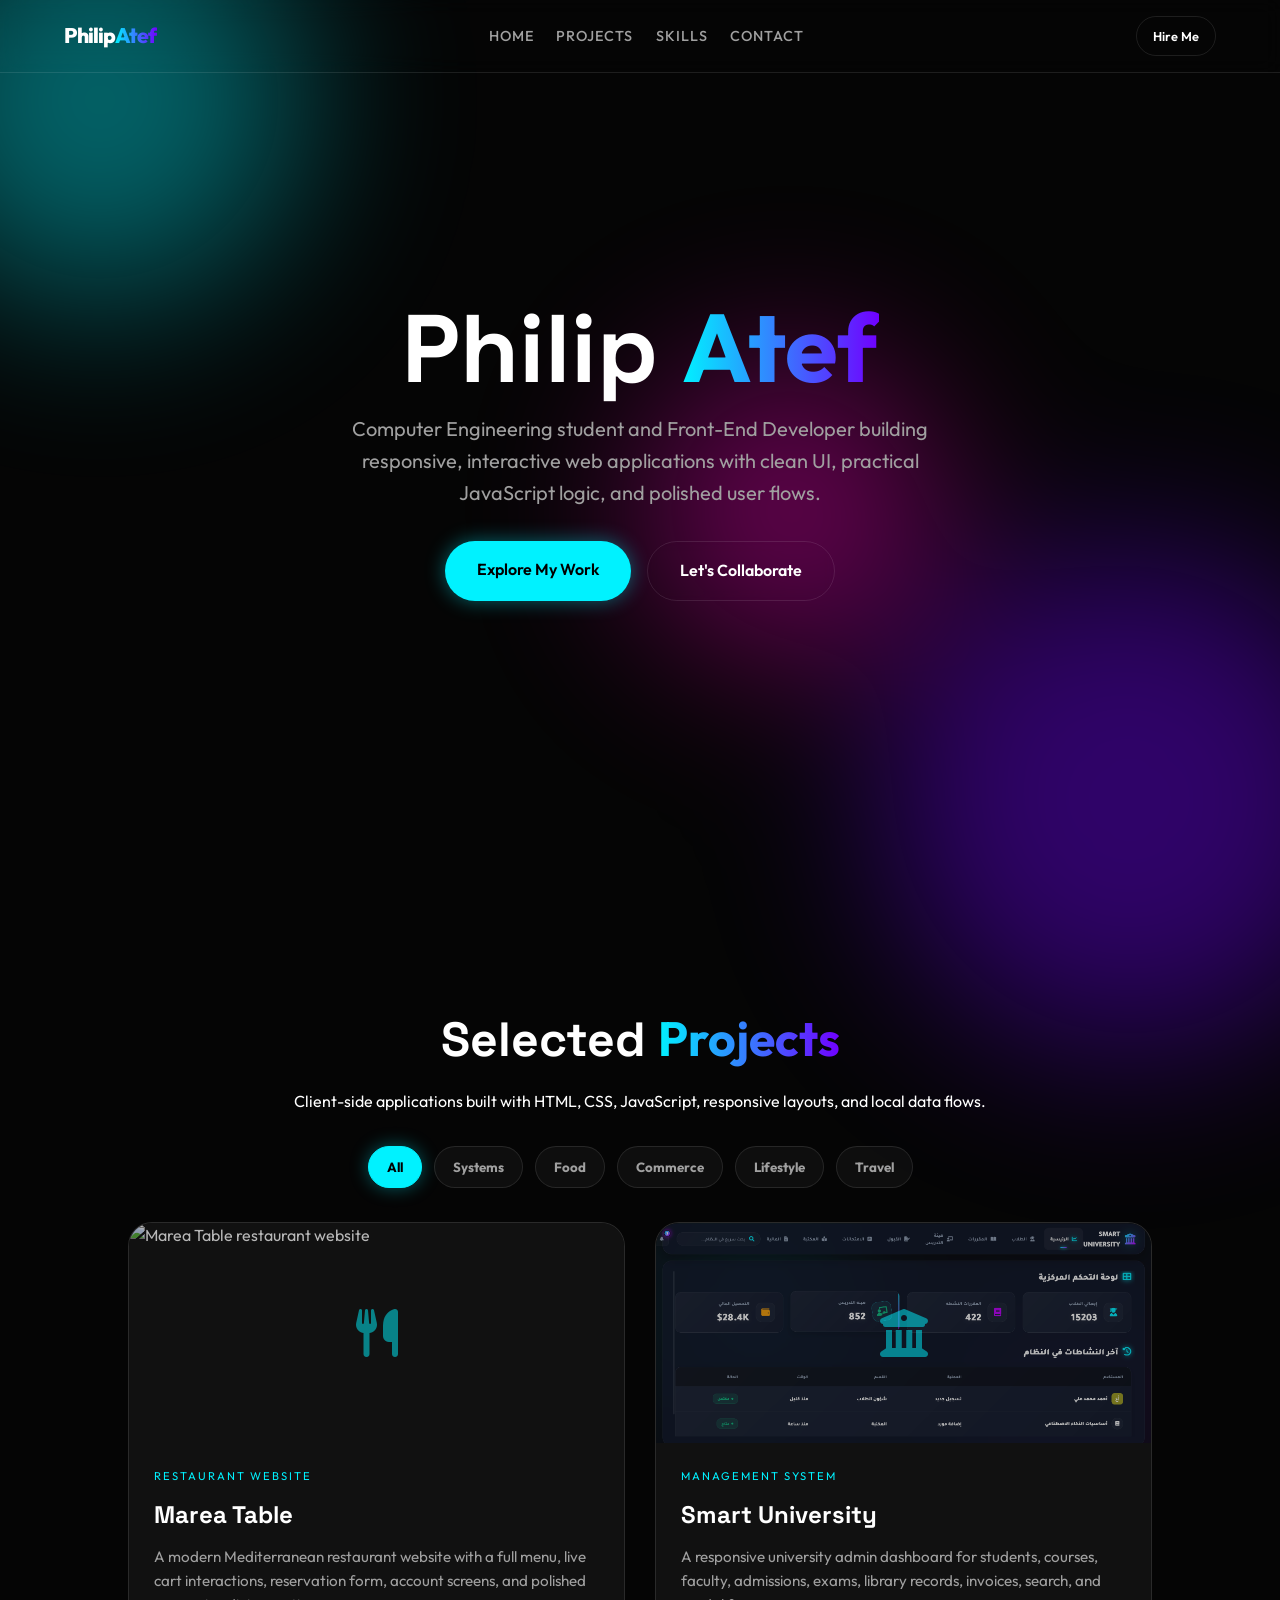
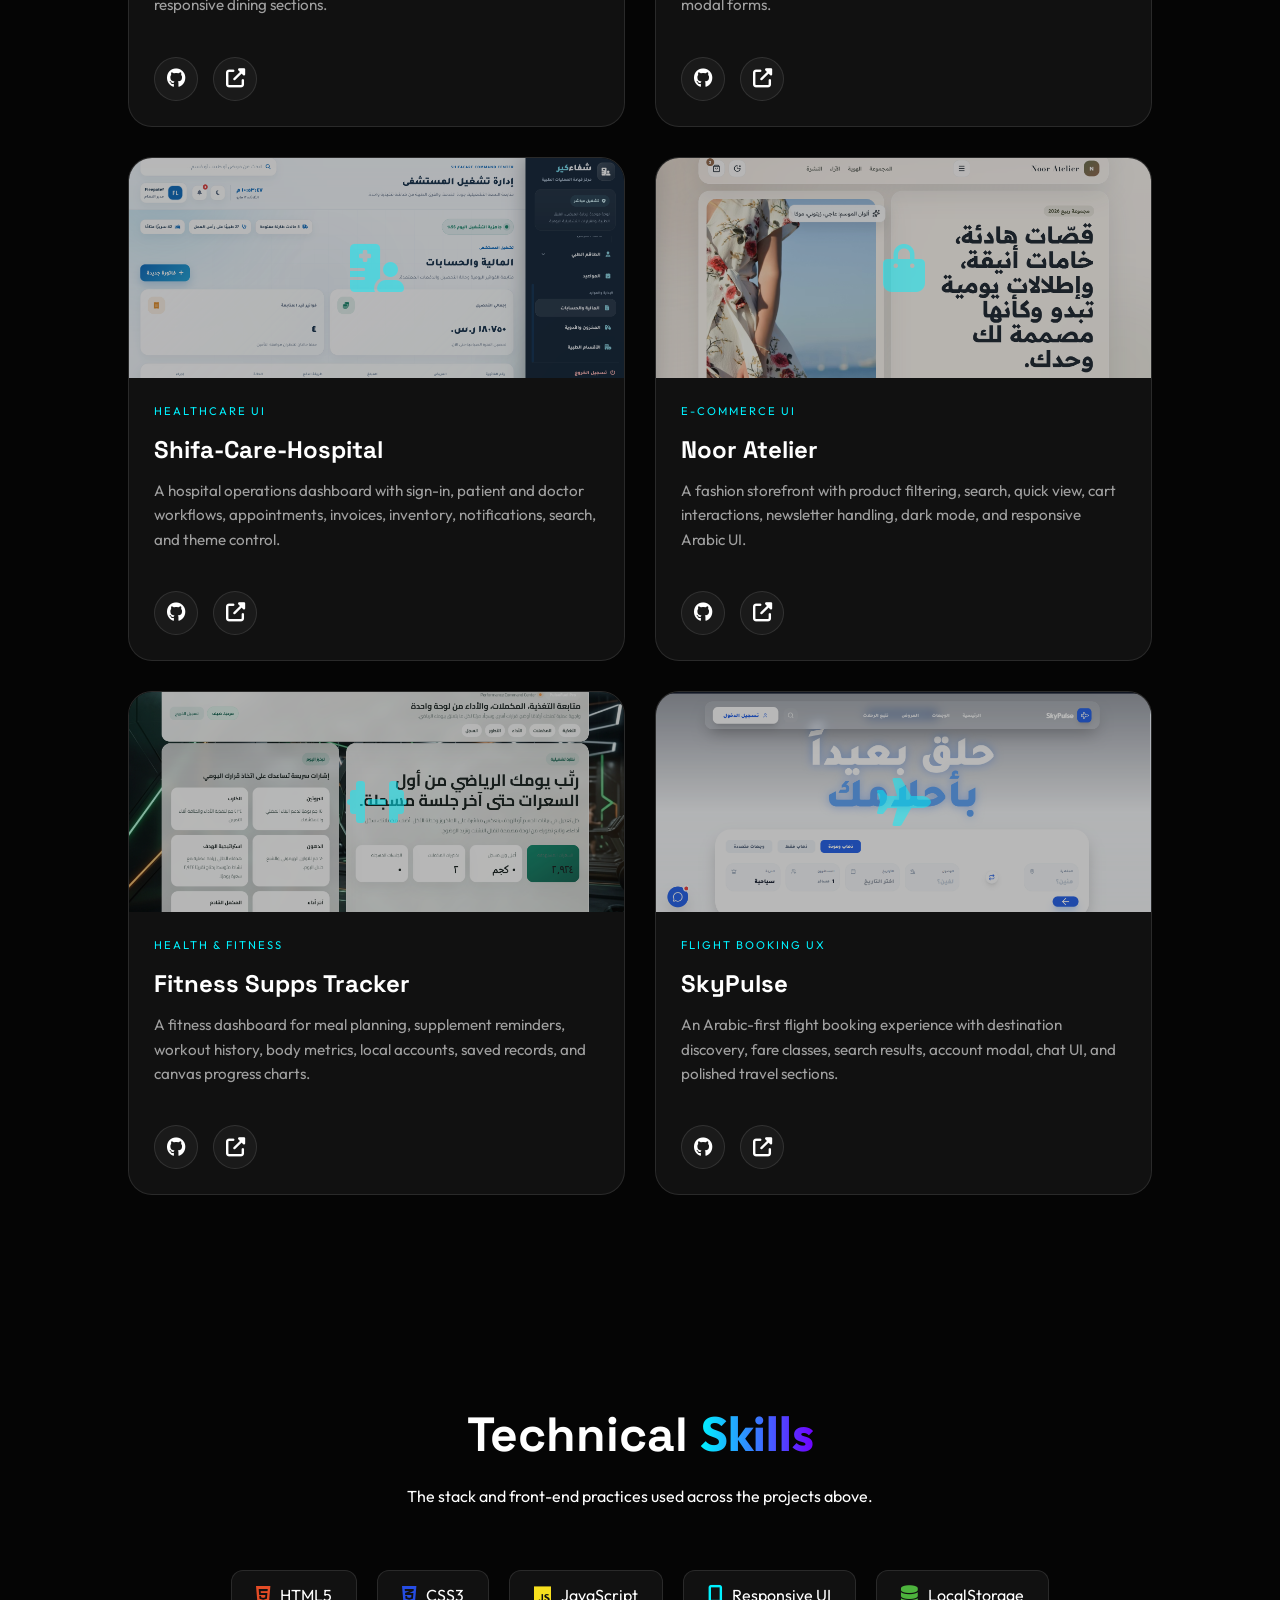
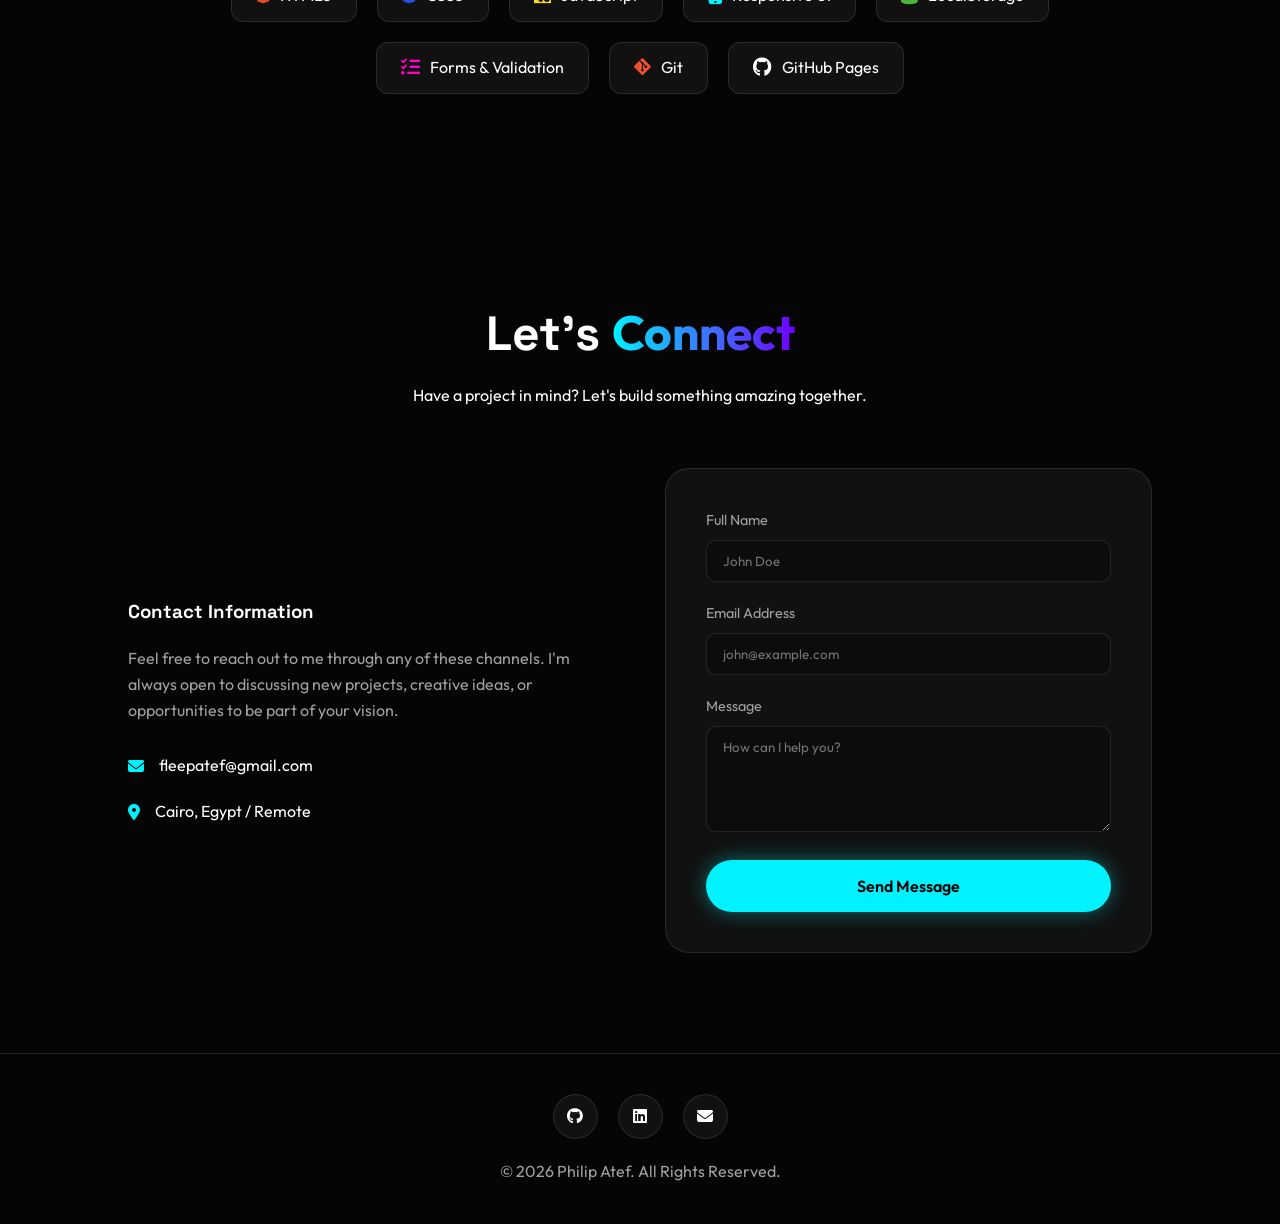
==== commit 49724f0f: "Revert "Replace portfolio with restaurant website" This reverts commit 15fbd30dbb364d92a5881b1de390b" ====
--- a/index.html
+++ b/index.html
@@ -59,27 +59,28 @@
             <div class="project-filters" data-reveal aria-label="Filter projects">
                 <button class="filter-btn active" type="button" data-filter="all">All</button>
                 <button class="filter-btn" type="button" data-filter="systems">Systems</button>
+                <button class="filter-btn" type="button" data-filter="food">Food</button>
                 <button class="filter-btn" type="button" data-filter="commerce">Commerce</button>
                 <button class="filter-btn" type="button" data-filter="lifestyle">Lifestyle</button>
                 <button class="filter-btn" type="button" data-filter="travel">Travel</button>
             </div>
 
             <div class="projects-grid">
-                <!-- Project 1: studyos -->
-                <div class="project-card" data-category="systems" data-reveal>
-                    <div class="project-img">
-                        <img src="imag/Screenshot 2026-05-17 012915.png" alt="studyos">
-                        <i class="fas fa-graduation-cap"></i>
-                    </div>
-                    <div class="project-info">
-                        <span class="project-tag">Education & Collaboration</span>
-                        <h3>StudyOS</h3>
-                        <p>An Arabic-first study workspace with a live daily planner, dashboard tasks, focus timer,
-                            resources, student records, and localStorage-backed progress tracking.</p>
-                        <div class="project-footer">
-                            <div class="project-links">
-                                <a href="https://github.com/fleepatef42-sudo/studyos" aria-label="StudyOS GitHub repository" title="GitHub repository"><i class="fab fa-github"></i></a>
-                                <a href="https://fleepatef42-sudo.github.io/studyos/" aria-label="StudyOS live site" title="live site"><i
+                <!-- Project 1: Restaurant -->
+                <div class="project-card" data-category="food" data-reveal>
+                    <div class="project-img">
+                        <img src="https://images.unsplash.com/photo-1555939594-58d7cb561ad1?auto=format&fit=crop&w=1200&q=80" alt="Marea Table restaurant website">
+                        <i class="fas fa-utensils"></i>
+                    </div>
+                    <div class="project-info">
+                        <span class="project-tag">Restaurant Website</span>
+                        <h3>Marea Table</h3>
+                        <p>A modern Mediterranean restaurant website with a full menu, live cart interactions,
+                            reservation form, account screens, and polished responsive dining sections.</p>
+                        <div class="project-footer">
+                            <div class="project-links">
+                                <a href="https://github.com/fleepatef42-sudo/portfolio/tree/main/restaurant-page" aria-label="Marea Table source files" title="GitHub source"><i class="fab fa-github"></i></a>
+                                <a href="https://fleepatef42-sudo.github.io/portfolio/restaurant-page/" aria-label="Marea Table live site" title="live site"><i
                                         class="fas fa-external-link-alt"></i></a>
                             </div>
                         </div>
--- a/style.css
+++ b/style.css
@@ -0,0 +1,642 @@
+:root {
+    --primary: #00f2ff;
+    --secondary: #7000ff;
+    --accent: #ff00c8;
+    --bg: #050505;
+    --card-bg: rgba(255, 255, 255, 0.03);
+    --text: #ffffff;
+    --text-dim: #a0a0a0;
+    --glass: rgba(255, 255, 255, 0.05);
+    --glass-border: rgba(255, 255, 255, 0.1);
+}
+
+* {
+    margin: 0;
+    padding: 0;
+    box-sizing: border-box;
+    font-family: 'Outfit', sans-serif;
+    scroll-behavior: smooth;
+}
+
+body {
+    background-color: var(--bg);
+    color: var(--text);
+    overflow-x: hidden;
+    line-height: 1.6;
+}
+
+a {
+    color: inherit;
+}
+
+/* Custom Scrollbar */
+::-webkit-scrollbar {
+    width: 8px;
+}
+::-webkit-scrollbar-track {
+    background: var(--bg);
+}
+::-webkit-scrollbar-thumb {
+    background: var(--secondary);
+    border-radius: 10px;
+}
+
+/* Background Animation */
+.bg-blobs {
+    position: fixed;
+    top: 0;
+    left: 0;
+    width: 100%;
+    height: 100%;
+    z-index: -1;
+    filter: blur(80px);
+    opacity: 0.4;
+}
+
+.blob {
+    position: absolute;
+    border-radius: 50%;
+    filter: blur(40px);
+    animation: move 20s infinite alternate;
+}
+
+.blob-1 {
+    width: 400px;
+    height: 400px;
+    background: var(--primary);
+    top: -100px;
+    left: -100px;
+}
+
+.blob-2 {
+    width: 500px;
+    height: 500px;
+    background: var(--secondary);
+    bottom: -150px;
+    right: -100px;
+    animation-delay: -5s;
+}
+
+.blob-3 {
+    width: 300px;
+    height: 300px;
+    background: var(--accent);
+    top: 40%;
+    left: 50%;
+    animation-delay: -10s;
+}
+
+@keyframes move {
+    from { transform: translate(0, 0) scale(1); }
+    to { transform: translate(100px, 50px) scale(1.1); }
+}
+
+/* Typography */
+h1, h2, h3 {
+    font-family: 'Space Grotesk', sans-serif;
+    font-weight: 700;
+}
+
+.gradient-text {
+    background: linear-gradient(90deg, var(--primary), var(--secondary), var(--accent));
+    -webkit-background-clip: text;
+    -webkit-text-fill-color: transparent;
+    background-size: 200% auto;
+    animation: shine 5s linear infinite;
+}
+
+@keyframes shine {
+    to { background-position: 200% center; }
+}
+
+/* Navigation */
+nav {
+    position: fixed;
+    top: 0;
+    width: 100%;
+    padding: 1.5rem 5%;
+    display: flex;
+    justify-content: space-between;
+    align-items: center;
+    z-index: 1000;
+    backdrop-filter: blur(10px);
+    border-bottom: 1px solid var(--glass-border);
+}
+
+.logo {
+    font-size: 1.5rem;
+    font-weight: 800;
+    letter-spacing: -1px;
+}
+
+.nav-links {
+    display: flex;
+    gap: 2rem;
+    list-style: none;
+}
+
+.nav-links a {
+    text-decoration: none;
+    color: var(--text-dim);
+    font-weight: 500;
+    transition: 0.3s;
+    font-size: 0.9rem;
+    text-transform: uppercase;
+    letter-spacing: 1px;
+}
+
+.nav-links a:hover {
+    color: var(--primary);
+}
+
+/* Hero Section */
+.hero {
+    height: 100vh;
+    display: flex;
+    flex-direction: column;
+    justify-content: center;
+    align-items: center;
+    text-align: center;
+    padding: 0 10%;
+}
+
+.hero h1 {
+    font-size: clamp(3rem, 8vw, 6rem);
+    margin-bottom: 1rem;
+    line-height: 1;
+}
+
+.hero p {
+    font-size: clamp(1rem, 2vw, 1.25rem);
+    color: var(--text-dim);
+    max-width: 600px;
+    margin-bottom: 2rem;
+}
+
+.cta-buttons {
+    display: flex;
+    gap: 1rem;
+    flex-wrap: wrap;
+    justify-content: center;
+}
+
+.btn {
+    padding: 1rem 2rem;
+    border-radius: 50px;
+    text-decoration: none;
+    font-weight: 600;
+    transition: 0.3s;
+    cursor: pointer;
+    border: none;
+    font-size: 1rem;
+    text-align: center;
+}
+
+.btn-primary {
+    background: var(--primary);
+    color: #000;
+    box-shadow: 0 0 20px rgba(0, 242, 255, 0.4);
+}
+
+.btn-primary:hover {
+    transform: translateY(-3px);
+    box-shadow: 0 0 30px rgba(0, 242, 255, 0.6);
+}
+
+.btn-outline {
+    background: transparent;
+    border: 1px solid var(--glass-border);
+    color: var(--text);
+    backdrop-filter: blur(5px);
+}
+
+.btn-outline:hover {
+    background: var(--glass);
+    border-color: var(--primary);
+}
+
+/* Projects Section */
+section {
+    padding: 100px 10%;
+    max-width: 1680px;
+    margin-inline: auto;
+}
+
+.section-header {
+    margin-bottom: 60px;
+    text-align: center;
+}
+
+.section-header h2 {
+    font-size: 3rem;
+    margin-bottom: 10px;
+}
+
+.projects-grid {
+    display: grid;
+    grid-template-columns: repeat(auto-fit, minmax(min(100%, 350px), 1fr));
+    gap: 30px;
+}
+
+.project-filters {
+    display: flex;
+    flex-wrap: wrap;
+    justify-content: center;
+    gap: 12px;
+    margin: -28px auto 34px;
+}
+
+.filter-btn {
+    min-height: 42px;
+    padding: 0 18px;
+    border-radius: 999px;
+    border: 1px solid var(--glass-border);
+    background: rgba(255, 255, 255, 0.04);
+    color: var(--text-dim);
+    font-weight: 700;
+    cursor: pointer;
+    transition: 0.25s ease;
+}
+
+.filter-btn:hover,
+.filter-btn.active {
+    color: #000;
+    background: var(--primary);
+    border-color: var(--primary);
+    box-shadow: 0 0 18px rgba(0, 242, 255, 0.35);
+}
+
+.project-card.is-hidden {
+    display: none;
+}
+
+.project-card {
+    background: var(--glass);
+    border: 1px solid var(--glass-border);
+    border-radius: 24px;
+    overflow: hidden;
+    transition: 0.5s cubic-bezier(0.175, 0.885, 0.32, 1.275);
+    position: relative;
+}
+
+.project-card:hover {
+    transform: translateY(-10px);
+    border-color: var(--primary);
+    box-shadow: 0 20px 40px rgba(0,0,0,0.4);
+}
+
+.project-img {
+    width: 100%;
+    height: 220px;
+    background: #111;
+    position: relative;
+    overflow: hidden;
+    display: flex;
+    align-items: center;
+    justify-content: center;
+}
+
+.project-img img {
+    width: 100%;
+    height: 100%;
+    object-fit: cover;
+    transition: 0.5s;
+    opacity: 0.7;
+}
+
+.project-card:hover .project-img img {
+    transform: scale(1.1);
+    opacity: 1;
+}
+
+.project-img i {
+    position: absolute;
+    font-size: 3rem;
+    color: var(--primary);
+    z-index: 1;
+    opacity: 0.5;
+    transition: 0.5s;
+}
+
+.project-card:hover .project-img i {
+    opacity: 0;
+    transform: scale(1.5);
+}
+
+
+
+.project-info {
+    padding: 25px;
+}
+
+.project-tag {
+    font-size: 0.7rem;
+    text-transform: uppercase;
+    letter-spacing: 2px;
+    color: var(--primary);
+    margin-bottom: 10px;
+    display: block;
+}
+
+.project-info h3 {
+    font-size: 1.5rem;
+    margin-bottom: 10px;
+}
+
+.project-info p {
+    color: var(--text-dim);
+    font-size: 0.95rem;
+    margin-bottom: 20px;
+    min-height: 92px;
+}
+
+.project-footer {
+    display: flex;
+    justify-content: space-between;
+    align-items: center;
+}
+
+.project-links {
+    display: flex;
+    gap: 15px;
+}
+
+.project-links a {
+    width: 44px;
+    height: 44px;
+    display: inline-flex;
+    align-items: center;
+    justify-content: center;
+    border: 1px solid var(--glass-border);
+    border-radius: 50%;
+    background: rgba(255, 255, 255, 0.04);
+    color: var(--text);
+    font-size: 1.2rem;
+    transition: 0.3s;
+    text-decoration: none;
+}
+
+.project-links a:hover {
+    color: var(--primary);
+    border-color: var(--primary);
+    transform: translateY(-2px);
+}
+
+/* Skills Section */
+.skills-container {
+    display: flex;
+    flex-wrap: wrap;
+    justify-content: center;
+    gap: 20px;
+}
+
+.skill-badge {
+    padding: 12px 24px;
+    background: var(--glass);
+    border: 1px solid var(--glass-border);
+    border-radius: 12px;
+    display: flex;
+    align-items: center;
+    gap: 10px;
+    transition: 0.3s;
+    min-height: 52px;
+}
+
+.skill-badge:hover {
+    background: var(--primary);
+    color: #000;
+    border-color: var(--primary);
+    transform: scale(1.05);
+}
+
+.skill-badge i {
+    font-size: 1.2rem;
+}
+
+/* Contact Section */
+.contact-content {
+    display: grid;
+    grid-template-columns: 1fr 1fr;
+    gap: 50px;
+    align-items: center;
+}
+
+.contact-form {
+    background: var(--glass);
+    padding: 40px;
+    border-radius: 24px;
+    border: 1px solid var(--glass-border);
+}
+
+.form-group {
+    margin-bottom: 20px;
+}
+
+.form-group label {
+    display: block;
+    margin-bottom: 8px;
+    color: var(--text-dim);
+    font-size: 0.9rem;
+}
+
+.form-group input, .form-group textarea {
+    width: 100%;
+    padding: 12px 16px;
+    background: rgba(0,0,0,0.3);
+    border: 1px solid var(--glass-border);
+    border-radius: 10px;
+    color: #fff;
+    outline: none;
+    transition: 0.3s;
+}
+
+.form-group input:focus, .form-group textarea:focus {
+    border-color: var(--primary);
+    box-shadow: 0 0 10px rgba(0, 242, 255, 0.2);
+}
+
+/* Footer */
+footer {
+    padding: 40px 10%;
+    border-top: 1px solid var(--glass-border);
+    text-align: center;
+    color: var(--text-dim);
+}
+
+.social-icons {
+    display: flex;
+    justify-content: center;
+    gap: 20px;
+    margin-bottom: 20px;
+}
+
+.social-icons a {
+    width: 45px;
+    height: 45px;
+    border-radius: 50%;
+    background: var(--glass);
+    display: flex;
+    align-items: center;
+    justify-content: center;
+    color: var(--text);
+    text-decoration: none;
+    transition: 0.3s;
+    border: 1px solid var(--glass-border);
+}
+
+.social-icons a:hover {
+    background: var(--primary);
+    color: #000;
+    transform: translateY(-5px);
+}
+
+/* Responsive */
+@media (max-width: 768px) {
+    nav {
+        padding: 1rem 6%;
+    }
+
+    .nav-links {
+        display: none;
+    }
+
+    .hero {
+        min-height: 100vh;
+        height: auto;
+        padding: 120px 6% 70px;
+    }
+
+    .hero h1 {
+        font-size: clamp(3rem, 16vw, 4.5rem);
+    }
+
+    .hero p {
+        max-width: 100%;
+    }
+
+    section {
+        padding: 80px 6%;
+    }
+
+    .section-header {
+        margin-bottom: 40px;
+    }
+
+    .section-header h2 {
+        font-size: clamp(2rem, 10vw, 3rem);
+    }
+
+    .project-img {
+        height: 190px;
+    }
+
+    .project-info p {
+        min-height: auto;
+    }
+
+    .contact-content {
+        grid-template-columns: 1fr;
+    }
+
+    .contact-form {
+        padding: 28px;
+    }
+}
+
+@media (min-width: 1440px) {
+    .hero p {
+        max-width: 720px;
+    }
+
+    .projects-grid {
+        grid-template-columns: repeat(3, minmax(0, 1fr));
+    }
+}
+
+/* Compact fixed header across small, large, and XL screens */
+@media (max-width: 640px) {
+    nav {
+        padding: 0.7rem 5%;
+    }
+
+    .logo {
+        font-size: 1.08rem;
+    }
+
+    nav .btn {
+        min-height: 36px;
+    }
+}
+
+@media (min-width: 1024px) and (max-width: 1439px) {
+    nav {
+        padding: 1rem 5%;
+    }
+
+    .logo {
+        font-size: 1.32rem;
+    }
+
+    .nav-links {
+        gap: 1.4rem;
+    }
+
+    nav .btn {
+        padding: 0.55rem 1rem !important;
+    }
+}
+
+@media (min-width: 1440px) {
+    nav {
+        padding: 1.05rem 6%;
+    }
+
+    .logo {
+        font-size: 1.38rem;
+    }
+}
+
+@media (max-width: 460px) {
+    .logo {
+        font-size: 1.2rem;
+    }
+
+    nav .btn {
+        padding: 0.55rem 0.9rem !important;
+        font-size: 0.75rem !important;
+    }
+
+    .cta-buttons {
+        width: 100%;
+    }
+
+    .cta-buttons .btn {
+        flex: 1 1 100%;
+        padding: 0.9rem 1rem;
+    }
+
+    .project-info {
+        padding: 20px;
+    }
+
+    .skills-container {
+        gap: 12px;
+    }
+
+    .skill-badge {
+        width: 100%;
+        justify-content: center;
+    }
+}
+
+/* Animations */
+[data-reveal] {
+    opacity: 0;
+    transform: translateY(30px);
+    transition: 1s all ease;
+}
+
+[data-reveal].active {
+    opacity: 1;
+    transform: translateY(0);
+}
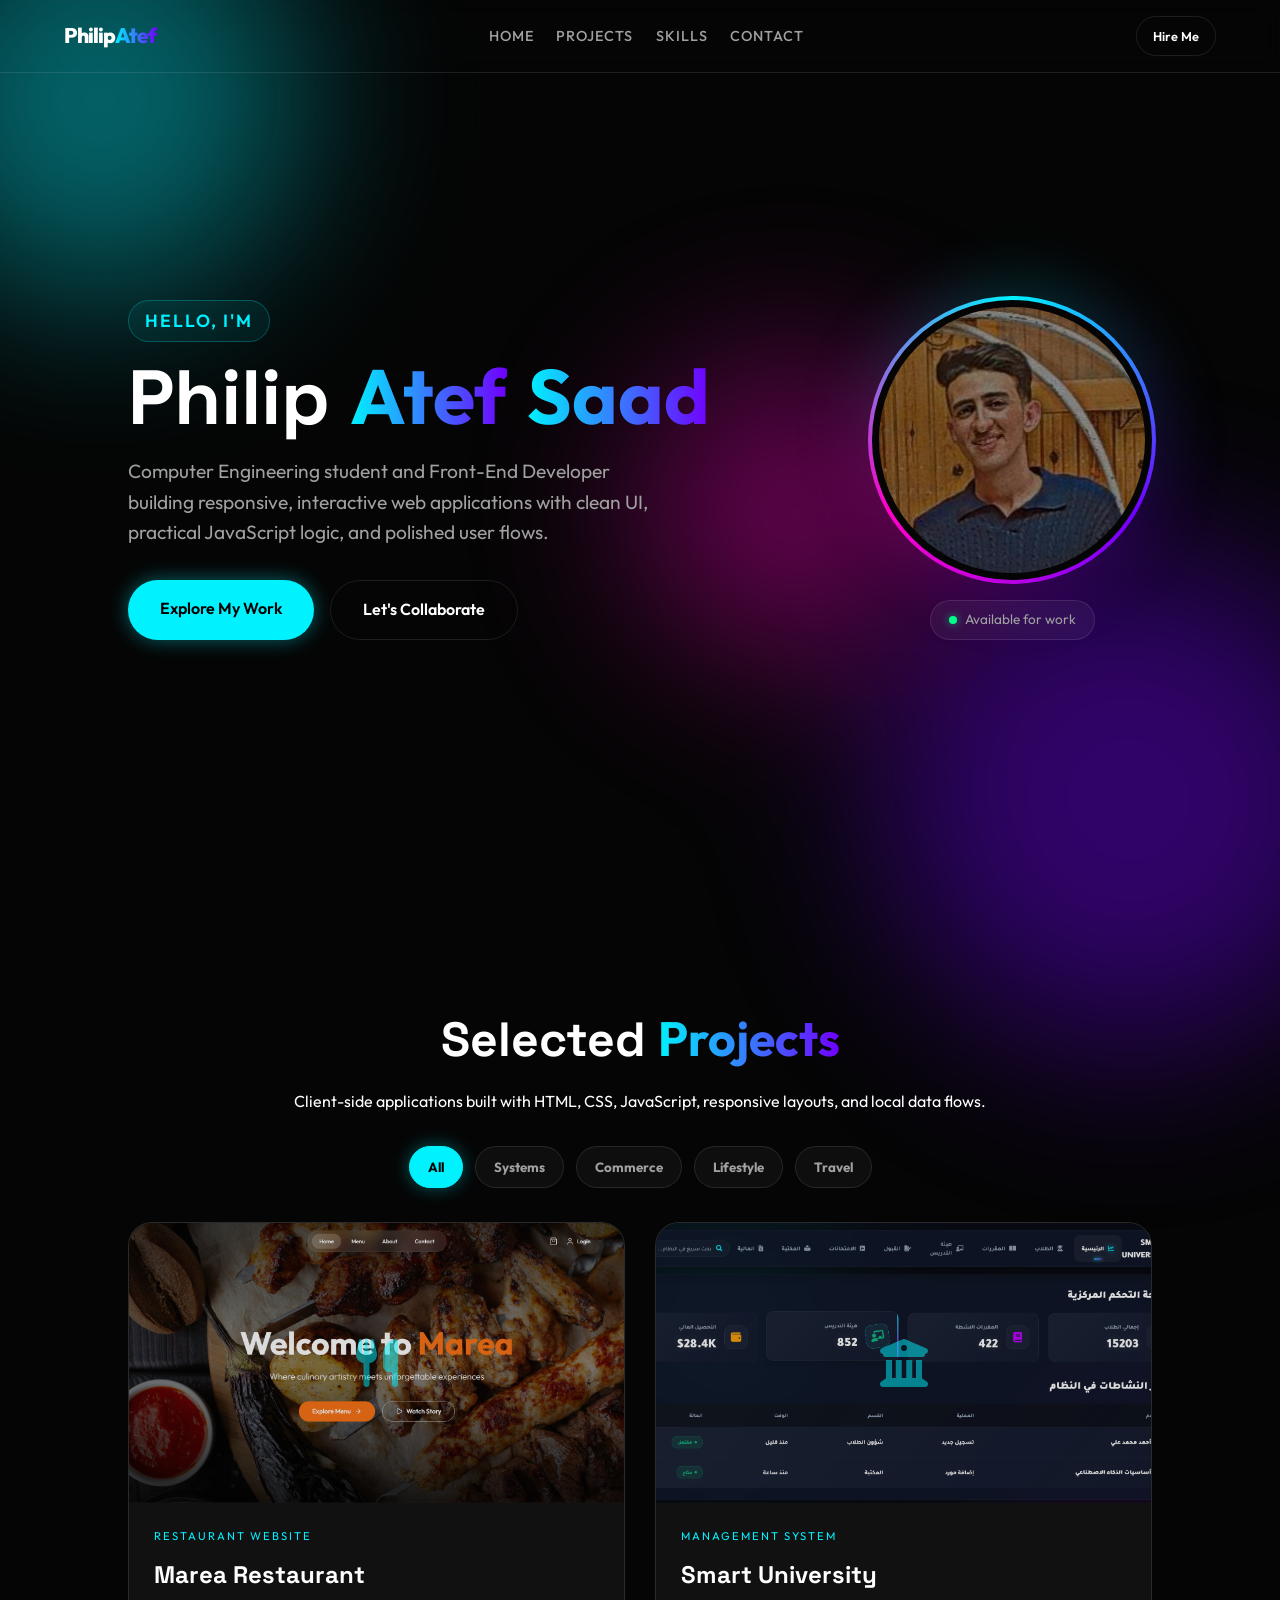
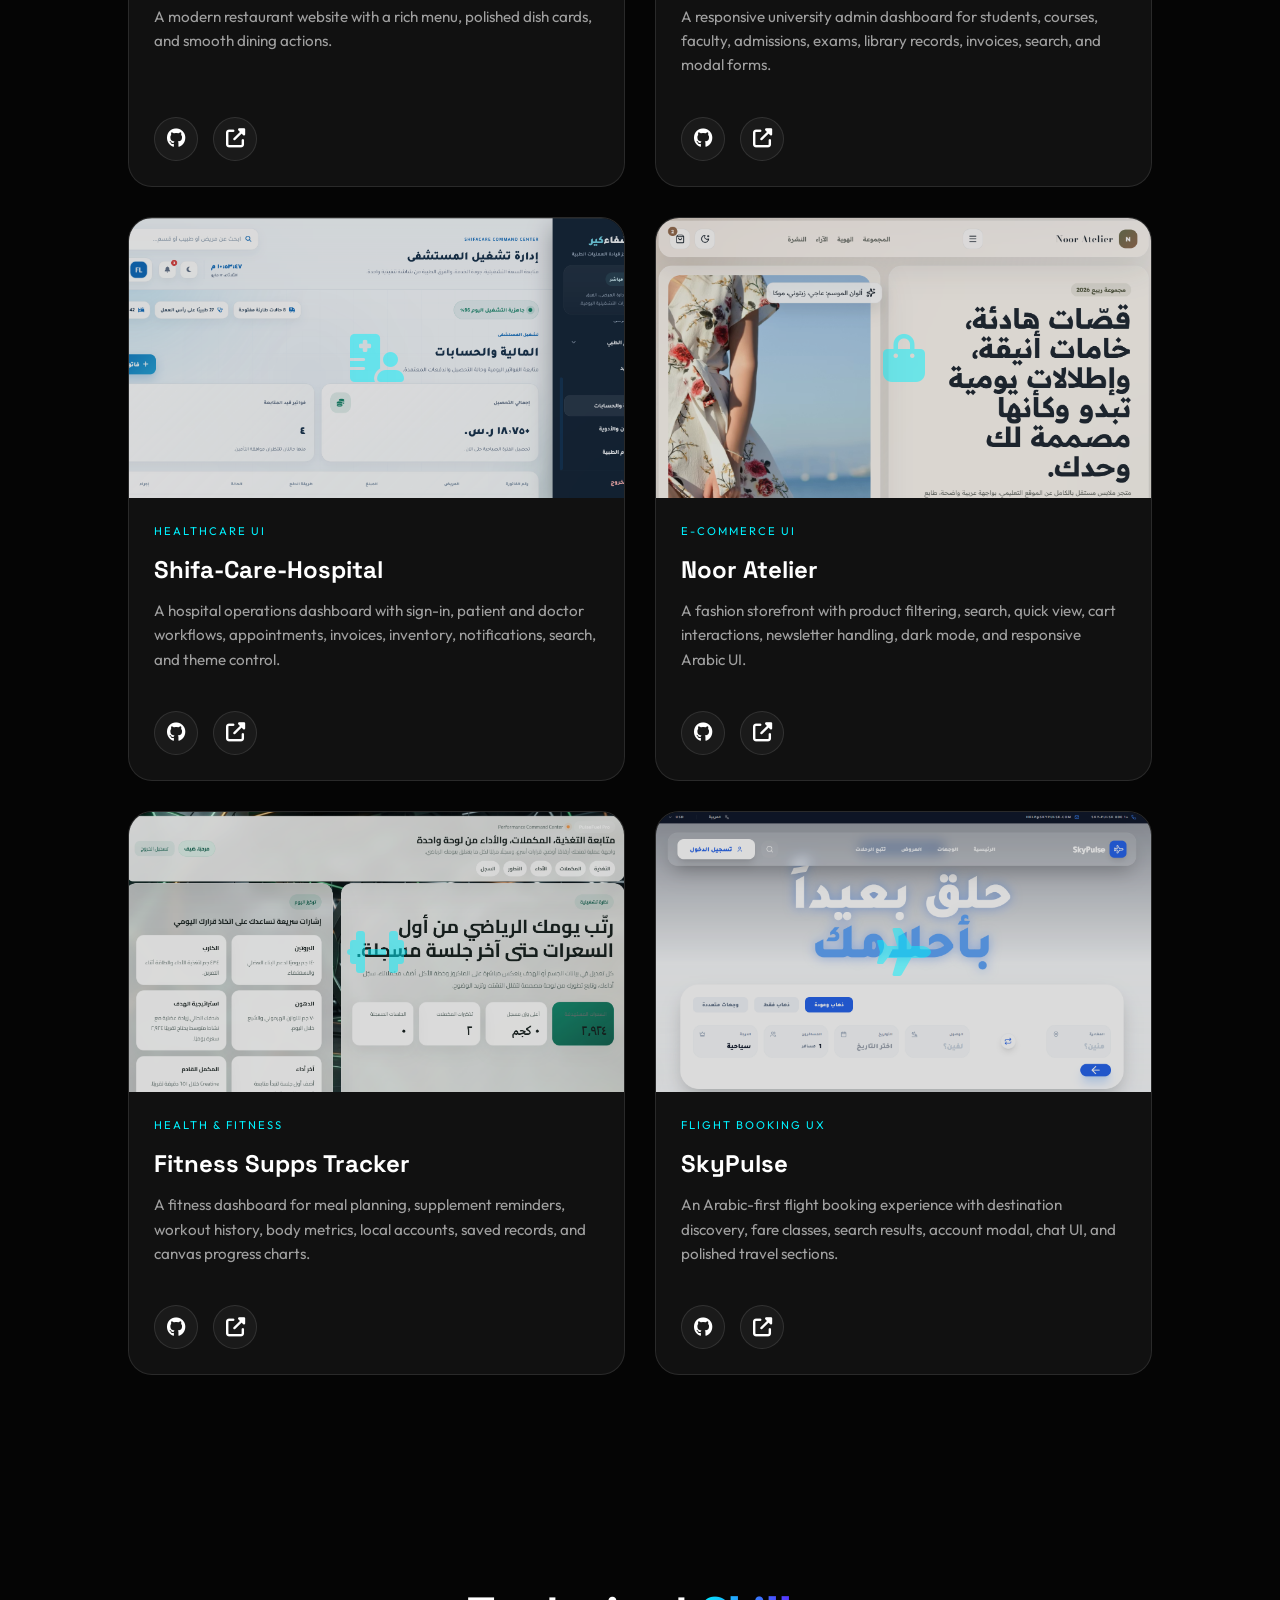
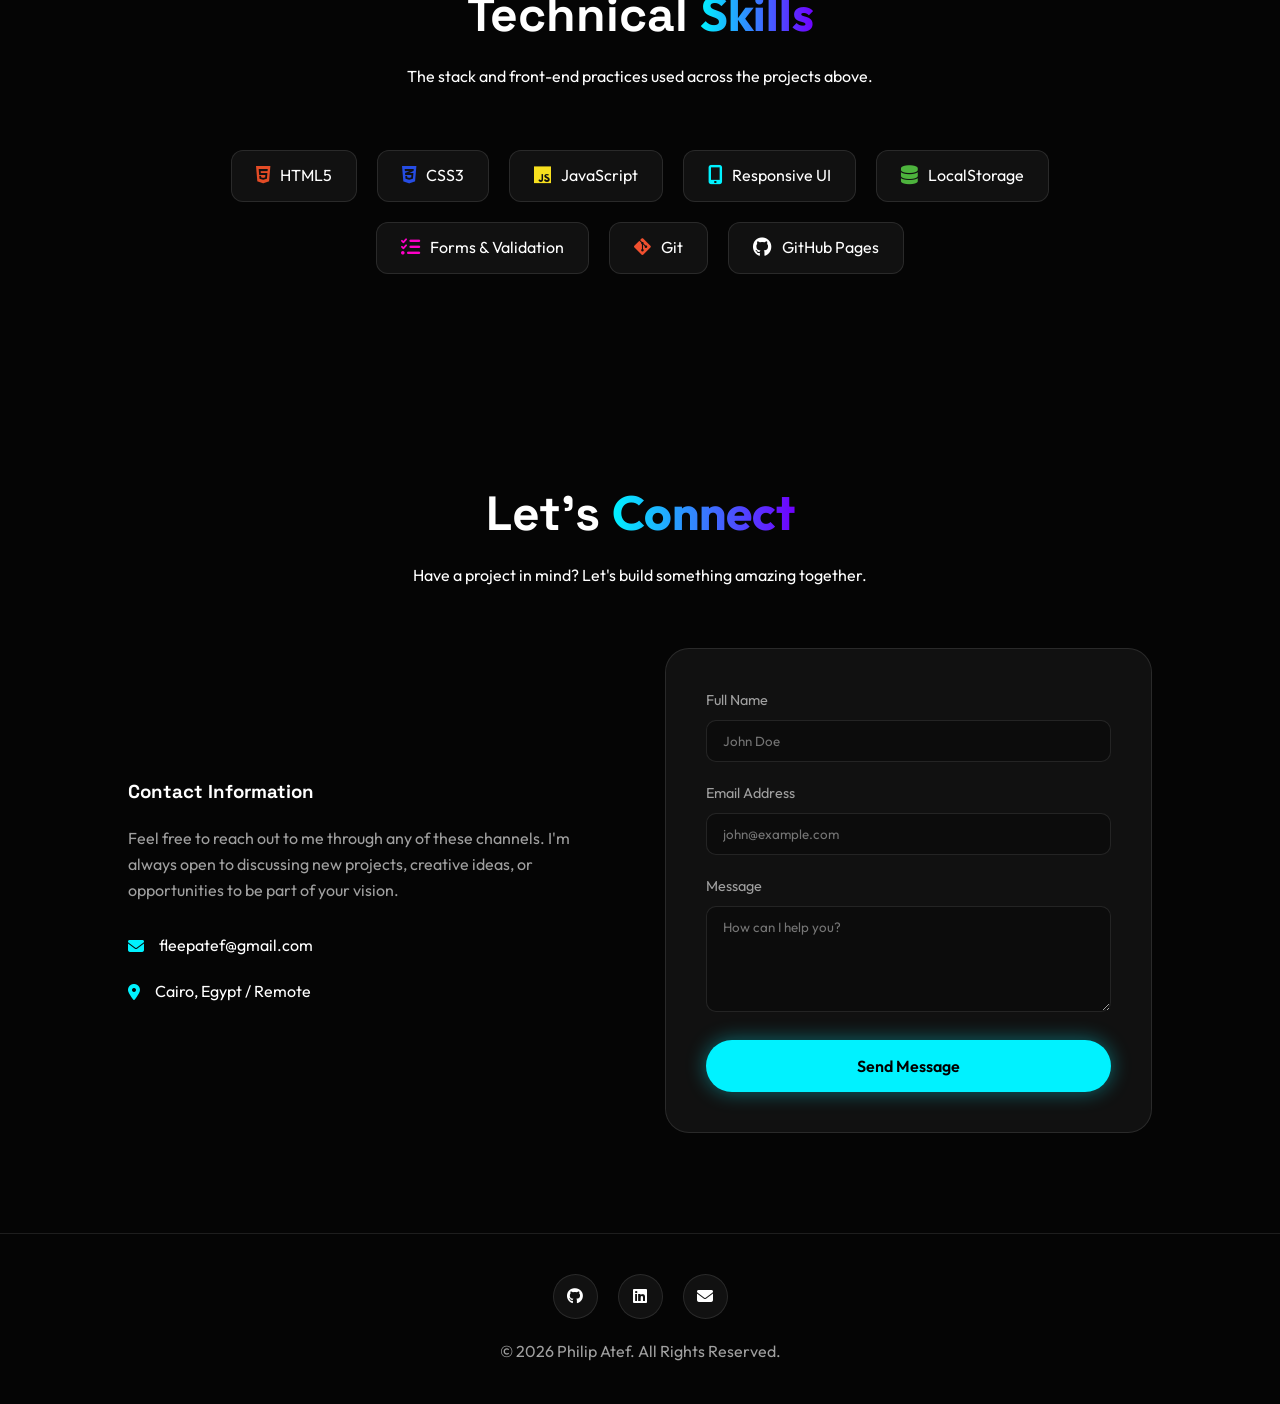
==== commit ae631d09: "Add files via upload" ====
--- a/index.html
+++ b/index.html
@@ -1,277 +1,290 @@
-﻿<!DOCTYPE html>
-<html lang="en">
-
-<head>
-    <meta charset="UTF-8">
-    <meta name="viewport" content="width=device-width, initial-scale=1.0">
-    <title>Philip Atef | Front-End Developer</title>
-    <!-- Fonts -->
-    <link rel="preconnect" href="https://fonts.googleapis.com">
-    <link rel="preconnect" href="https://fonts.gstatic.com" crossorigin>
-    <link
-        href="https://fonts.googleapis.com/css2?family=Outfit:wght@300;400;600;800&family=Space+Grotesk:wght@300;500;700&display=swap"
-        rel="stylesheet">
-    <!-- Icons -->
-    <link rel="stylesheet" href="https://cdnjs.cloudflare.com/ajax/libs/font-awesome/6.4.0/css/all.min.css">
-    <!-- Styles -->
-    <link rel="stylesheet" href="style.css">
-</head>
-
-<body>
-
-    <div class="bg-blobs">
-        <div class="blob blob-1"></div>
-        <div class="blob blob-2"></div>
-        <div class="blob blob-3"></div>
-    </div>
-
-    <nav>
-        <div class="logo">Philip<span class="gradient-text">Atef</span></div>
-        <ul class="nav-links">
-            <li><a href="#home">Home</a></li>
-            <li><a href="#projects">Projects</a></li>
-            <li><a href="#skills">Skills</a></li>
-            <li><a href="#contact">Contact</a></li>
-        </ul>
-        <a href="#contact" class="btn btn-outline" style="padding: 0.6rem 1.2rem; font-size: 0.8rem;">Hire Me</a>
-    </nav>
-
-    <main>
-        <!-- Hero Section -->
-        <section class="hero" id="home">
-            <h1 data-reveal>Philip <span class="gradient-text">Atef</span></h1>
-            <p data-reveal>Computer Engineering student and Front-End Developer building responsive, interactive web
-                applications with clean UI, practical JavaScript logic, and polished user flows.</p>
-            <div class="cta-buttons" data-reveal>
-                <a href="#projects" class="btn btn-primary">Explore My Work</a>
-                <a href="#contact" class="btn btn-outline">Let's Collaborate</a>
-            </div>
-        </section>
-
-        <!-- Projects Section -->
-        <section id="projects">
-            <div class="section-header">
-                <h2 data-reveal>Selected <span class="gradient-text">Projects</span></h2>
-                <p data-reveal>Client-side applications built with HTML, CSS, JavaScript, responsive layouts, and local
-                    data flows.</p>
-            </div>
-
-            <div class="project-filters" data-reveal aria-label="Filter projects">
-                <button class="filter-btn active" type="button" data-filter="all">All</button>
-                <button class="filter-btn" type="button" data-filter="systems">Systems</button>
-                <button class="filter-btn" type="button" data-filter="food">Food</button>
-                <button class="filter-btn" type="button" data-filter="commerce">Commerce</button>
-                <button class="filter-btn" type="button" data-filter="lifestyle">Lifestyle</button>
-                <button class="filter-btn" type="button" data-filter="travel">Travel</button>
-            </div>
-
-            <div class="projects-grid">
+<!DOCTYPE html>
+<html lang="en">
+
+<head>
+    <meta charset="UTF-8">
+    <meta name="viewport" content="width=device-width, initial-scale=1.0">
+    <title>Philip Atef | Front-End Developer</title>
+    <!-- Fonts -->
+    <link rel="preconnect" href="https://fonts.googleapis.com">
+    <link rel="preconnect" href="https://fonts.gstatic.com" crossorigin>
+    <link
+        href="https://fonts.googleapis.com/css2?family=Outfit:wght@300;400;600;800&family=Space+Grotesk:wght@300;500;700&display=swap"
+        rel="stylesheet">
+    <!-- Icons -->
+    <link rel="stylesheet" href="https://cdnjs.cloudflare.com/ajax/libs/font-awesome/6.4.0/css/all.min.css">
+    <!-- Styles -->
+    <link rel="stylesheet" href="style.css">
+</head>
+
+<body>
+
+    <div class="bg-blobs">
+        <div class="blob blob-1"></div>
+        <div class="blob blob-2"></div>
+        <div class="blob blob-3"></div>
+    </div>
+
+    <nav>
+        <div class="logo">Philip<span class="gradient-text">Atef</span></div>
+        <ul class="nav-links">
+            <li><a href="#home">Home</a></li>
+            <li><a href="#projects">Projects</a></li>
+            <li><a href="#skills">Skills</a></li>
+            <li><a href="#contact">Contact</a></li>
+        </ul>
+        <a href="#contact" class="btn btn-outline" style="padding: 0.6rem 1.2rem; font-size: 0.8rem;">Hire Me</a>
+    </nav>
+
+    <main>
+        <!-- Hero Section -->
+        <section class="hero" id="home">
+            <div class="hero-content">
+                <div class="hero-text">
+                    <span class="hero-greeting" data-reveal>Hello, I'm</span>
+                    <h1 data-reveal>Philip <span class="gradient-text">Atef</span> <span class="gradient-text">Saad</span></h1>
+                    <p data-reveal>Computer Engineering student and Front-End Developer building responsive, interactive web
+                        applications with clean UI, practical JavaScript logic, and polished user flows.</p>
+                    <div class="cta-buttons" data-reveal>
+                        <a href="#projects" class="btn btn-primary">Explore My Work</a>
+                        <a href="#contact" class="btn btn-outline">Let's Collaborate</a>
+                    </div>
+                </div>
+                <div class="hero-avatar" data-reveal>
+                    <div class="avatar-ring">
+                        <div class="avatar-glow"></div>
+                        <img src="imag/philip.jpg" alt="Philip Atef Saad - Front-End Developer">
+                    </div>
+                    <div class="avatar-status">
+                        <span class="status-dot"></span> Available for work
+                    </div>
+                </div>
+            </div>
+        </section>
+
+
+        <!-- Projects Section -->
+        <section id="projects">
+            <div class="section-header">
+                <h2 data-reveal>Selected <span class="gradient-text">Projects</span></h2>
+                <p data-reveal>Client-side applications built with HTML, CSS, JavaScript, responsive layouts, and local
+                    data flows.</p>
+            </div>
+
+            <div class="project-filters" data-reveal aria-label="Filter projects">
+                <button class="filter-btn active" type="button" data-filter="all">All</button>
+                <button class="filter-btn" type="button" data-filter="systems">Systems</button>
+                <button class="filter-btn" type="button" data-filter="commerce">Commerce</button>
+                <button class="filter-btn" type="button" data-filter="lifestyle">Lifestyle</button>
+                <button class="filter-btn" type="button" data-filter="travel">Travel</button>
+            </div>
+
+            <div class="projects-grid">
                 <!-- Project 1: Restaurant -->
-                <div class="project-card" data-category="food" data-reveal>
+                <div class="project-card" data-category="lifestyle" data-reveal>
                     <div class="project-img">
-                        <img src="https://images.unsplash.com/photo-1555939594-58d7cb561ad1?auto=format&fit=crop&w=1200&q=80" alt="Marea Table restaurant website">
+                        <img src="imag/Screenshot 2026-05-27 145510.png" alt="Marea restaurant website preview">
                         <i class="fas fa-utensils"></i>
                     </div>
                     <div class="project-info">
                         <span class="project-tag">Restaurant Website</span>
-                        <h3>Marea Table</h3>
-                        <p>A modern Mediterranean restaurant website with a full menu, live cart interactions,
-                            reservation form, account screens, and polished responsive dining sections.</p>
+                        <h3>Marea Restaurant</h3>
+                        <p>A modern restaurant website with a rich menu, polished dish cards, and smooth dining actions.</p>
                         <div class="project-footer">
                             <div class="project-links">
-                                <a href="https://github.com/fleepatef42-sudo/portfolio/tree/main/restaurant-page" aria-label="Marea Table source files" title="GitHub source"><i class="fab fa-github"></i></a>
-                                <a href="https://fleepatef42-sudo.github.io/portfolio/restaurant-page/" aria-label="Marea Table live site" title="live site"><i
+                                <a href="https://github.com/fleepatef42-sudo/restaurant-Merea" aria-label="restaurant-Merea GitHub repository" title="GitHub repository"><i class="fab fa-github"></i></a>
+                                <a href="https://fleepatef42-sudo.github.io/restaurant-Merea/" aria-label="restaurant-Merea live site" title="live site"><i
                                         class="fas fa-external-link-alt"></i></a>
                             </div>
                         </div>
-                    </div>
-                </div>
-
-                <!-- Project 2: University -->
-                <div class="project-card" data-category="systems" data-reveal>
-                    <div class="project-img">
-                        <img src="imag/Screenshot 2026-05-12 222312.png" alt="EduTrack">
-                        <i class="fas fa-university"></i>
-                    </div>
-                    <div class="project-info">
-                        <span class="project-tag">Management System</span>
-                        <h3>Smart University</h3>
-                        <p>A responsive university admin dashboard for students, courses, faculty, admissions, exams,
-                            library records, invoices, search, and modal forms.</p>
-                        <div class="project-footer">
-                            <div class="project-links">
-                                <a href="https://github.com/fleepatef42-sudo/-SMART-UNIVERSITY-" aria-label="Smart University GitHub repository" title="GitHub repository"><i
-                                        class="fab fa-github"></i></a>
-                                <a href="https://fleepatef42-sudo.github.io/-SMART-UNIVERSITY-/" aria-label="Smart University live site" title="live site"><i
-                                        class="fas fa-external-link-alt"></i></a>
-                            </div>
-                        </div>
-                    </div>
-                </div>
-
-                <!-- Project 3: Hospital -->
-                <div class="project-card" data-category="systems" data-reveal>
-                    <div class="project-img">
-                        <img src="imag/Screenshot 2026-05-12 225419.png" alt="MedCare">
-                        <i class="fas fa-hospital-user"></i>
-                    </div>
-                    <div class="project-info">
-                        <span class="project-tag">Healthcare UI</span>
-                        <h3>Shifa-Care-Hospital</h3>
-                        <p>A hospital operations dashboard with sign-in, patient and doctor workflows,
-                            appointments, invoices, inventory, notifications, search, and theme control.</p>
-                        <div class="project-footer">
-                            <div class="project-links">
-                                <a href="https://github.com/fleepatef42-sudo/Shifa-Care-Hospital" aria-label="Shifa Care Hospital GitHub repository" title="GitHub repository"><i
-                                        class="fab fa-github"></i></a>
-                                <a href="https://fleepatef42-sudo.github.io/Shifa-Care-Hospital/" aria-label="Shifa Care Hospital live site" title="live site"><i
-                                        class="fas fa-external-link-alt"></i></a>
-                            </div>
-                        </div>
-                    </div>
-                </div>
-
-                <!-- Project 4: E-commerce -->
-                <div class="project-card" data-category="commerce" data-reveal>
-                    <div class="project-img">
-                        <img src="imag/Screenshot 2026-05-12 230504.png" alt="Fashion Hub">
-                        <i class="fas fa-shopping-bag"></i>
-                    </div>
-                    <div class="project-info">
-                        <span class="project-tag">E-commerce UI</span>
-                        <h3>Noor Atelier</h3>
-                        <p>A fashion storefront with product filtering, search, quick view, cart interactions,
-                            newsletter handling, dark mode, and responsive Arabic UI.</p>
-                        <div class="project-footer">
-                            <div class="project-links">
-                                <a href="https://github.com/fleepatef42-sudo/fashion-store-Noor-Atelie" aria-label="Noor Atelier GitHub repository" title="GitHub repository"><i
-                                        class="fab fa-github"></i></a>
-                                <a href="https://fleepatef42-sudo.github.io/fashion-store-Noor-Atelie/" aria-label="Noor Atelier live site" title="live site"><i
-                                        class="fas fa-external-link-alt"></i></a>
-                            </div>
-                        </div>
-                    </div>
-                </div>
-
-                <!-- Project 5: Fitness -->
-                <div class="project-card" data-category="lifestyle" data-reveal>
-                    <div class="project-img">
-                        <img src="imag/Screenshot 2026-05-13 211054.png" alt="Fitness Tracker">
-                        <i class="fas fa-dumbbell"></i>
-                    </div>
-                    <div class="project-info">
-                        <span class="project-tag">Health & Fitness</span>
-                        <h3>Fitness Supps Tracker</h3>
-                        <p>A fitness dashboard for meal planning, supplement reminders, workout history, body metrics,
-                            local accounts, saved records, and canvas progress charts.</p>
-                        <div class="project-footer">
-                            <div class="project-links">
-                                <a href="https://github.com/fleepatef42-sudo/fitness-supps-tracker" aria-label="Fitness Supps Tracker GitHub repository" title="GitHub repository"><i
-                                        class="fab fa-github"></i></a>
-                                <a href="https://fleepatef42-sudo.github.io/fitness-supps-tracker/" aria-label="Fitness Supps Tracker live site" title="live site"><i
-                                        class="fas fa-external-link-alt"></i></a>
-                            </div>
-                        </div>
-                    </div>
-                </div>
-
-                <!-- Project 6: SkyPulse -->
-                <div class="project-card" data-category="travel" data-reveal>
-                    <div class="project-img">
-                        <img src="imag/Screenshot 2026-05-14 162622.png" alt="SkyPulse">
-                        <i class="fas fa-plane"></i>
-                    </div>
-                    <div class="project-info">
-                        <span class="project-tag">Flight Booking UX</span>
-                        <h3>SkyPulse</h3>
-                        <p>An Arabic-first flight booking experience with destination discovery, fare classes, search
-                            results, account modal, chat UI, and polished travel sections.</p>
-                        <div class="project-footer">
-                            <div class="project-links">
-                                <a href="https://github.com/fleepatef42-sudo/sky-pulse" aria-label="SkyPulse GitHub repository" title="GitHub repository"><i
-                                        class="fab fa-github"></i></a>
-                                <a href="https://fleepatef42-sudo.github.io/sky-pulse/" aria-label="SkyPulse live site" title="live site"><i
-                                        class="fas fa-external-link-alt"></i></a>
-                            </div>
-                        </div>
-                    </div>
-                </div>
-            </div>
-        </section>
-
-        <!-- Skills Section -->
-        <section id="skills">
-            <div class="section-header">
-                <h2 data-reveal>Technical <span class="gradient-text">Skills</span></h2>
-                <p data-reveal>The stack and front-end practices used across the projects above.</p>
-            </div>
-            <div class="skills-container" data-reveal>
-                <div class="skill-badge"><i class="fab fa-html5" style="color: #e34c26;"></i> HTML5</div>
-                <div class="skill-badge"><i class="fab fa-css3-alt" style="color: #264de4;"></i> CSS3</div>
-                <div class="skill-badge"><i class="fab fa-js" style="color: #f7df1e;"></i> JavaScript</div>
-                <div class="skill-badge"><i class="fas fa-mobile-alt" style="color: #00f2ff;"></i> Responsive UI</div>
-                <div class="skill-badge"><i class="fas fa-database" style="color: #4db33d;"></i> LocalStorage</div>
-                <div class="skill-badge"><i class="fas fa-list-check" style="color: #ff00c8;"></i> Forms & Validation</div>
-                <div class="skill-badge"><i class="fab fa-git-alt" style="color: #f1502f;"></i> Git</div>
-                <div class="skill-badge"><i class="fab fa-github" style="color: #ffffff;"></i> GitHub Pages</div>
-            </div>
-        </section>
-
-        <!-- Contact Section -->
-        <section id="contact">
-            <div class="section-header">
-                <h2 data-reveal>Let's <span class="gradient-text">Connect</span></h2>
-                <p data-reveal>Have a project in mind? Let's build something amazing together.</p>
-            </div>
-
-            <div class="contact-content">
-                <div class="contact-info" data-reveal>
-                    <h3 style="margin-bottom: 20px;">Contact Information</h3>
-                    <p style="margin-bottom: 30px; color: var(--text-dim);">Feel free to reach out to me through any of
-                        these channels. I'm always open to discussing new projects, creative ideas, or opportunities to
-                        be part of your vision.</p>
-                    <div style="display: flex; flex-direction: column; gap: 20px;">
-                        <div style="display: flex; gap: 15px; align-items: center;">
-                            <i class="fas fa-envelope" style="color: var(--primary);"></i>
-                            <span>fleepatef@gmail.com</span>
-                        </div>
-                        <div style="display: flex; gap: 15px; align-items: center;">
-                            <i class="fas fa-location-dot" style="color: var(--primary);"></i>
-                            <span>Cairo, Egypt / Remote</span>
-                        </div>
-                    </div>
-                </div>
-
-                <form class="contact-form" action="https://formspree.io/f/xvzlqrjn" method="POST">
-                    <div class="form-group">
-                        <label>Full Name</label>
-                        <input type="text" name="name" placeholder="John Doe" required>
-                    </div>
-                    <div class="form-group">
-                        <label>Email Address</label>
-                        <input type="email" name="email" placeholder="john@example.com" required>
-                    </div>
-                    <div class="form-group">
-                        <label>Message</label>
-                        <textarea name="message" rows="5" placeholder="How can I help you?" required></textarea>
-                    </div>
-                    <button type="submit" class="btn btn-primary" style="width: 100%;">Send Message</button>
-                </form>
-            </div>
-        </section>
-    </main>
-
-    <footer>
-        <div class="social-icons">
-            <a href="https://github.com/fleepatef42-sudo" aria-label="GitHub profile" title="GitHub"><i class="fab fa-github"></i></a>
-            <a href="https://www.linkedin.com/in/fleep-atef" aria-label="LinkedIn profile" title="LinkedIn"><i class="fab fa-linkedin"></i></a>
-            <a href="mailto:fleepatef@gmail.com" aria-label="Email Philip Atef" title="Email"><i class="fas fa-envelope"></i></a>
-        </div>
-        <p>&copy; 2026 Philip Atef. All Rights Reserved.</p>
-    </footer>
-
-    <!-- Scripts -->
-    <script src="script.js"></script>
-</body>
-
-</html>
+                    </div>
+                </div>
+
+                <!-- Project 2: University -->
+                <div class="project-card" data-category="systems" data-reveal>
+                    <div class="project-img">
+                        <img src="imag/Screenshot 2026-05-12 222312.png" alt="Smart University preview">
+                        <i class="fas fa-university"></i>
+                    </div>
+                    <div class="project-info">
+                        <span class="project-tag">Management System</span>
+                        <h3>Smart University</h3>
+                        <p>A responsive university admin dashboard for students, courses, faculty, admissions, exams,
+                            library records, invoices, search, and modal forms.</p>
+                        <div class="project-footer">
+                            <div class="project-links">
+                                <a href="https://github.com/fleepatef42-sudo/-SMART-UNIVERSITY-" aria-label="Smart University GitHub repository" title="GitHub repository"><i
+                                        class="fab fa-github"></i></a>
+                                <a href="https://fleepatef42-sudo.github.io/-SMART-UNIVERSITY-/" aria-label="Smart University live site" title="live site"><i
+                                        class="fas fa-external-link-alt"></i></a>
+                            </div>
+                        </div>
+                    </div>
+                </div>
+
+                <!-- Project 3: Hospital -->
+                <div class="project-card" data-category="systems" data-reveal>
+                    <div class="project-img">
+                        <img src="imag/Screenshot 2026-05-12 225419.png" alt="ShifaCare hospital preview">
+                        <i class="fas fa-hospital-user"></i>
+                    </div>
+                    <div class="project-info">
+                        <span class="project-tag">Healthcare UI</span>
+                        <h3>Shifa-Care-Hospital</h3>
+                        <p>A hospital operations dashboard with sign-in, patient and doctor workflows,
+                            appointments, invoices, inventory, notifications, search, and theme control.</p>
+                        <div class="project-footer">
+                            <div class="project-links">
+                                <a href="https://github.com/fleepatef42-sudo/Shifa-Care-Hospital" aria-label="Shifa Care Hospital GitHub repository" title="GitHub repository"><i
+                                        class="fab fa-github"></i></a>
+                                <a href="https://fleepatef42-sudo.github.io/Shifa-Care-Hospital/" aria-label="Shifa Care Hospital live site" title="live site"><i
+                                        class="fas fa-external-link-alt"></i></a>
+                            </div>
+                        </div>
+                    </div>
+                </div>
+
+                <!-- Project 4: E-commerce -->
+                <div class="project-card" data-category="commerce" data-reveal>
+                    <div class="project-img">
+                        <img src="imag/Screenshot 2026-05-12 230504.png" alt="Noor Atelier fashion preview">
+                        <i class="fas fa-shopping-bag"></i>
+                    </div>
+                    <div class="project-info">
+                        <span class="project-tag">E-commerce UI</span>
+                        <h3>Noor Atelier</h3>
+                        <p>A fashion storefront with product filtering, search, quick view, cart interactions,
+                            newsletter handling, dark mode, and responsive Arabic UI.</p>
+                        <div class="project-footer">
+                            <div class="project-links">
+                                <a href="https://github.com/fleepatef42-sudo/fashion-store-Noor-Atelie" aria-label="Noor Atelier GitHub repository" title="GitHub repository"><i
+                                        class="fab fa-github"></i></a>
+                                <a href="https://fleepatef42-sudo.github.io/fashion-store-Noor-Atelie/" aria-label="Noor Atelier live site" title="live site"><i
+                                        class="fas fa-external-link-alt"></i></a>
+                            </div>
+                        </div>
+                    </div>
+                </div>
+
+                <!-- Project 5: Fitness -->
+                <div class="project-card" data-category="lifestyle" data-reveal>
+                    <div class="project-img">
+                        <img src="imag/Screenshot 2026-05-13 211054.png" alt="PulseFuel Pro preview">
+                        <i class="fas fa-dumbbell"></i>
+                    </div>
+                    <div class="project-info">
+                        <span class="project-tag">Health & Fitness</span>
+                        <h3>Fitness Supps Tracker</h3>
+                        <p>A fitness dashboard for meal planning, supplement reminders, workout history, body metrics,
+                            local accounts, saved records, and canvas progress charts.</p>
+                        <div class="project-footer">
+                            <div class="project-links">
+                                <a href="https://github.com/fleepatef42-sudo/fitness-supps-tracker" aria-label="Fitness Supps Tracker GitHub repository" title="GitHub repository"><i
+                                        class="fab fa-github"></i></a>
+                                <a href="https://fleepatef42-sudo.github.io/fitness-supps-tracker/" aria-label="Fitness Supps Tracker live site" title="live site"><i
+                                        class="fas fa-external-link-alt"></i></a>
+                            </div>
+                        </div>
+                    </div>
+                </div>
+
+                <!-- Project 6: SkyPulse -->
+                <div class="project-card" data-category="travel" data-reveal>
+                    <div class="project-img">
+                        <img src="imag/Screenshot 2026-05-14 162622.png" alt="SkyPulse travel preview">
+                        <i class="fas fa-plane"></i>
+                    </div>
+                    <div class="project-info">
+                        <span class="project-tag">Flight Booking UX</span>
+                        <h3>SkyPulse</h3>
+                        <p>An Arabic-first flight booking experience with destination discovery, fare classes, search
+                            results, account modal, chat UI, and polished travel sections.</p>
+                        <div class="project-footer">
+                            <div class="project-links">
+                                <a href="https://github.com/fleepatef42-sudo/sky-pulse" aria-label="SkyPulse GitHub repository" title="GitHub repository"><i
+                                        class="fab fa-github"></i></a>
+                                <a href="https://fleepatef42-sudo.github.io/sky-pulse/" aria-label="SkyPulse live site" title="live site"><i
+                                        class="fas fa-external-link-alt"></i></a>
+                            </div>
+                        </div>
+                    </div>
+                </div>
+            </div>
+        </section>
+
+        <!-- Skills Section -->
+        <section id="skills">
+            <div class="section-header">
+                <h2 data-reveal>Technical <span class="gradient-text">Skills</span></h2>
+                <p data-reveal>The stack and front-end practices used across the projects above.</p>
+            </div>
+            <div class="skills-container" data-reveal>
+                <div class="skill-badge"><i class="fab fa-html5" style="color: #e34c26;"></i> HTML5</div>
+                <div class="skill-badge"><i class="fab fa-css3-alt" style="color: #264de4;"></i> CSS3</div>
+                <div class="skill-badge"><i class="fab fa-js" style="color: #f7df1e;"></i> JavaScript</div>
+                <div class="skill-badge"><i class="fas fa-mobile-alt" style="color: #00f2ff;"></i> Responsive UI</div>
+                <div class="skill-badge"><i class="fas fa-database" style="color: #4db33d;"></i> LocalStorage</div>
+                <div class="skill-badge"><i class="fas fa-list-check" style="color: #ff00c8;"></i> Forms & Validation</div>
+                <div class="skill-badge"><i class="fab fa-git-alt" style="color: #f1502f;"></i> Git</div>
+                <div class="skill-badge"><i class="fab fa-github" style="color: #ffffff;"></i> GitHub Pages</div>
+            </div>
+        </section>
+
+        <!-- Contact Section -->
+        <section id="contact">
+            <div class="section-header">
+                <h2 data-reveal>Let's <span class="gradient-text">Connect</span></h2>
+                <p data-reveal>Have a project in mind? Let's build something amazing together.</p>
+            </div>
+
+            <div class="contact-content">
+                <div class="contact-info" data-reveal>
+                    <h3 style="margin-bottom: 20px;">Contact Information</h3>
+                    <p style="margin-bottom: 30px; color: var(--text-dim);">Feel free to reach out to me through any of
+                        these channels. I'm always open to discussing new projects, creative ideas, or opportunities to
+                        be part of your vision.</p>
+                    <div style="display: flex; flex-direction: column; gap: 20px;">
+                        <div style="display: flex; gap: 15px; align-items: center;">
+                            <i class="fas fa-envelope" style="color: var(--primary);"></i>
+                            <span>fleepatef@gmail.com</span>
+                        </div>
+                        <div style="display: flex; gap: 15px; align-items: center;">
+                            <i class="fas fa-location-dot" style="color: var(--primary);"></i>
+                            <span>Cairo, Egypt / Remote</span>
+                        </div>
+                    </div>
+                </div>
+
+                <form class="contact-form" action="https://formspree.io/f/xvzlqrjn" method="POST">
+                    <div class="form-group">
+                        <label>Full Name</label>
+                        <input type="text" name="name" placeholder="John Doe" required>
+                    </div>
+                    <div class="form-group">
+                        <label>Email Address</label>
+                        <input type="email" name="email" placeholder="john@example.com" required>
+                    </div>
+                    <div class="form-group">
+                        <label>Message</label>
+                        <textarea name="message" rows="5" placeholder="How can I help you?" required></textarea>
+                    </div>
+                    <button type="submit" class="btn btn-primary" style="width: 100%;">Send Message</button>
+                </form>
+            </div>
+        </section>
+    </main>
+
+    <footer>
+        <div class="social-icons">
+            <a href="https://github.com/fleepatef42-sudo" aria-label="GitHub profile" title="GitHub"><i class="fab fa-github"></i></a>
+            <a href="https://www.linkedin.com/in/fleep-atef" aria-label="LinkedIn profile" title="LinkedIn"><i class="fab fa-linkedin"></i></a>
+            <a href="mailto:fleepatef@gmail.com" aria-label="Email Philip Atef" title="Email"><i class="fas fa-envelope"></i></a>
+        </div>
+        <p>&copy; 2026 Philip Atef. All Rights Reserved.</p>
+    </footer>
+
+    <!-- Scripts -->
+    <script src="script.js"></script>
+</body>
+
+</html>
--- a/style.css
+++ b/style.css
@@ -1,642 +1,802 @@
-:root {
-    --primary: #00f2ff;
-    --secondary: #7000ff;
-    --accent: #ff00c8;
-    --bg: #050505;
-    --card-bg: rgba(255, 255, 255, 0.03);
-    --text: #ffffff;
-    --text-dim: #a0a0a0;
-    --glass: rgba(255, 255, 255, 0.05);
-    --glass-border: rgba(255, 255, 255, 0.1);
-}
-
-* {
-    margin: 0;
-    padding: 0;
-    box-sizing: border-box;
-    font-family: 'Outfit', sans-serif;
-    scroll-behavior: smooth;
-}
-
-body {
-    background-color: var(--bg);
-    color: var(--text);
-    overflow-x: hidden;
-    line-height: 1.6;
-}
-
-a {
-    color: inherit;
-}
-
-/* Custom Scrollbar */
-::-webkit-scrollbar {
-    width: 8px;
-}
-::-webkit-scrollbar-track {
-    background: var(--bg);
-}
-::-webkit-scrollbar-thumb {
-    background: var(--secondary);
-    border-radius: 10px;
-}
-
-/* Background Animation */
-.bg-blobs {
-    position: fixed;
-    top: 0;
-    left: 0;
-    width: 100%;
-    height: 100%;
-    z-index: -1;
-    filter: blur(80px);
-    opacity: 0.4;
-}
-
-.blob {
-    position: absolute;
-    border-radius: 50%;
-    filter: blur(40px);
-    animation: move 20s infinite alternate;
-}
-
-.blob-1 {
-    width: 400px;
-    height: 400px;
-    background: var(--primary);
-    top: -100px;
-    left: -100px;
-}
-
-.blob-2 {
-    width: 500px;
-    height: 500px;
-    background: var(--secondary);
-    bottom: -150px;
-    right: -100px;
-    animation-delay: -5s;
-}
-
-.blob-3 {
-    width: 300px;
-    height: 300px;
-    background: var(--accent);
-    top: 40%;
-    left: 50%;
-    animation-delay: -10s;
-}
-
-@keyframes move {
-    from { transform: translate(0, 0) scale(1); }
-    to { transform: translate(100px, 50px) scale(1.1); }
-}
-
-/* Typography */
-h1, h2, h3 {
-    font-family: 'Space Grotesk', sans-serif;
-    font-weight: 700;
-}
-
-.gradient-text {
-    background: linear-gradient(90deg, var(--primary), var(--secondary), var(--accent));
-    -webkit-background-clip: text;
-    -webkit-text-fill-color: transparent;
-    background-size: 200% auto;
-    animation: shine 5s linear infinite;
-}
-
-@keyframes shine {
-    to { background-position: 200% center; }
-}
-
-/* Navigation */
-nav {
-    position: fixed;
-    top: 0;
-    width: 100%;
-    padding: 1.5rem 5%;
-    display: flex;
-    justify-content: space-between;
-    align-items: center;
-    z-index: 1000;
-    backdrop-filter: blur(10px);
-    border-bottom: 1px solid var(--glass-border);
-}
-
-.logo {
-    font-size: 1.5rem;
-    font-weight: 800;
-    letter-spacing: -1px;
-}
-
-.nav-links {
-    display: flex;
-    gap: 2rem;
-    list-style: none;
-}
-
-.nav-links a {
-    text-decoration: none;
-    color: var(--text-dim);
-    font-weight: 500;
-    transition: 0.3s;
-    font-size: 0.9rem;
-    text-transform: uppercase;
-    letter-spacing: 1px;
-}
-
-.nav-links a:hover {
-    color: var(--primary);
-}
-
-/* Hero Section */
-.hero {
-    height: 100vh;
-    display: flex;
-    flex-direction: column;
-    justify-content: center;
-    align-items: center;
-    text-align: center;
-    padding: 0 10%;
-}
-
-.hero h1 {
-    font-size: clamp(3rem, 8vw, 6rem);
-    margin-bottom: 1rem;
-    line-height: 1;
-}
-
-.hero p {
-    font-size: clamp(1rem, 2vw, 1.25rem);
-    color: var(--text-dim);
-    max-width: 600px;
-    margin-bottom: 2rem;
-}
-
-.cta-buttons {
-    display: flex;
-    gap: 1rem;
-    flex-wrap: wrap;
-    justify-content: center;
-}
-
-.btn {
-    padding: 1rem 2rem;
-    border-radius: 50px;
-    text-decoration: none;
-    font-weight: 600;
-    transition: 0.3s;
-    cursor: pointer;
-    border: none;
-    font-size: 1rem;
-    text-align: center;
-}
-
-.btn-primary {
-    background: var(--primary);
-    color: #000;
-    box-shadow: 0 0 20px rgba(0, 242, 255, 0.4);
-}
-
-.btn-primary:hover {
-    transform: translateY(-3px);
-    box-shadow: 0 0 30px rgba(0, 242, 255, 0.6);
-}
-
-.btn-outline {
-    background: transparent;
-    border: 1px solid var(--glass-border);
-    color: var(--text);
-    backdrop-filter: blur(5px);
-}
-
-.btn-outline:hover {
-    background: var(--glass);
-    border-color: var(--primary);
-}
-
-/* Projects Section */
-section {
-    padding: 100px 10%;
-    max-width: 1680px;
-    margin-inline: auto;
-}
-
-.section-header {
-    margin-bottom: 60px;
-    text-align: center;
-}
-
-.section-header h2 {
-    font-size: 3rem;
-    margin-bottom: 10px;
-}
-
-.projects-grid {
-    display: grid;
-    grid-template-columns: repeat(auto-fit, minmax(min(100%, 350px), 1fr));
-    gap: 30px;
-}
-
-.project-filters {
-    display: flex;
-    flex-wrap: wrap;
-    justify-content: center;
-    gap: 12px;
-    margin: -28px auto 34px;
-}
-
-.filter-btn {
-    min-height: 42px;
-    padding: 0 18px;
-    border-radius: 999px;
-    border: 1px solid var(--glass-border);
-    background: rgba(255, 255, 255, 0.04);
-    color: var(--text-dim);
-    font-weight: 700;
-    cursor: pointer;
-    transition: 0.25s ease;
-}
-
-.filter-btn:hover,
-.filter-btn.active {
-    color: #000;
-    background: var(--primary);
-    border-color: var(--primary);
-    box-shadow: 0 0 18px rgba(0, 242, 255, 0.35);
-}
-
-.project-card.is-hidden {
-    display: none;
-}
-
-.project-card {
-    background: var(--glass);
-    border: 1px solid var(--glass-border);
-    border-radius: 24px;
-    overflow: hidden;
-    transition: 0.5s cubic-bezier(0.175, 0.885, 0.32, 1.275);
-    position: relative;
-}
-
-.project-card:hover {
-    transform: translateY(-10px);
-    border-color: var(--primary);
-    box-shadow: 0 20px 40px rgba(0,0,0,0.4);
-}
-
-.project-img {
-    width: 100%;
-    height: 220px;
-    background: #111;
-    position: relative;
-    overflow: hidden;
-    display: flex;
-    align-items: center;
-    justify-content: center;
-}
-
-.project-img img {
-    width: 100%;
-    height: 100%;
-    object-fit: cover;
-    transition: 0.5s;
-    opacity: 0.7;
-}
-
-.project-card:hover .project-img img {
-    transform: scale(1.1);
-    opacity: 1;
-}
-
-.project-img i {
-    position: absolute;
-    font-size: 3rem;
-    color: var(--primary);
-    z-index: 1;
-    opacity: 0.5;
-    transition: 0.5s;
-}
-
-.project-card:hover .project-img i {
-    opacity: 0;
-    transform: scale(1.5);
-}
-
-
-
-.project-info {
-    padding: 25px;
-}
-
-.project-tag {
-    font-size: 0.7rem;
-    text-transform: uppercase;
-    letter-spacing: 2px;
-    color: var(--primary);
-    margin-bottom: 10px;
-    display: block;
-}
-
-.project-info h3 {
-    font-size: 1.5rem;
-    margin-bottom: 10px;
-}
-
-.project-info p {
-    color: var(--text-dim);
-    font-size: 0.95rem;
-    margin-bottom: 20px;
-    min-height: 92px;
-}
-
-.project-footer {
-    display: flex;
-    justify-content: space-between;
-    align-items: center;
-}
-
-.project-links {
-    display: flex;
-    gap: 15px;
-}
-
-.project-links a {
-    width: 44px;
-    height: 44px;
-    display: inline-flex;
-    align-items: center;
-    justify-content: center;
-    border: 1px solid var(--glass-border);
-    border-radius: 50%;
-    background: rgba(255, 255, 255, 0.04);
-    color: var(--text);
-    font-size: 1.2rem;
-    transition: 0.3s;
-    text-decoration: none;
-}
-
-.project-links a:hover {
-    color: var(--primary);
-    border-color: var(--primary);
-    transform: translateY(-2px);
-}
-
-/* Skills Section */
-.skills-container {
-    display: flex;
-    flex-wrap: wrap;
-    justify-content: center;
-    gap: 20px;
-}
-
-.skill-badge {
-    padding: 12px 24px;
-    background: var(--glass);
-    border: 1px solid var(--glass-border);
-    border-radius: 12px;
-    display: flex;
-    align-items: center;
-    gap: 10px;
-    transition: 0.3s;
-    min-height: 52px;
-}
-
-.skill-badge:hover {
-    background: var(--primary);
-    color: #000;
-    border-color: var(--primary);
-    transform: scale(1.05);
-}
-
-.skill-badge i {
-    font-size: 1.2rem;
-}
-
-/* Contact Section */
-.contact-content {
-    display: grid;
-    grid-template-columns: 1fr 1fr;
-    gap: 50px;
-    align-items: center;
-}
-
-.contact-form {
-    background: var(--glass);
-    padding: 40px;
-    border-radius: 24px;
-    border: 1px solid var(--glass-border);
-}
-
-.form-group {
-    margin-bottom: 20px;
-}
-
-.form-group label {
-    display: block;
-    margin-bottom: 8px;
-    color: var(--text-dim);
-    font-size: 0.9rem;
-}
-
-.form-group input, .form-group textarea {
-    width: 100%;
-    padding: 12px 16px;
-    background: rgba(0,0,0,0.3);
-    border: 1px solid var(--glass-border);
-    border-radius: 10px;
-    color: #fff;
-    outline: none;
-    transition: 0.3s;
-}
-
-.form-group input:focus, .form-group textarea:focus {
-    border-color: var(--primary);
-    box-shadow: 0 0 10px rgba(0, 242, 255, 0.2);
-}
-
-/* Footer */
-footer {
-    padding: 40px 10%;
-    border-top: 1px solid var(--glass-border);
-    text-align: center;
-    color: var(--text-dim);
-}
-
-.social-icons {
-    display: flex;
-    justify-content: center;
-    gap: 20px;
-    margin-bottom: 20px;
-}
-
-.social-icons a {
-    width: 45px;
-    height: 45px;
-    border-radius: 50%;
-    background: var(--glass);
-    display: flex;
-    align-items: center;
-    justify-content: center;
-    color: var(--text);
-    text-decoration: none;
-    transition: 0.3s;
-    border: 1px solid var(--glass-border);
-}
-
-.social-icons a:hover {
-    background: var(--primary);
-    color: #000;
-    transform: translateY(-5px);
-}
-
-/* Responsive */
-@media (max-width: 768px) {
-    nav {
-        padding: 1rem 6%;
-    }
-
-    .nav-links {
-        display: none;
-    }
-
-    .hero {
-        min-height: 100vh;
-        height: auto;
-        padding: 120px 6% 70px;
-    }
-
-    .hero h1 {
-        font-size: clamp(3rem, 16vw, 4.5rem);
-    }
-
-    .hero p {
-        max-width: 100%;
-    }
-
-    section {
-        padding: 80px 6%;
-    }
-
-    .section-header {
-        margin-bottom: 40px;
-    }
-
-    .section-header h2 {
-        font-size: clamp(2rem, 10vw, 3rem);
-    }
-
-    .project-img {
-        height: 190px;
-    }
-
-    .project-info p {
-        min-height: auto;
-    }
-
-    .contact-content {
-        grid-template-columns: 1fr;
-    }
-
-    .contact-form {
-        padding: 28px;
-    }
-}
-
-@media (min-width: 1440px) {
-    .hero p {
-        max-width: 720px;
-    }
-
-    .projects-grid {
-        grid-template-columns: repeat(3, minmax(0, 1fr));
-    }
-}
-
-/* Compact fixed header across small, large, and XL screens */
-@media (max-width: 640px) {
-    nav {
-        padding: 0.7rem 5%;
-    }
-
-    .logo {
-        font-size: 1.08rem;
-    }
-
-    nav .btn {
-        min-height: 36px;
-    }
-}
-
-@media (min-width: 1024px) and (max-width: 1439px) {
-    nav {
-        padding: 1rem 5%;
-    }
-
-    .logo {
-        font-size: 1.32rem;
-    }
-
-    .nav-links {
-        gap: 1.4rem;
-    }
-
-    nav .btn {
-        padding: 0.55rem 1rem !important;
-    }
-}
-
-@media (min-width: 1440px) {
-    nav {
-        padding: 1.05rem 6%;
-    }
-
-    .logo {
-        font-size: 1.38rem;
-    }
-}
-
-@media (max-width: 460px) {
-    .logo {
-        font-size: 1.2rem;
-    }
-
-    nav .btn {
-        padding: 0.55rem 0.9rem !important;
-        font-size: 0.75rem !important;
-    }
-
-    .cta-buttons {
-        width: 100%;
-    }
-
-    .cta-buttons .btn {
-        flex: 1 1 100%;
-        padding: 0.9rem 1rem;
-    }
-
-    .project-info {
-        padding: 20px;
-    }
-
-    .skills-container {
-        gap: 12px;
-    }
-
-    .skill-badge {
-        width: 100%;
-        justify-content: center;
-    }
-}
-
-/* Animations */
-[data-reveal] {
-    opacity: 0;
-    transform: translateY(30px);
-    transition: 1s all ease;
-}
-
-[data-reveal].active {
-    opacity: 1;
-    transform: translateY(0);
-}
+:root {
+    --primary: #00f2ff;
+    --secondary: #7000ff;
+    --accent: #ff00c8;
+    --bg: #050505;
+    --card-bg: rgba(255, 255, 255, 0.03);
+    --text: #ffffff;
+    --text-dim: #a0a0a0;
+    --glass: rgba(255, 255, 255, 0.05);
+    --glass-border: rgba(255, 255, 255, 0.1);
+}
+
+* {
+    margin: 0;
+    padding: 0;
+    box-sizing: border-box;
+    font-family: 'Outfit', sans-serif;
+    scroll-behavior: smooth;
+}
+
+body {
+    background-color: var(--bg);
+    color: var(--text);
+    overflow-x: hidden;
+    line-height: 1.6;
+}
+
+a {
+    color: inherit;
+}
+
+/* Custom Scrollbar */
+::-webkit-scrollbar {
+    width: 8px;
+}
+::-webkit-scrollbar-track {
+    background: var(--bg);
+}
+::-webkit-scrollbar-thumb {
+    background: var(--secondary);
+    border-radius: 10px;
+}
+
+/* Background Animation */
+.bg-blobs {
+    position: fixed;
+    top: 0;
+    left: 0;
+    width: 100%;
+    height: 100%;
+    z-index: -1;
+    filter: blur(80px);
+    opacity: 0.4;
+}
+
+.blob {
+    position: absolute;
+    border-radius: 50%;
+    filter: blur(40px);
+    animation: move 20s infinite alternate;
+}
+
+.blob-1 {
+    width: 400px;
+    height: 400px;
+    background: var(--primary);
+    top: -100px;
+    left: -100px;
+}
+
+.blob-2 {
+    width: 500px;
+    height: 500px;
+    background: var(--secondary);
+    bottom: -150px;
+    right: -100px;
+    animation-delay: -5s;
+}
+
+.blob-3 {
+    width: 300px;
+    height: 300px;
+    background: var(--accent);
+    top: 40%;
+    left: 50%;
+    animation-delay: -10s;
+}
+
+@keyframes move {
+    from { transform: translate(0, 0) scale(1); }
+    to { transform: translate(100px, 50px) scale(1.1); }
+}
+
+/* Typography */
+h1, h2, h3 {
+    font-family: 'Space Grotesk', sans-serif;
+    font-weight: 700;
+}
+
+.gradient-text {
+    background: linear-gradient(90deg, var(--primary), var(--secondary), var(--accent));
+    -webkit-background-clip: text;
+    -webkit-text-fill-color: transparent;
+    background-size: 200% auto;
+    animation: shine 5s linear infinite;
+}
+
+@keyframes shine {
+    to { background-position: 200% center; }
+}
+
+/* Navigation */
+nav {
+    position: fixed;
+    top: 0;
+    width: 100%;
+    padding: 1.5rem 5%;
+    display: flex;
+    justify-content: space-between;
+    align-items: center;
+    z-index: 1000;
+    backdrop-filter: blur(10px);
+    border-bottom: 1px solid var(--glass-border);
+}
+
+.logo {
+    font-size: 1.5rem;
+    font-weight: 800;
+    letter-spacing: -1px;
+}
+
+.nav-links {
+    display: flex;
+    gap: 2rem;
+    list-style: none;
+}
+
+.nav-links a {
+    text-decoration: none;
+    color: var(--text-dim);
+    font-weight: 500;
+    transition: 0.3s;
+    font-size: 0.9rem;
+    text-transform: uppercase;
+    letter-spacing: 1px;
+}
+
+.nav-links a:hover {
+    color: var(--primary);
+}
+
+/* Hero Section */
+.hero {
+    min-height: 100vh;
+    display: flex;
+    flex-direction: column;
+    justify-content: center;
+    align-items: center;
+    padding: 100px 10% 60px;
+}
+
+.hero-content {
+    display: flex;
+    align-items: center;
+    justify-content: space-between;
+    gap: 60px;
+    max-width: 1200px;
+    width: 100%;
+}
+
+.hero-text {
+    flex: 1;
+}
+
+.hero-greeting {
+    display: inline-block;
+    font-size: 1.1rem;
+    color: var(--primary);
+    font-weight: 600;
+    letter-spacing: 2px;
+    text-transform: uppercase;
+    margin-bottom: 12px;
+    padding: 6px 16px;
+    border: 1px solid rgba(0, 242, 255, 0.25);
+    border-radius: 50px;
+    background: rgba(0, 242, 255, 0.06);
+}
+
+.hero h1 {
+    font-size: clamp(2.5rem, 6vw, 5rem);
+    margin-bottom: 1rem;
+    line-height: 1.1;
+}
+
+.hero p {
+    font-size: clamp(1rem, 2vw, 1.2rem);
+    color: var(--text-dim);
+    max-width: 540px;
+    margin-bottom: 2rem;
+}
+
+.cta-buttons {
+    display: flex;
+    gap: 1rem;
+    flex-wrap: wrap;
+}
+
+/* Hero Avatar */
+.hero-avatar {
+    flex-shrink: 0;
+    display: flex;
+    flex-direction: column;
+    align-items: center;
+    gap: 20px;
+}
+
+.avatar-ring {
+    position: relative;
+    width: 280px;
+    height: 280px;
+    border-radius: 50%;
+    display: flex;
+    align-items: center;
+    justify-content: center;
+    animation: float 6s ease-in-out infinite;
+}
+
+.avatar-ring::before {
+    content: '';
+    position: absolute;
+    inset: -4px;
+    border-radius: 50%;
+    background: conic-gradient(
+        var(--primary),
+        var(--secondary),
+        var(--accent),
+        var(--primary)
+    );
+    animation: spin-ring 4s linear infinite;
+    z-index: 0;
+}
+
+.avatar-ring::after {
+    content: '';
+    position: absolute;
+    inset: 0;
+    border-radius: 50%;
+    background: var(--bg);
+    z-index: 1;
+}
+
+.avatar-glow {
+    position: absolute;
+    inset: -20px;
+    border-radius: 50%;
+    background: conic-gradient(
+        rgba(0, 242, 255, 0.3),
+        rgba(112, 0, 255, 0.3),
+        rgba(255, 0, 200, 0.3),
+        rgba(0, 242, 255, 0.3)
+    );
+    filter: blur(30px);
+    animation: spin-ring 4s linear infinite;
+    z-index: -1;
+    opacity: 0.6;
+}
+
+.avatar-ring img {
+    width: calc(100% - 8px);
+    height: calc(100% - 8px);
+    border-radius: 50%;
+    object-fit: cover;
+    position: relative;
+    z-index: 2;
+    border: 3px solid var(--bg);
+}
+
+.avatar-status {
+    display: flex;
+    align-items: center;
+    gap: 8px;
+    font-size: 0.85rem;
+    color: var(--text-dim);
+    padding: 8px 18px;
+    border-radius: 50px;
+    background: var(--glass);
+    border: 1px solid var(--glass-border);
+    backdrop-filter: blur(10px);
+}
+
+.status-dot {
+    width: 8px;
+    height: 8px;
+    border-radius: 50%;
+    background: #00ff88;
+    display: inline-block;
+    animation: pulse-dot 2s ease-in-out infinite;
+    box-shadow: 0 0 8px rgba(0, 255, 136, 0.6);
+}
+
+@keyframes spin-ring {
+    to { transform: rotate(360deg); }
+}
+
+@keyframes float {
+    0%, 100% { transform: translateY(0px); }
+    50% { transform: translateY(-15px); }
+}
+
+@keyframes pulse-dot {
+    0%, 100% { opacity: 1; transform: scale(1); }
+    50% { opacity: 0.5; transform: scale(0.8); }
+}
+
+
+.btn {
+    padding: 1rem 2rem;
+    border-radius: 50px;
+    text-decoration: none;
+    font-weight: 600;
+    transition: 0.3s;
+    cursor: pointer;
+    border: none;
+    font-size: 1rem;
+    text-align: center;
+}
+
+.btn-primary {
+    background: var(--primary);
+    color: #000;
+    box-shadow: 0 0 20px rgba(0, 242, 255, 0.4);
+}
+
+.btn-primary:hover {
+    transform: translateY(-3px);
+    box-shadow: 0 0 30px rgba(0, 242, 255, 0.6);
+}
+
+.btn-outline {
+    background: transparent;
+    border: 1px solid var(--glass-border);
+    color: var(--text);
+    backdrop-filter: blur(5px);
+}
+
+.btn-outline:hover {
+    background: var(--glass);
+    border-color: var(--primary);
+}
+
+/* Projects Section */
+section {
+    padding: 100px 10%;
+    max-width: 1680px;
+    margin-inline: auto;
+}
+
+.section-header {
+    margin-bottom: 60px;
+    text-align: center;
+}
+
+.section-header h2 {
+    font-size: 3rem;
+    margin-bottom: 10px;
+}
+
+.projects-grid {
+    display: grid;
+    grid-template-columns: repeat(auto-fit, minmax(min(100%, 350px), 1fr));
+    gap: 30px;
+}
+
+.project-filters {
+    display: flex;
+    flex-wrap: wrap;
+    justify-content: center;
+    gap: 12px;
+    margin: -28px auto 34px;
+}
+
+.filter-btn {
+    min-height: 42px;
+    padding: 0 18px;
+    border-radius: 999px;
+    border: 1px solid var(--glass-border);
+    background: rgba(255, 255, 255, 0.04);
+    color: var(--text-dim);
+    font-weight: 700;
+    cursor: pointer;
+    transition: 0.25s ease;
+}
+
+.filter-btn:hover,
+.filter-btn.active {
+    color: #000;
+    background: var(--primary);
+    border-color: var(--primary);
+    box-shadow: 0 0 18px rgba(0, 242, 255, 0.35);
+}
+
+.project-card.is-hidden {
+    display: none;
+}
+
+.project-card {
+    background: var(--glass);
+    border: 1px solid var(--glass-border);
+    border-radius: 24px;
+    overflow: hidden;
+    transition: 0.5s cubic-bezier(0.175, 0.885, 0.32, 1.275);
+    position: relative;
+}
+
+.project-card:hover {
+    transform: translateY(-10px);
+    border-color: var(--primary);
+    box-shadow: 0 20px 40px rgba(0,0,0,0.4);
+}
+
+.project-img {
+    width: 100%;
+    height: 280px;
+    background: #111;
+    position: relative;
+    overflow: hidden;
+    display: flex;
+    align-items: center;
+    justify-content: center;
+}
+
+.project-img img {
+    width: 100%;
+    height: 100%;
+    object-fit: cover;
+    object-position: top center;
+    transition: 0.5s;
+    opacity: 0.85;
+}
+
+.project-card:hover .project-img img {
+    transform: scale(1.05);
+    opacity: 1;
+}
+
+.project-img i {
+    position: absolute;
+    font-size: 3rem;
+    color: var(--primary);
+    z-index: 1;
+    opacity: 0.5;
+    transition: 0.5s;
+}
+
+.project-card:hover .project-img i {
+    opacity: 0;
+    transform: scale(1.5);
+}
+
+
+
+.project-info {
+    padding: 25px;
+}
+
+.project-tag {
+    font-size: 0.7rem;
+    text-transform: uppercase;
+    letter-spacing: 2px;
+    color: var(--primary);
+    margin-bottom: 10px;
+    display: block;
+}
+
+.project-info h3 {
+    font-size: 1.5rem;
+    margin-bottom: 10px;
+}
+
+.project-info p {
+    color: var(--text-dim);
+    font-size: 0.95rem;
+    margin-bottom: 20px;
+    min-height: 92px;
+}
+
+.project-footer {
+    display: flex;
+    justify-content: space-between;
+    align-items: center;
+}
+
+.project-links {
+    display: flex;
+    gap: 15px;
+}
+
+.project-links a {
+    width: 44px;
+    height: 44px;
+    display: inline-flex;
+    align-items: center;
+    justify-content: center;
+    border: 1px solid var(--glass-border);
+    border-radius: 50%;
+    background: rgba(255, 255, 255, 0.04);
+    color: var(--text);
+    font-size: 1.2rem;
+    transition: 0.3s;
+    text-decoration: none;
+}
+
+.project-links a:hover {
+    color: var(--primary);
+    border-color: var(--primary);
+    transform: translateY(-2px);
+}
+
+/* Skills Section */
+.skills-container {
+    display: flex;
+    flex-wrap: wrap;
+    justify-content: center;
+    gap: 20px;
+}
+
+.skill-badge {
+    padding: 12px 24px;
+    background: var(--glass);
+    border: 1px solid var(--glass-border);
+    border-radius: 12px;
+    display: flex;
+    align-items: center;
+    gap: 10px;
+    transition: 0.3s;
+    min-height: 52px;
+}
+
+.skill-badge:hover {
+    background: var(--primary);
+    color: #000;
+    border-color: var(--primary);
+    transform: scale(1.05);
+}
+
+.skill-badge i {
+    font-size: 1.2rem;
+}
+
+/* Contact Section */
+.contact-content {
+    display: grid;
+    grid-template-columns: 1fr 1fr;
+    gap: 50px;
+    align-items: center;
+}
+
+.contact-form {
+    background: var(--glass);
+    padding: 40px;
+    border-radius: 24px;
+    border: 1px solid var(--glass-border);
+}
+
+.form-group {
+    margin-bottom: 20px;
+}
+
+.form-group label {
+    display: block;
+    margin-bottom: 8px;
+    color: var(--text-dim);
+    font-size: 0.9rem;
+}
+
+.form-group input, .form-group textarea {
+    width: 100%;
+    padding: 12px 16px;
+    background: rgba(0,0,0,0.3);
+    border: 1px solid var(--glass-border);
+    border-radius: 10px;
+    color: #fff;
+    outline: none;
+    transition: 0.3s;
+}
+
+.form-group input:focus, .form-group textarea:focus {
+    border-color: var(--primary);
+    box-shadow: 0 0 10px rgba(0, 242, 255, 0.2);
+}
+
+/* Footer */
+footer {
+    padding: 40px 10%;
+    border-top: 1px solid var(--glass-border);
+    text-align: center;
+    color: var(--text-dim);
+}
+
+.social-icons {
+    display: flex;
+    justify-content: center;
+    gap: 20px;
+    margin-bottom: 20px;
+}
+
+.social-icons a {
+    width: 45px;
+    height: 45px;
+    border-radius: 50%;
+    background: var(--glass);
+    display: flex;
+    align-items: center;
+    justify-content: center;
+    color: var(--text);
+    text-decoration: none;
+    transition: 0.3s;
+    border: 1px solid var(--glass-border);
+}
+
+.social-icons a:hover {
+    background: var(--primary);
+    color: #000;
+    transform: translateY(-5px);
+}
+
+/* Responsive */
+@media (max-width: 768px) {
+    nav {
+        padding: 1rem 6%;
+    }
+
+    .nav-links {
+        display: none;
+    }
+
+    .hero {
+        min-height: 100vh;
+        height: auto;
+        padding: 120px 6% 70px;
+    }
+
+    .hero-content {
+        flex-direction: column-reverse;
+        text-align: center;
+        gap: 40px;
+    }
+
+    .hero-text {
+        align-items: center;
+        display: flex;
+        flex-direction: column;
+    }
+
+    .hero h1 {
+        font-size: clamp(2.2rem, 10vw, 3.5rem);
+    }
+
+    .hero p {
+        max-width: 100%;
+    }
+
+    .cta-buttons {
+        justify-content: center;
+    }
+
+    .avatar-ring {
+        width: 200px;
+        height: 200px;
+    }
+
+    section {
+        padding: 80px 6%;
+    }
+
+    .section-header {
+        margin-bottom: 40px;
+    }
+
+    .section-header h2 {
+        font-size: clamp(2rem, 10vw, 3rem);
+    }
+
+    .project-img {
+        height: 220px;
+    }
+
+    .project-info p {
+        min-height: auto;
+    }
+
+    .contact-content {
+        grid-template-columns: 1fr;
+    }
+
+    .contact-form {
+        padding: 28px;
+    }
+}
+
+@media (min-width: 1440px) {
+    .hero p {
+        max-width: 720px;
+    }
+
+    .projects-grid {
+        grid-template-columns: repeat(3, minmax(0, 1fr));
+    }
+}
+
+/* Compact fixed header across small, large, and XL screens */
+@media (max-width: 640px) {
+    nav {
+        padding: 0.7rem 5%;
+    }
+
+    .logo {
+        font-size: 1.08rem;
+    }
+
+    nav .btn {
+        min-height: 36px;
+    }
+}
+
+@media (min-width: 1024px) and (max-width: 1439px) {
+    nav {
+        padding: 1rem 5%;
+    }
+
+    .logo {
+        font-size: 1.32rem;
+    }
+
+    .nav-links {
+        gap: 1.4rem;
+    }
+
+    nav .btn {
+        padding: 0.55rem 1rem !important;
+    }
+}
+
+@media (min-width: 1440px) {
+    nav {
+        padding: 1.05rem 6%;
+    }
+
+    .logo {
+        font-size: 1.38rem;
+    }
+}
+
+@media (max-width: 460px) {
+    .logo {
+        font-size: 1.2rem;
+    }
+
+    nav .btn {
+        padding: 0.55rem 0.9rem !important;
+        font-size: 0.75rem !important;
+    }
+
+    .cta-buttons {
+        width: 100%;
+    }
+
+    .cta-buttons .btn {
+        flex: 1 1 100%;
+        padding: 0.9rem 1rem;
+    }
+
+    .avatar-ring {
+        width: 160px;
+        height: 160px;
+    }
+
+    .project-info {
+        padding: 20px;
+    }
+
+    .skills-container {
+        gap: 12px;
+    }
+
+    .skill-badge {
+        width: 100%;
+        justify-content: center;
+    }
+}
+
+/* Animations */
+[data-reveal] {
+    opacity: 0;
+    transform: translateY(30px);
+    transition: 1s all ease;
+}
+
+[data-reveal].active {
+    opacity: 1;
+    transform: translateY(0);
+}
